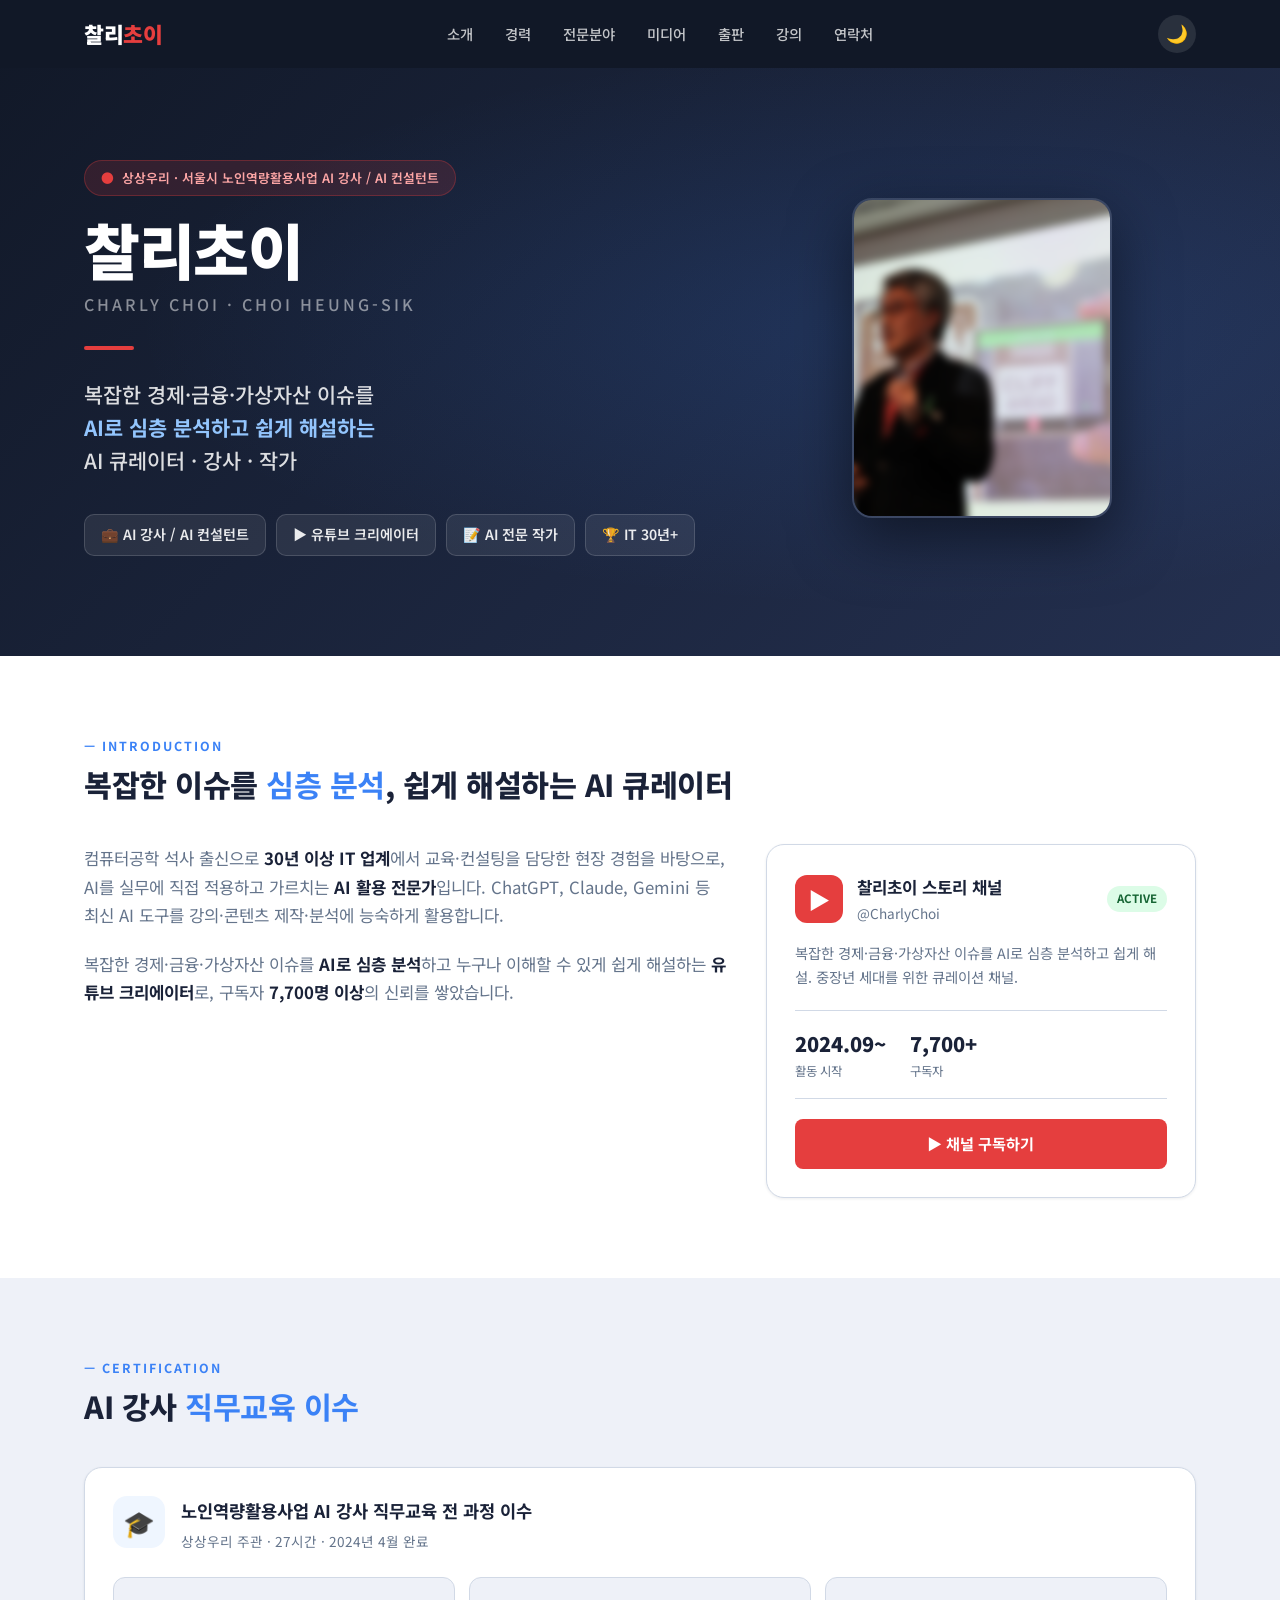
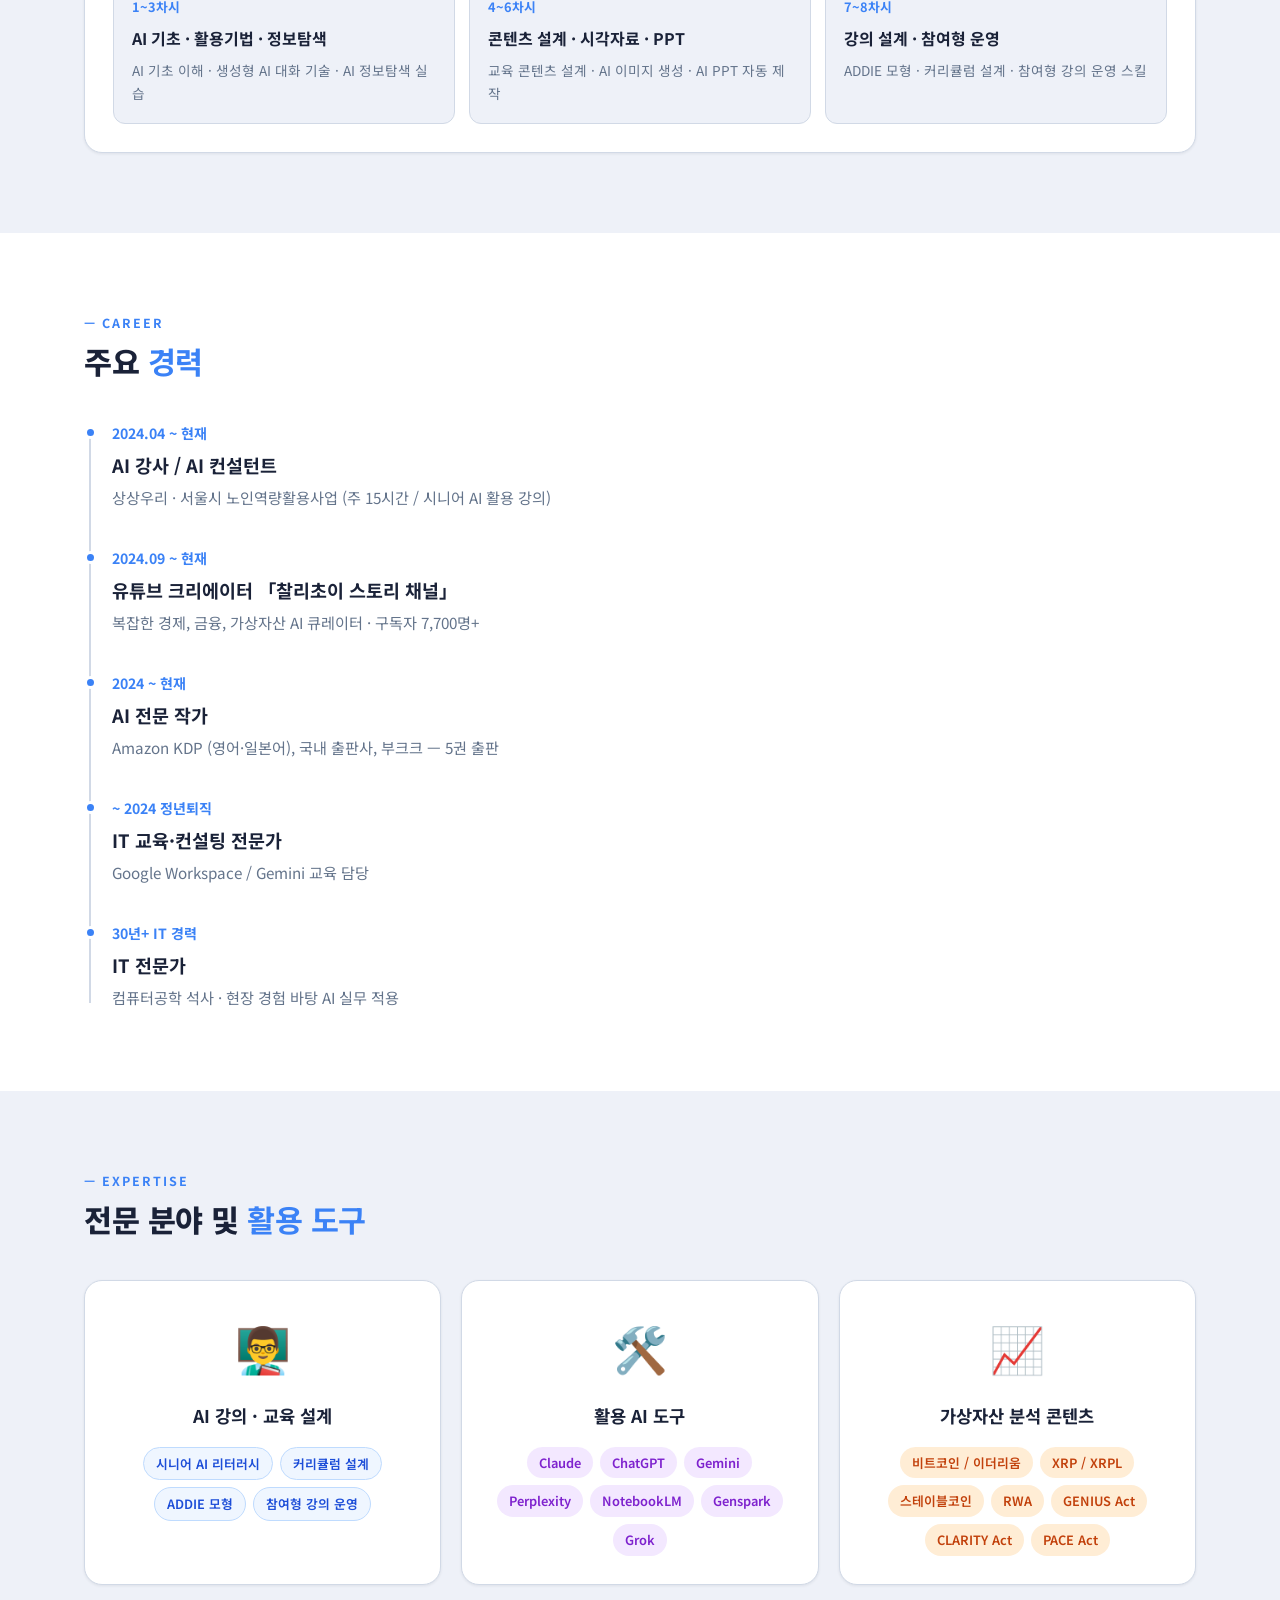
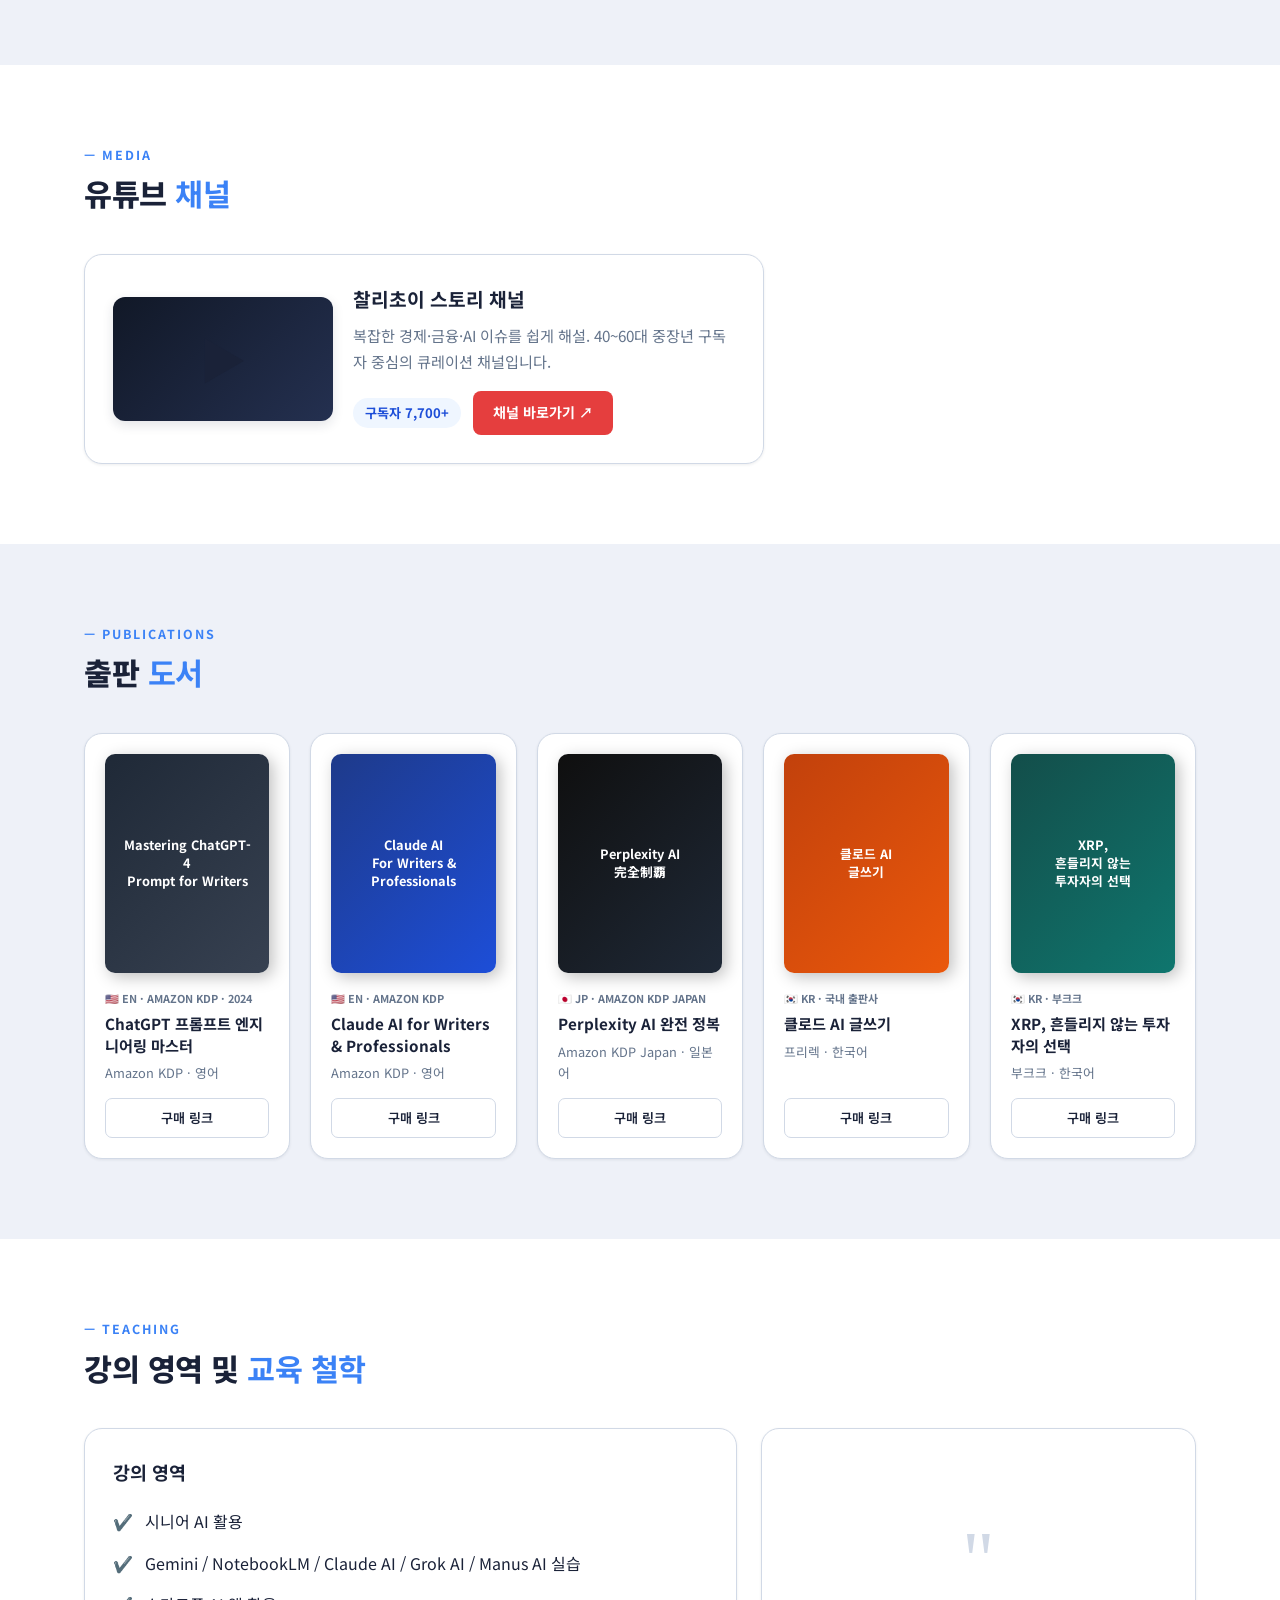
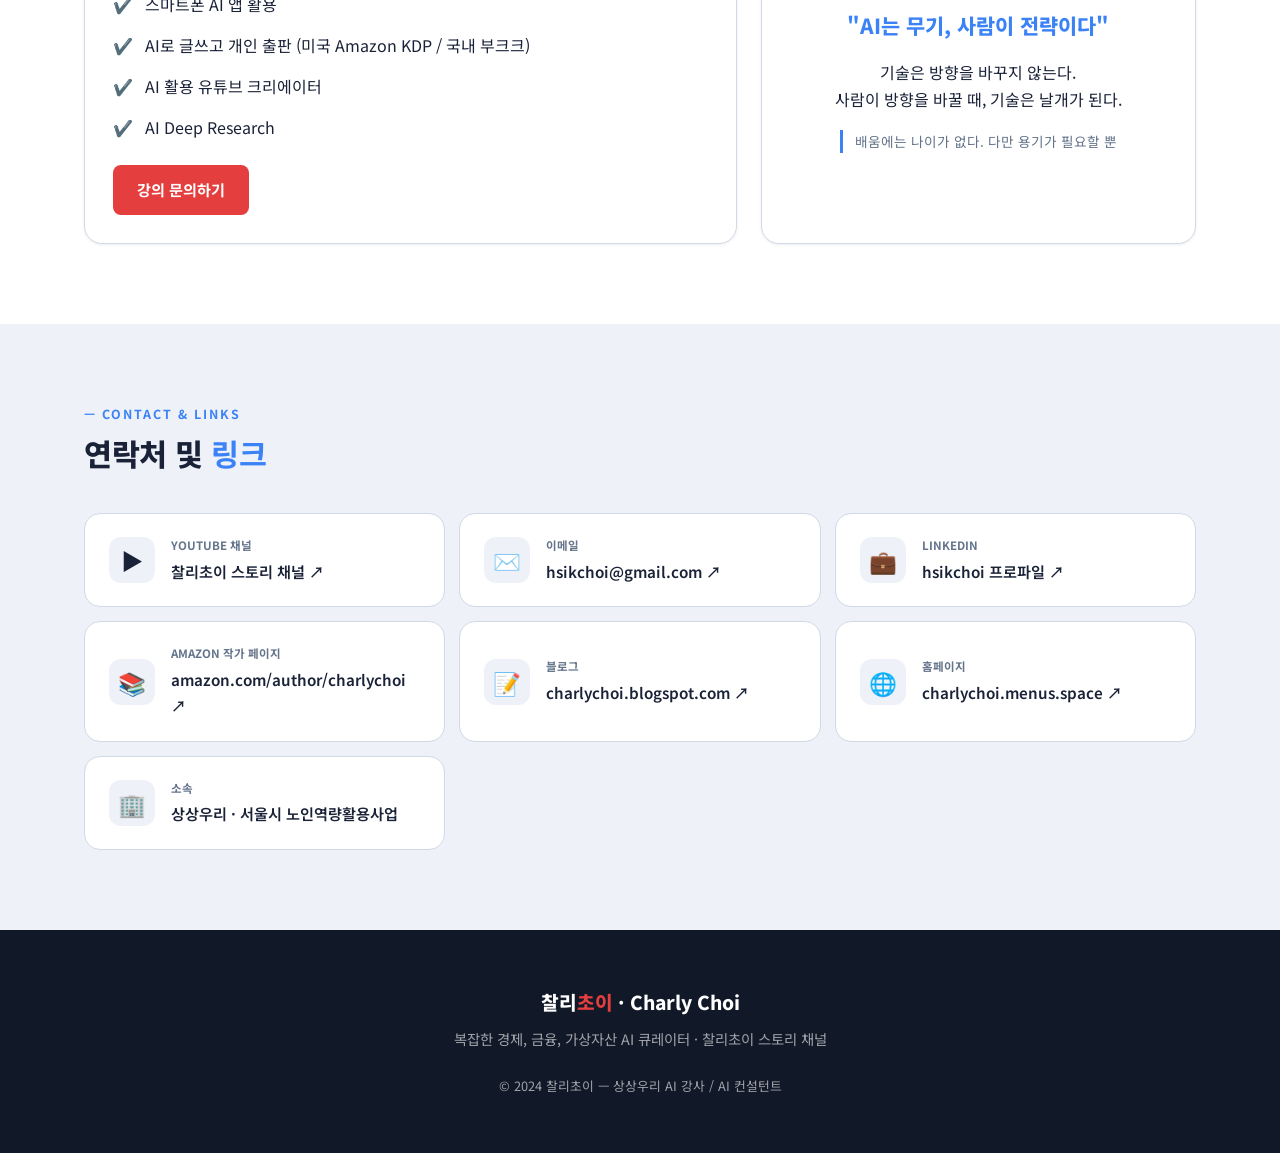
==== index.html @ f856aef1 "Apply blur effect to hero photo" ====
<!DOCTYPE html>
<html lang="ko" data-theme="light">
<head>
    <meta charset="UTF-8">
    <meta name="viewport" content="width=device-width, initial-scale=1.0">
    <title>찰리초이 - AI 큐레이터 · 강사 · 작가</title>
    <meta name="description" content="복잡한 경제·금융·가상자산 이슈를 AI로 심층 분석하고 쉽게 해설하는 AI 큐레이터 찰리초이의 홈페이지입니다.">
    <link rel="preconnect" href="https://fonts.googleapis.com">
    <link rel="preconnect" href="https://fonts.gstatic.com" crossorigin>
    <link href="https://fonts.googleapis.com/css2?family=Noto+Sans+KR:wght@400;500;700;900&display=swap" rel="stylesheet">

<style>
/* ─── CSS 변수 ─── */
:root {
    --navy:       #1a2238;
    --navy-dark:  #111827;
    --navy-mid:   #243050;
    --red:        #e53e3e;
    --red-hover:  #c53030;
    --blue:       #3b82f6;
    --blue-light: #eff6ff;
    --lavender:   #eef1f8;
    --white:      #ffffff;
    --text-main:  #1a2238;
    --text-muted: #64748b;
    --border:     #d1d9e6;
    --shadow-sm:  0 1px 3px rgba(26,34,56,.08);
    --shadow-md:  0 4px 12px rgba(26,34,56,.12);
    --shadow-lg:  0 10px 30px rgba(26,34,56,.15);
}

[data-theme="dark"] {
    --navy:       #0f172a;
    --navy-dark:  #020617;
    --navy-mid:   #1e293b;
    --lavender:   #1e293b;
    --white:      #1e293b;
    --text-main:  #f1f5f9;
    --text-muted: #94a3b8;
    --border:     #334155;
    --blue-light: rgba(59,130,246,.15);
    --shadow-sm:  0 1px 3px rgba(0,0,0,.4);
    --shadow-md:  0 4px 12px rgba(0,0,0,.4);
    --shadow-lg:  0 10px 30px rgba(0,0,0,.5);
}

/* ─── 리셋 & 기본 ─── */
*, *::before, *::after { box-sizing: border-box; margin: 0; padding: 0; }

html { scroll-behavior: smooth; }

body {
    font-family: 'Noto Sans KR', -apple-system, BlinkMacSystemFont, sans-serif;
    background-color: var(--lavender);
    color: var(--text-main);
    line-height: 1.7;
    -webkit-font-smoothing: antialiased;
    transition: background-color .3s, color .3s;
}

a { text-decoration: none; color: inherit; }
ul { list-style: none; }
img { max-width: 100%; display: block; }

.container {
    max-width: 1160px;
    margin: 0 auto;
    padding: 0 24px;
}

/* ─── 유틸 ─── */
.hl { color: var(--blue); font-weight: 700; }
.hl-red { color: var(--red); font-weight: 700; }

/* ─── 헤더 ─── */
.header {
    position: fixed;
    top: 0; left: 0;
    width: 100%;
    z-index: 200;
    background-color: var(--navy-dark);
    transition: box-shadow .3s;
}

.header.scrolled { box-shadow: 0 2px 20px rgba(0,0,0,.5); }

.header-inner {
    display: flex;
    align-items: center;
    justify-content: space-between;
    height: 68px;
}

.logo {
    font-size: 1.35rem;
    font-weight: 900;
    color: #fff;
    letter-spacing: -0.5px;
}
.logo span { color: var(--red); }

.nav { display: none; }

@media (min-width: 768px) {
    .nav { display: flex; gap: 2rem; }
    .nav a {
        font-size: .9rem;
        font-weight: 500;
        color: rgba(255,255,255,.75);
        transition: color .2s;
    }
    .nav a:hover { color: #fff; }
}

.header-right {
    display: flex;
    align-items: center;
    gap: 12px;
}

.theme-btn {
    background: rgba(255,255,255,.1);
    border: none;
    border-radius: 50%;
    width: 38px; height: 38px;
    cursor: pointer;
    display: flex;
    align-items: center;
    justify-content: center;
    font-size: 1.1rem;
    color: #fff;
    transition: background .2s;
}
.theme-btn:hover { background: rgba(255,255,255,.2); }
[data-theme="dark"]  .icon-moon { display: none; }
[data-theme="light"] .icon-sun  { display: none; }

.mobile-btn {
    display: flex;
    flex-direction: column;
    gap: 5px;
    background: none;
    border: none;
    cursor: pointer;
    padding: 4px;
}
.mobile-btn span {
    display: block;
    width: 24px; height: 2px;
    background: #fff;
    border-radius: 2px;
    transition: all .3s;
}
@media (min-width: 768px) { .mobile-btn { display: none; } }

/* 모바일 메뉴 오픈 */
body.nav-open .nav {
    display: flex;
    flex-direction: column;
    align-items: center;
    gap: 1.5rem;
    position: fixed;
    top: 68px; left: 0;
    width: 100%;
    height: calc(100vh - 68px);
    background-color: var(--navy-dark);
    padding: 48px 24px;
    z-index: 199;
    overflow: auto;
}
body.nav-open .nav a { font-size: 1.2rem; color: #fff; }
body.nav-open { overflow: hidden; }

/* ─── 히어로 ─── */
.hero {
    background: linear-gradient(135deg, var(--navy-dark) 0%, var(--navy-mid) 100%);
    padding: 160px 0 100px;
    position: relative;
    overflow: hidden;
}

.hero::after {
    content: '';
    position: absolute;
    inset: 0;
    background: radial-gradient(ellipse at 70% 50%, rgba(59,130,246,.15) 0%, transparent 60%);
    pointer-events: none;
}

.hero-inner {
    display: grid;
    grid-template-columns: 1fr;
    gap: 40px;
    align-items: center;
    position: relative;
    z-index: 1;
}

@media (min-width: 768px) {
    .hero-inner { grid-template-columns: 3fr 2fr; }
}

.hero-badge {
    display: inline-flex;
    align-items: center;
    gap: 8px;
    padding: 6px 16px;
    background: rgba(229,62,62,.15);
    border: 1px solid rgba(229,62,62,.3);
    border-radius: 30px;
    font-size: .8rem;
    font-weight: 600;
    color: #fca5a5;
    margin-bottom: 20px;
}
.hero-badge::before { content: "●"; color: var(--red); }

.hero-name {
    font-size: 3.8rem;
    font-weight: 900;
    color: #fff;
    letter-spacing: -1.5px;
    line-height: 1.1;
    margin-bottom: 8px;
}

.hero-en {
    font-size: 1rem;
    font-weight: 500;
    color: rgba(255,255,255,.5);
    letter-spacing: 3px;
    margin-bottom: 28px;
}

.hero-divider {
    width: 50px; height: 4px;
    background: var(--red);
    border-radius: 2px;
    margin-bottom: 28px;
}

.hero-desc {
    font-size: 1.3rem;
    font-weight: 500;
    color: rgba(255,255,255,.85);
    line-height: 1.6;
    margin-bottom: 36px;
}
.hero-desc .hl { color: #93c5fd; }

.hero-tags {
    display: flex;
    flex-wrap: wrap;
    gap: 10px;
}

.hero-tag {
    display: inline-flex;
    align-items: center;
    gap: 6px;
    padding: 8px 16px;
    background: rgba(255,255,255,.08);
    border: 1px solid rgba(255,255,255,.15);
    border-radius: 10px;
    font-size: .88rem;
    font-weight: 600;
    color: rgba(255,255,255,.9);
}

.hero-photo-wrap {
    display: flex;
    justify-content: center;
}

.hero-photo {
    width: 260px; height: 320px;
    background: linear-gradient(145deg, #243050 0%, #1a2238 100%);
    border-radius: 20px;
    border: 2px solid rgba(255,255,255,.12);
    display: flex;
    align-items: center;
    justify-content: center;
    flex-direction: column;
    gap: 12px;
    color: rgba(255,255,255,.35);
    font-size: .85rem;
    text-align: center;
    box-shadow: 0 20px 60px rgba(0,0,0,.5);
}
.hero-photo .photo-icon { font-size: 3rem; }

@media (max-width: 767px) {
    .hero-name { font-size: 2.5rem; }
    .hero-desc { font-size: 1.1rem; }
    .hero-photo { width: 200px; height: 240px; }
}

/* ─── 공통 섹션 ─── */
.section { padding: 80px 0; background-color: var(--white); }
.section.bg-lav { background-color: var(--lavender); }

@media (max-width: 767px) { .section { padding: 60px 0; } }

.sec-label {
    display: block;
    font-size: .78rem;
    font-weight: 700;
    color: var(--blue);
    letter-spacing: 2px;
    text-transform: uppercase;
    margin-bottom: 8px;
}
.sec-label::before { content: "— "; }

.sec-title {
    font-size: 1.9rem;
    font-weight: 800;
    letter-spacing: -0.5px;
    line-height: 1.3;
    margin-bottom: 40px;
}

@media (max-width: 767px) { .sec-title { font-size: 1.5rem; } }

/* ─── 카드 기본 ─── */
.card {
    background: var(--white);
    border-radius: 18px;
    border: 1px solid var(--border);
    padding: 28px;
    box-shadow: var(--shadow-sm);
    transition: transform .25s, box-shadow .25s;
}
.card:hover { transform: translateY(-3px); box-shadow: var(--shadow-md); }

/* ─── 버튼 ─── */
.btn {
    display: inline-block;
    padding: 12px 24px;
    border-radius: 8px;
    font-weight: 700;
    font-size: .95rem;
    text-align: center;
    cursor: pointer;
    border: none;
    transition: all .2s;
}
.btn-red { background: var(--red); color: #fff; }
.btn-red:hover { background: var(--red-hover); }
.btn-outline {
    padding: 8px 18px;
    font-size: .82rem;
    border: 1.5px solid var(--border);
    background: transparent;
    color: var(--text-main);
    border-radius: 7px;
    font-weight: 600;
}
.btn-outline:hover { border-color: var(--text-main); }

/* ─── 소개 섹션 ─── */
.intro-grid {
    display: grid;
    grid-template-columns: 1fr;
    gap: 36px;
}
@media (min-width: 900px) {
    .intro-grid { grid-template-columns: 3fr 2fr; }
}

.intro-text p {
    font-size: 1.05rem;
    color: var(--text-muted);
    margin-bottom: 20px;
}
.intro-text strong { color: var(--text-main); }

.channel-card { display: flex; flex-direction: column; gap: 0; }

.channel-top {
    display: flex;
    align-items: center;
    gap: 14px;
    margin-bottom: 16px;
}
.ch-icon {
    width: 48px; height: 48px;
    background: var(--red);
    border-radius: 12px;
    display: flex; align-items: center; justify-content: center;
    font-size: 1.4rem;
    color: #fff;
    flex-shrink: 0;
}
.ch-name { font-size: 1.05rem; font-weight: 700; }
.ch-handle { font-size: .85rem; color: var(--text-muted); }
.active-badge {
    margin-left: auto;
    padding: 3px 10px;
    background: #dcfce7;
    color: #166534;
    font-size: .72rem;
    font-weight: 700;
    border-radius: 20px;
}
[data-theme="dark"] .active-badge { background: rgba(22,101,52,.3); color: #4ade80; }

.ch-desc { font-size: .9rem; color: var(--text-muted); margin-bottom: 20px; }

.ch-stats {
    display: flex;
    gap: 24px;
    padding: 16px 0;
    border-top: 1px solid var(--border);
    border-bottom: 1px solid var(--border);
    margin-bottom: 20px;
}
.stat-v { display: block; font-size: 1.25rem; font-weight: 900; }
.stat-l { display: block; font-size: .78rem; color: var(--text-muted); }

/* ─── 자격 섹션 ─── */
.cert-card { }

.cert-top {
    display: flex;
    align-items: flex-start;
    gap: 16px;
    margin-bottom: 24px;
}
.cert-ico {
    width: 52px; height: 52px;
    background: var(--blue-light);
    border-radius: 14px;
    display: flex; align-items: center; justify-content: center;
    font-size: 1.6rem;
    flex-shrink: 0;
}
.cert-name { font-size: 1.1rem; font-weight: 700; margin-bottom: 4px; }
.cert-org-txt { font-size: .85rem; color: var(--text-muted); }

.cert-3col {
    display: grid;
    grid-template-columns: 1fr;
    gap: 14px;
}
@media (min-width: 640px) { .cert-3col { grid-template-columns: repeat(3, 1fr); } }

.cert-item {
    background: var(--lavender);
    border: 1px solid var(--border);
    border-radius: 12px;
    padding: 18px;
}
[data-theme="dark"] .cert-item { background: rgba(255,255,255,.04); }

.cert-time { display: block; font-size: .8rem; font-weight: 700; color: var(--blue); margin-bottom: 8px; }
.cert-item h4 { font-size: 1rem; margin-bottom: 6px; }
.cert-item p { font-size: .85rem; color: var(--text-muted); }

/* ─── 경력 타임라인 ─── */
.timeline { position: relative; padding-left: 28px; }
.timeline::before {
    content: '';
    position: absolute;
    left: 5px; top: 8px; bottom: 8px;
    width: 2px;
    background: var(--border);
}
.tl-item { position: relative; margin-bottom: 36px; }
.tl-item:last-child { margin-bottom: 0; }
.tl-dot {
    position: absolute;
    left: -28px; top: 4px;
    width: 13px; height: 13px;
    background: var(--blue);
    border-radius: 50%;
    border: 3px solid var(--white);
}
[data-theme="dark"] .tl-dot { border-color: var(--lavender); }
.tl-date { font-size: .88rem; font-weight: 700; color: var(--blue); margin-bottom: 4px; }
.tl-title { font-size: 1.15rem; font-weight: 700; margin-bottom: 4px; }
.tl-desc { font-size: .95rem; color: var(--text-muted); }

/* ─── 전문분야 ─── */
.exp-grid {
    display: grid;
    grid-template-columns: 1fr;
    gap: 20px;
}
@media (min-width: 640px) { .exp-grid { grid-template-columns: repeat(3, 1fr); } }

.exp-card {
    display: flex;
    flex-direction: column;
    align-items: center;
    text-align: center;
}
.exp-icon { font-size: 2.8rem; margin-bottom: 16px; }
.exp-card h3 { font-size: 1.1rem; font-weight: 700; margin-bottom: 16px; }

.pills { display: flex; flex-wrap: wrap; justify-content: center; gap: 7px; }
.pill {
    padding: 5px 12px;
    border-radius: 20px;
    font-size: .8rem;
    font-weight: 600;
}
.pill-blue { background: var(--blue-light); color: #1d4ed8; border: 1px solid #bfdbfe; }
[data-theme="dark"] .pill-blue { background: rgba(59,130,246,.15); color: #93c5fd; border-color: rgba(59,130,246,.3); }
.pill-purple { background: #f3e8ff; color: #7e22ce; }
[data-theme="dark"] .pill-purple { background: rgba(126,34,206,.2); color: #d8b4fe; }
.pill-orange { background: #ffedd5; color: #c2410c; }
[data-theme="dark"] .pill-orange { background: rgba(194,65,12,.2); color: #fdba74; }

/* ─── 출판 도서 ─── */
.books-grid {
    display: grid;
    grid-template-columns: repeat(2, 1fr);
    gap: 20px;
}
@media (min-width: 640px)  { .books-grid { grid-template-columns: repeat(3, 1fr); } }
@media (min-width: 1024px) { .books-grid { grid-template-columns: repeat(5, 1fr); } }

.book-card {
    display: flex;
    flex-direction: column;
    padding: 20px;
}
.book-cover {
    width: 100%;
    aspect-ratio: 3/4;
    border-radius: 10px;
    margin-bottom: 16px;
    display: flex;
    align-items: center;
    justify-content: center;
    text-align: center;
    padding: 16px;
    font-size: .8rem;
    font-weight: 700;
    color: #fff;
    line-height: 1.4;
    box-shadow: 4px 4px 16px rgba(0,0,0,.25);
}
.cov-1 { background: linear-gradient(135deg, #1f2937 0%, #374151 100%); }
.cov-2 { background: linear-gradient(135deg, #1e3a8a 0%, #1d4ed8 100%); }
.cov-3 { background: linear-gradient(135deg, #0f0f0f 0%, #1f2937 100%); }
.cov-4 { background: linear-gradient(135deg, #c2410c 0%, #ea580c 100%); }
.cov-5 { background: linear-gradient(135deg, #134e4a 0%, #0f766e 100%); }

.book-badge {
    font-size: .68rem;
    font-weight: 700;
    color: var(--text-muted);
    margin-bottom: 6px;
    display: block;
}
.book-title { font-size: .95rem; font-weight: 700; line-height: 1.4; margin-bottom: 6px; }
.book-pub { font-size: .8rem; color: var(--text-muted); margin-bottom: 14px; flex-grow: 1; }
.book-card .btn { width: 100%; }

/* ─── 강의 섹션 ─── */
.teach-grid {
    display: grid;
    grid-template-columns: 1fr;
    gap: 24px;
}
@media (min-width: 900px) { .teach-grid { grid-template-columns: 3fr 2fr; } }

.check-list li {
    display: flex;
    align-items: flex-start;
    gap: 12px;
    margin-bottom: 14px;
    font-size: 1rem;
}
.check-list .chk { color: #10b981; flex-shrink: 0; }

.quote-card {
    display: flex;
    flex-direction: column;
    align-items: center;
    justify-content: center;
    text-align: center;
    padding: 40px 28px;
}
.quote-mark {
    font-family: serif;
    font-size: 5rem;
    line-height: 1;
    color: var(--border);
    margin-bottom: 8px;
}
.quote-text {
    font-size: 1.3rem;
    font-weight: 800;
    color: var(--blue);
    margin-bottom: 16px;
}
.quote-sub { font-size: 1rem; color: var(--text-main); margin-bottom: 16px; }
.quote-caption {
    font-size: .85rem;
    color: var(--text-muted);
    border-left: 3px solid var(--blue);
    padding-left: 12px;
    text-align: left;
}

/* ─── 미디어 섹션 ─── */
.media-card {
    max-width: 680px;
    display: flex;
    flex-direction: column;
    gap: 20px;
}
@media (min-width: 640px) { .media-card { flex-direction: row; align-items: center; } }

.media-thumb {
    width: 100%;
    max-width: 220px;
    aspect-ratio: 16/9;
    background: linear-gradient(135deg, var(--navy-dark) 0%, var(--navy-mid) 100%);
    border-radius: 12px;
    display: flex;
    align-items: center;
    justify-content: center;
    font-size: 3rem;
    flex-shrink: 0;
    box-shadow: var(--shadow-md);
}

/* ─── 연락처 ─── */
.links-grid {
    display: grid;
    grid-template-columns: 1fr;
    gap: 14px;
}
@media (min-width: 640px)  { .links-grid { grid-template-columns: repeat(2, 1fr); } }
@media (min-width: 1024px) { .links-grid { grid-template-columns: repeat(3, 1fr); } }

.link-card {
    display: flex;
    align-items: center;
    gap: 16px;
    padding: 22px 24px;
    border-radius: 16px;
    border: 1px solid var(--border);
    background: var(--white);
    transition: all .2s;
}
.link-card.clickable:hover {
    border-color: var(--blue);
    transform: translateY(-2px);
    box-shadow: var(--shadow-md);
}
.link-card.clickable:hover .link-title { color: var(--blue); }

.link-ico {
    width: 46px; height: 46px;
    background: var(--lavender);
    border-radius: 12px;
    display: flex; align-items: center; justify-content: center;
    font-size: 1.4rem;
    flex-shrink: 0;
}
.link-label { display: block; font-size: .72rem; font-weight: 700; color: var(--text-muted); margin-bottom: 3px; }
.link-title { font-size: .95rem; font-weight: 600; }

/* ─── 푸터 ─── */
.footer {
    background-color: var(--navy-dark);
    color: rgba(255,255,255,.6);
    text-align: center;
    padding: 56px 24px;
}
.footer-name { font-size: 1.2rem; font-weight: 800; color: #fff; margin-bottom: 8px; }
.footer-name span { color: var(--red); }
.footer-desc { font-size: .9rem; margin-bottom: 24px; }
.footer-copy { font-size: .8rem; }

/* ─── 스크롤 부드럽게 ─── */
@media (prefers-reduced-motion: no-preference) {
    html { scroll-behavior: smooth; }
}
</style>
</head>
<body>

<!-- ════════ 헤더 ════════ -->
<header class="header" id="site-header">
    <div class="container header-inner">
        <a href="#" class="logo">찰리<span>초이</span></a>
        <nav class="nav" id="main-nav">
            <a href="#intro">소개</a>
            <a href="#career">경력</a>
            <a href="#expertise">전문분야</a>
            <a href="#media">미디어</a>
            <a href="#publications">출판</a>
            <a href="#teaching">강의</a>
            <a href="#contact">연락처</a>
        </nav>
        <div class="header-right">
            <button class="theme-btn" id="theme-toggle" aria-label="다크모드 전환">
                <span class="icon-sun">☀️</span>
                <span class="icon-moon">🌙</span>
            </button>
            <button class="mobile-btn" id="mobile-menu-btn" aria-label="메뉴">
                <span></span><span></span><span></span>
            </button>
        </div>
    </div>
</header>

<!-- ════════ 히어로 ════════ -->
<section class="hero">
    <div class="container">
        <div class="hero-inner">
            <div class="hero-text">
                <div class="hero-badge">상상우리 · 서울시 노인역량활용사업 AI 강사 / AI 컨설턴트</div>
                <h1 class="hero-name">찰리초이</h1>
                <p class="hero-en">CHARLY CHOI · CHOI HEUNG-SIK</p>
                <div class="hero-divider"></div>
                <p class="hero-desc">
                    복잡한 경제·금융·가상자산 이슈를<br>
                    <span class="hl" style="color:#93c5fd;">AI로 심층 분석하고 쉽게 해설하는</span><br>
                    AI 큐레이터 · 강사 · 작가
                </p>
                <div class="hero-tags">
                    <span class="hero-tag">💼 AI 강사 / AI 컨설턴트</span>
                    <span class="hero-tag">▶️ 유튜브 크리에이터</span>
                    <span class="hero-tag">📝 AI 전문 작가</span>
                    <span class="hero-tag">🏆 IT 30년+</span>
                </div>
            </div>
            <div class="hero-photo-wrap">
                <div class="hero-photo" style="position: relative; overflow: hidden; background: none;">
                    <div style="position: absolute; top: -10px; left: -10px; right: -10px; bottom: -10px; background: url('photo.jpg') center/cover no-repeat; filter: blur(4px); z-index: 0;"></div>
                </div>
            </div>
        </div>
    </div>
</section>

<!-- ════════ 소개 ════════ -->
<section class="section" id="intro">
    <div class="container">
        <span class="sec-label">INTRODUCTION</span>
        <h2 class="sec-title">복잡한 이슈를 <span class="hl">심층 분석</span>, 쉽게 해설하는 AI 큐레이터</h2>
        <div class="intro-grid">
            <div class="intro-text">
                <p>컴퓨터공학 석사 출신으로 <strong>30년 이상 IT 업계</strong>에서 교육·컨설팅을 담당한 현장 경험을 바탕으로, AI를 실무에 직접 적용하고 가르치는 <strong>AI 활용 전문가</strong>입니다. ChatGPT, Claude, Gemini 등 최신 AI 도구를 강의·콘텐츠 제작·분석에 능숙하게 활용합니다.</p>
                <p>복잡한 경제·금융·가상자산 이슈를 <strong>AI로 심층 분석</strong>하고 누구나 이해할 수 있게 쉽게 해설하는 <strong>유튜브 크리에이터</strong>로, 구독자 <strong>7,700명 이상</strong>의 신뢰를 쌓았습니다.</p>
            </div>
            <div class="card channel-card">
                <div class="channel-top">
                    <div class="ch-icon">▶️</div>
                    <div>
                        <div class="ch-name">찰리초이 스토리 채널</div>
                        <div class="ch-handle">@CharlyChoi</div>
                    </div>
                    <span class="active-badge">ACTIVE</span>
                </div>
                <p class="ch-desc">복잡한 경제·금융·가상자산 이슈를 AI로 심층 분석하고 쉽게 해설. 중장년 세대를 위한 큐레이션 채널.</p>
                <div class="ch-stats">
                    <div>
                        <span class="stat-v">2024.09~</span>
                        <span class="stat-l">활동 시작</span>
                    </div>
                    <div>
                        <span class="stat-v">7,700+</span>
                        <span class="stat-l">구독자</span>
                    </div>
                </div>
                <a href="https://youtube.com/@CharlyChoi" target="_blank" class="btn btn-red">▶️ 채널 구독하기</a>
            </div>
        </div>
    </div>
</section>

<!-- ════════ AI 강사 직무교육 ════════ -->
<section class="section bg-lav" id="certification">
    <div class="container">
        <span class="sec-label">CERTIFICATION</span>
        <h2 class="sec-title">AI 강사 <span class="hl">직무교육 이수</span></h2>
        <div class="card cert-card">
            <div class="cert-top">
                <div class="cert-ico">🎓</div>
                <div>
                    <div class="cert-name">노인역량활용사업 AI 강사 직무교육 전 과정 이수</div>
                    <div class="cert-org-txt">상상우리 주관 · 27시간 · 2024년 4월 완료</div>
                </div>
            </div>
            <div class="cert-3col">
                <div class="cert-item">
                    <span class="cert-time">1~3차시</span>
                    <h4>AI 기초 · 활용기법 · 정보탐색</h4>
                    <p>AI 기초 이해 · 생성형 AI 대화 기술 · AI 정보탐색 실습</p>
                </div>
                <div class="cert-item">
                    <span class="cert-time">4~6차시</span>
                    <h4>콘텐츠 설계 · 시각자료 · PPT</h4>
                    <p>교육 콘텐츠 설계 · AI 이미지 생성 · AI PPT 자동 제작</p>
                </div>
                <div class="cert-item">
                    <span class="cert-time">7~8차시</span>
                    <h4>강의 설계 · 참여형 운영</h4>
                    <p>ADDIE 모형 · 커리큘럼 설계 · 참여형 강의 운영 스킬</p>
                </div>
            </div>
        </div>
    </div>
</section>

<!-- ════════ 경력 ════════ -->
<section class="section" id="career">
    <div class="container">
        <span class="sec-label">CAREER</span>
        <h2 class="sec-title">주요 <span class="hl">경력</span></h2>
        <div class="timeline">
            <div class="tl-item">
                <div class="tl-dot"></div>
                <div class="tl-date">2024.04 ~ 현재</div>
                <h3 class="tl-title">AI 강사 / AI 컨설턴트</h3>
                <p class="tl-desc">상상우리 · 서울시 노인역량활용사업 (주 15시간 / 시니어 AI 활용 강의)</p>
            </div>
            <div class="tl-item">
                <div class="tl-dot"></div>
                <div class="tl-date">2024.09 ~ 현재</div>
                <h3 class="tl-title">유튜브 크리에이터 「찰리초이 스토리 채널」</h3>
                <p class="tl-desc">복잡한 경제, 금융, 가상자산 AI 큐레이터 · 구독자 7,700명+</p>
            </div>
            <div class="tl-item">
                <div class="tl-dot"></div>
                <div class="tl-date">2024 ~ 현재</div>
                <h3 class="tl-title">AI 전문 작가</h3>
                <p class="tl-desc">Amazon KDP (영어·일본어), 국내 출판사, 부크크 — 5권 출판</p>
            </div>
            <div class="tl-item">
                <div class="tl-dot"></div>
                <div class="tl-date">~ 2024 정년퇴직</div>
                <h3 class="tl-title">IT 교육·컨설팅 전문가</h3>
                <p class="tl-desc">Google Workspace / Gemini 교육 담당</p>
            </div>
            <div class="tl-item">
                <div class="tl-dot"></div>
                <div class="tl-date">30년+ IT 경력</div>
                <h3 class="tl-title">IT 전문가</h3>
                <p class="tl-desc">컴퓨터공학 석사 · 현장 경험 바탕 AI 실무 적용</p>
            </div>
        </div>
    </div>
</section>

<!-- ════════ 전문분야 ════════ -->
<section class="section bg-lav" id="expertise">
    <div class="container">
        <span class="sec-label">EXPERTISE</span>
        <h2 class="sec-title">전문 분야 및 <span class="hl">활용 도구</span></h2>
        <div class="exp-grid">
            <div class="card exp-card">
                <div class="exp-icon">👨‍🏫</div>
                <h3>AI 강의 · 교육 설계</h3>
                <div class="pills">
                    <span class="pill pill-blue">시니어 AI 리터러시</span>
                    <span class="pill pill-blue">커리큘럼 설계</span>
                    <span class="pill pill-blue">ADDIE 모형</span>
                    <span class="pill pill-blue">참여형 강의 운영</span>
                </div>
            </div>
            <div class="card exp-card">
                <div class="exp-icon">🛠️</div>
                <h3>활용 AI 도구</h3>
                <div class="pills">
                    <span class="pill pill-purple">Claude</span>
                    <span class="pill pill-purple">ChatGPT</span>
                    <span class="pill pill-purple">Gemini</span>
                    <span class="pill pill-purple">Perplexity</span>
                    <span class="pill pill-purple">NotebookLM</span>
                    <span class="pill pill-purple">Genspark</span>
                    <span class="pill pill-purple">Grok</span>
                </div>
            </div>
            <div class="card exp-card">
                <div class="exp-icon">📈</div>
                <h3>가상자산 분석 콘텐츠</h3>
                <div class="pills">
                    <span class="pill pill-orange">비트코인 / 이더리움</span>
                    <span class="pill pill-orange">XRP / XRPL</span>
                    <span class="pill pill-orange">스테이블코인</span>
                    <span class="pill pill-orange">RWA</span>
                    <span class="pill pill-orange">GENIUS Act</span>
                    <span class="pill pill-orange">CLARITY Act</span>
                    <span class="pill pill-orange">PACE Act</span>
                </div>
            </div>
        </div>
    </div>
</section>

<!-- ════════ 미디어 ════════ -->
<section class="section" id="media">
    <div class="container">
        <span class="sec-label">MEDIA</span>
        <h2 class="sec-title">유튜브 <span class="hl">채널</span></h2>
        <div class="card media-card">
            <div class="media-thumb">▶️</div>
            <div>
                <div class="ch-name" style="font-size:1.2rem; margin-bottom:8px;">찰리초이 스토리 채널</div>
                <p style="font-size:.95rem; color:var(--text-muted); margin-bottom:16px;">복잡한 경제·금융·AI 이슈를 쉽게 해설. 40~60대 중장년 구독자 중심의 큐레이션 채널입니다.</p>
                <div style="display:flex; align-items:center; gap:12px; flex-wrap:wrap;">
                    <span style="background:var(--blue-light); color:#1d4ed8; font-size:.82rem; font-weight:700; padding:4px 12px; border-radius:20px;">구독자 7,700+</span>
                    <a href="https://youtube.com/@CharlyChoi" target="_blank" class="btn btn-red" style="padding:10px 20px; font-size:.88rem;">채널 바로가기 ↗</a>
                </div>
            </div>
        </div>
    </div>
</section>

<!-- ════════ 출판 ════════ -->
<section class="section bg-lav" id="publications">
    <div class="container">
        <span class="sec-label">PUBLICATIONS</span>
        <h2 class="sec-title">출판 <span class="hl">도서</span></h2>
        <div class="books-grid">
            <div class="card book-card">
                <div class="book-cover cov-1">Mastering ChatGPT-4<br>Prompt for Writers</div>
                <span class="book-badge">🇺🇸 EN · AMAZON KDP · 2024</span>
                <h4 class="book-title">ChatGPT 프롬프트 엔지니어링 마스터</h4>
                <p class="book-pub">Amazon KDP · 영어</p>
                <a href="#" class="btn btn-outline">구매 링크</a>
            </div>
            <div class="card book-card">
                <div class="book-cover cov-2">Claude AI<br>For Writers &amp; Professionals</div>
                <span class="book-badge">🇺🇸 EN · AMAZON KDP</span>
                <h4 class="book-title">Claude AI for Writers &amp; Professionals</h4>
                <p class="book-pub">Amazon KDP · 영어</p>
                <a href="#" class="btn btn-outline">구매 링크</a>
            </div>
            <div class="card book-card">
                <div class="book-cover cov-3">Perplexity AI<br>完全制覇</div>
                <span class="book-badge">🇯🇵 JP · AMAZON KDP JAPAN</span>
                <h4 class="book-title">Perplexity AI 완전 정복</h4>
                <p class="book-pub">Amazon KDP Japan · 일본어</p>
                <a href="#" class="btn btn-outline">구매 링크</a>
            </div>
            <div class="card book-card">
                <div class="book-cover cov-4">클로드 AI<br>글쓰기</div>
                <span class="book-badge">🇰🇷 KR · 국내 출판사</span>
                <h4 class="book-title">클로드 AI 글쓰기</h4>
                <p class="book-pub">프리렉 · 한국어</p>
                <a href="#" class="btn btn-outline">구매 링크</a>
            </div>
            <div class="card book-card">
                <div class="book-cover cov-5">XRP,<br>흔들리지 않는<br>투자자의 선택</div>
                <span class="book-badge">🇰🇷 KR · 부크크</span>
                <h4 class="book-title">XRP, 흔들리지 않는 투자자의 선택</h4>
                <p class="book-pub">부크크 · 한국어</p>
                <a href="#" class="btn btn-outline">구매 링크</a>
            </div>
        </div>
    </div>
</section>

<!-- ════════ 강의 ════════ -->
<section class="section" id="teaching">
    <div class="container">
        <span class="sec-label">TEACHING</span>
        <h2 class="sec-title">강의 영역 및 <span class="hl">교육 철학</span></h2>
        <div class="teach-grid">
            <div class="card">
                <h3 style="font-size:1.15rem; font-weight:700; margin-bottom:20px;">강의 영역</h3>
                <ul class="check-list">
                    <li><span class="chk">✔️</span> 시니어 AI 활용</li>
                    <li><span class="chk">✔️</span> Gemini / NotebookLM / Claude AI / Grok AI / Manus AI 실습</li>
                    <li><span class="chk">✔️</span> 스마트폰 AI 앱 활용</li>
                    <li><span class="chk">✔️</span> AI로 글쓰고 개인 출판 (미국 Amazon KDP / 국내 부크크)</li>
                    <li><span class="chk">✔️</span> AI 활용 유튜브 크리에이터</li>
                    <li><span class="chk">✔️</span> AI Deep Research</li>
                </ul>
                <div style="margin-top:24px;">
                    <a href="#contact" class="btn btn-red">강의 문의하기</a>
                </div>
            </div>
            <div class="card quote-card">
                <div class="quote-mark">"</div>
                <p class="quote-text">"AI는 무기, 사람이 전략이다"</p>
                <p class="quote-sub">기술은 방향을 바꾸지 않는다.<br>사람이 방향을 바꿀 때, 기술은 날개가 된다.</p>
                <p class="quote-caption">배움에는 나이가 없다. 다만 용기가 필요할 뿐</p>
            </div>
        </div>
    </div>
</section>

<!-- ════════ 연락처 ════════ -->
<section class="section bg-lav" id="contact">
    <div class="container">
        <span class="sec-label">CONTACT &amp; LINKS</span>
        <h2 class="sec-title">연락처 및 <span class="hl">링크</span></h2>
        <div class="links-grid">
            <a href="https://youtube.com/@CharlyChoi" target="_blank" class="link-card clickable">
                <div class="link-ico">▶️</div>
                <div>
                    <span class="link-label">YOUTUBE 채널</span>
                    <div class="link-title">찰리초이 스토리 채널 ↗</div>
                </div>
            </a>
            <a href="mailto:hsikchoi@gmail.com" class="link-card clickable">
                <div class="link-ico">✉️</div>
                <div>
                    <span class="link-label">이메일</span>
                    <div class="link-title">hsikchoi@gmail.com ↗</div>
                </div>
            </a>
            <a href="https://linkedin.com/in/hsikchoi" target="_blank" class="link-card clickable">
                <div class="link-ico">💼</div>
                <div>
                    <span class="link-label">LINKEDIN</span>
                    <div class="link-title">hsikchoi 프로파일 ↗</div>
                </div>
            </a>
            <a href="https://amazon.com/author/charlychoi" target="_blank" class="link-card clickable">
                <div class="link-ico">📚</div>
                <div>
                    <span class="link-label">AMAZON 작가 페이지</span>
                    <div class="link-title">amazon.com/author/charlychoi ↗</div>
                </div>
            </a>
            <a href="http://charlychoi.blogspot.com" target="_blank" class="link-card clickable">
                <div class="link-ico">📝</div>
                <div>
                    <span class="link-label">블로그</span>
                    <div class="link-title">charlychoi.blogspot.com ↗</div>
                </div>
            </a>
            <a href="http://charlychoi.menus.space" target="_blank" class="link-card clickable">
                <div class="link-ico">🌐</div>
                <div>
                    <span class="link-label">홈페이지</span>
                    <div class="link-title">charlychoi.menus.space ↗</div>
                </div>
            </a>
            <div class="link-card">
                <div class="link-ico">🏢</div>
                <div>
                    <span class="link-label">소속</span>
                    <div class="link-title">상상우리 · 서울시 노인역량활용사업</div>
                </div>
            </div>
        </div>
    </div>
</section>

<!-- ════════ 푸터 ════════ -->
<footer class="footer">
    <div class="footer-name">찰리<span>초이</span> · Charly Choi</div>
    <p class="footer-desc">복잡한 경제, 금융, 가상자산 AI 큐레이터 · 찰리초이 스토리 채널</p>
    <p class="footer-copy">© 2024 찰리초이 — 상상우리 AI 강사 / AI 컨설턴트</p>
</footer>

<script>
(function () {
    /* 다크모드 */
    const root   = document.documentElement;
    const btn    = document.getElementById('theme-toggle');
    const saved  = localStorage.getItem('charlychoi-theme');
    const prefer = window.matchMedia('(prefers-color-scheme: dark)').matches;

    root.setAttribute('data-theme', saved || (prefer ? 'dark' : 'light'));

    btn.addEventListener('click', () => {
        const next = root.getAttribute('data-theme') === 'dark' ? 'light' : 'dark';
        root.setAttribute('data-theme', next);
        localStorage.setItem('charlychoi-theme', next);
    });

    /* 헤더 그림자 */
    const header = document.getElementById('site-header');
    window.addEventListener('scroll', () => {
        header.classList.toggle('scrolled', window.scrollY > 10);
    }, { passive: true });

    /* 모바일 메뉴 */
    const menuBtn = document.getElementById('mobile-menu-btn');
    menuBtn.addEventListener('click', () => {
        document.body.classList.toggle('nav-open');
    });

    /* 모바일 메뉴 링크 클릭 시 닫기 */
    document.querySelectorAll('#main-nav a').forEach(a => {
        a.addEventListener('click', () => document.body.classList.remove('nav-open'));
    });

    /* 부드러운 스크롤 */
    document.querySelectorAll('a[href^="#"]').forEach(anchor => {
        anchor.addEventListener('click', e => {
            const id = anchor.getAttribute('href');
            if (id === '#') return;
            const el = document.querySelector(id);
            if (!el) return;
            e.preventDefault();
            const offset = el.getBoundingClientRect().top + window.scrollY - header.offsetHeight;
            window.scrollTo({ top: offset, behavior: 'smooth' });
        });
    });
})();
</script>
</body>
</html>
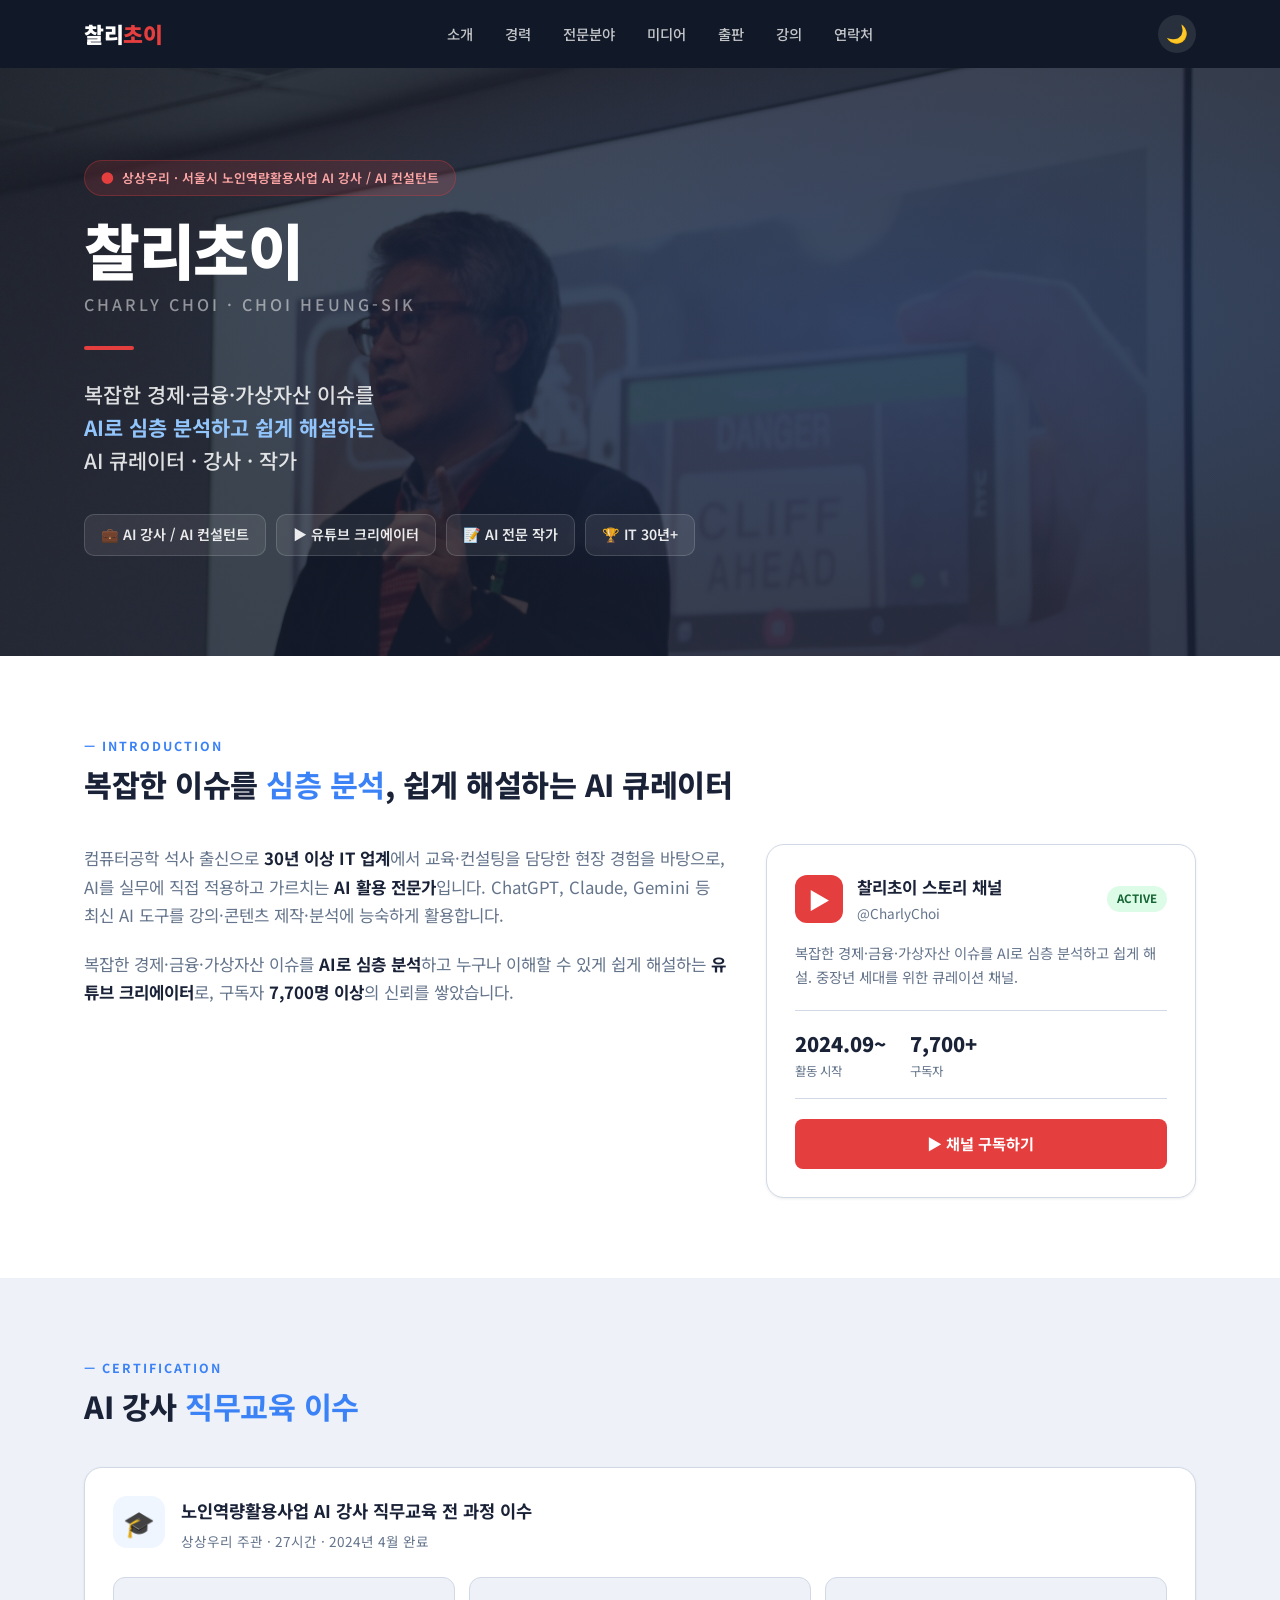
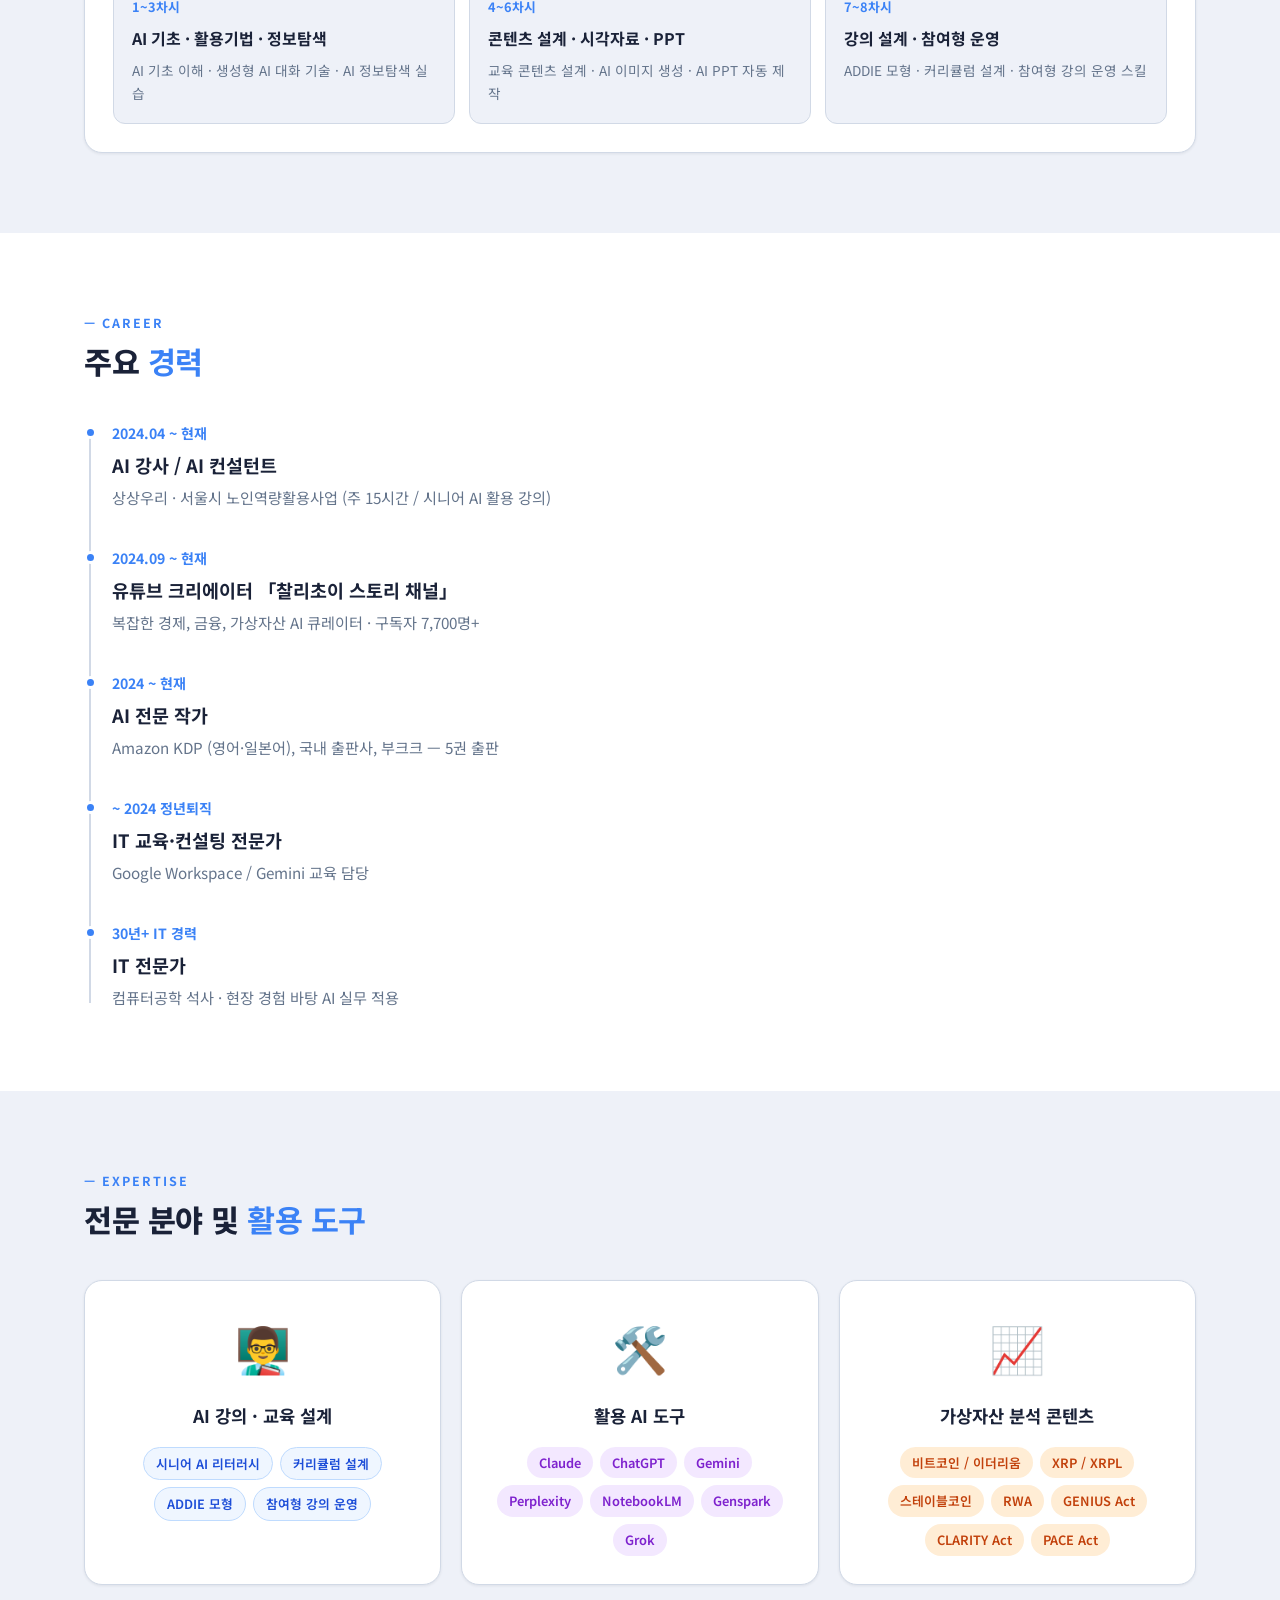
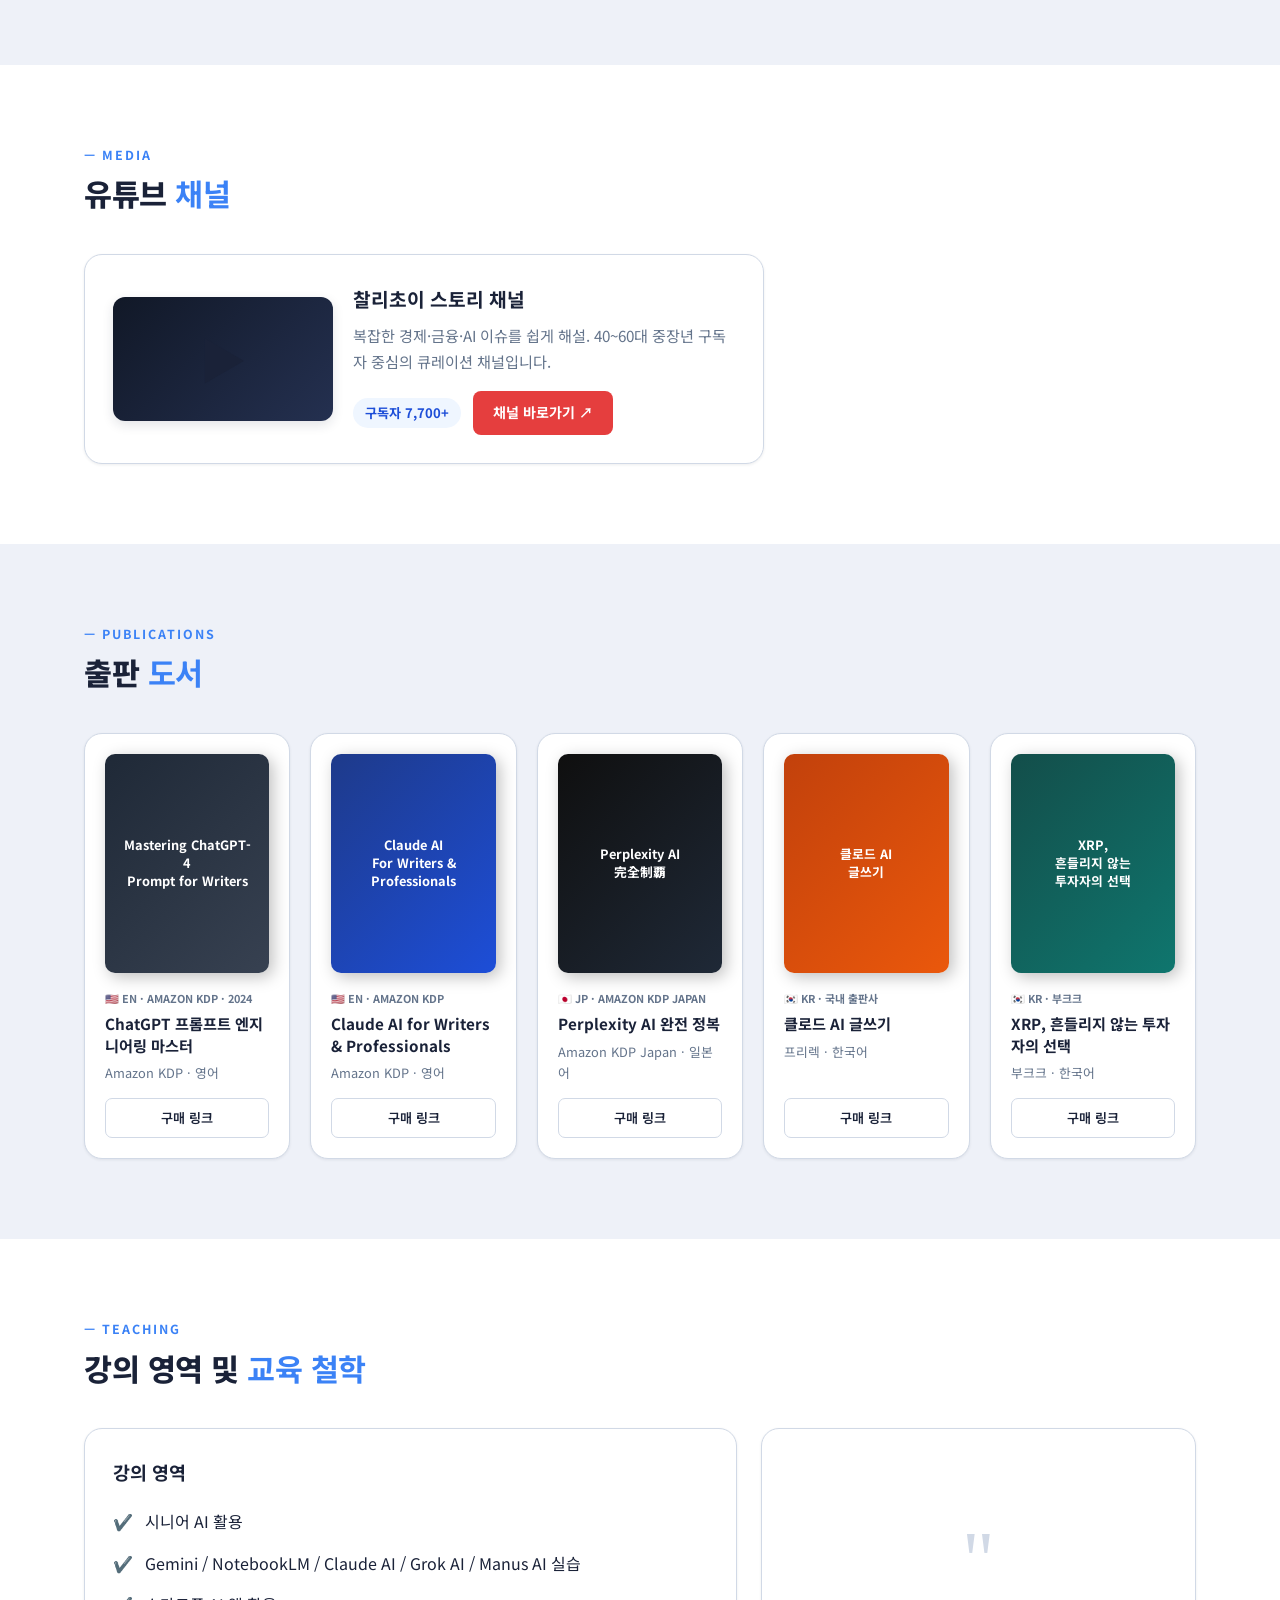
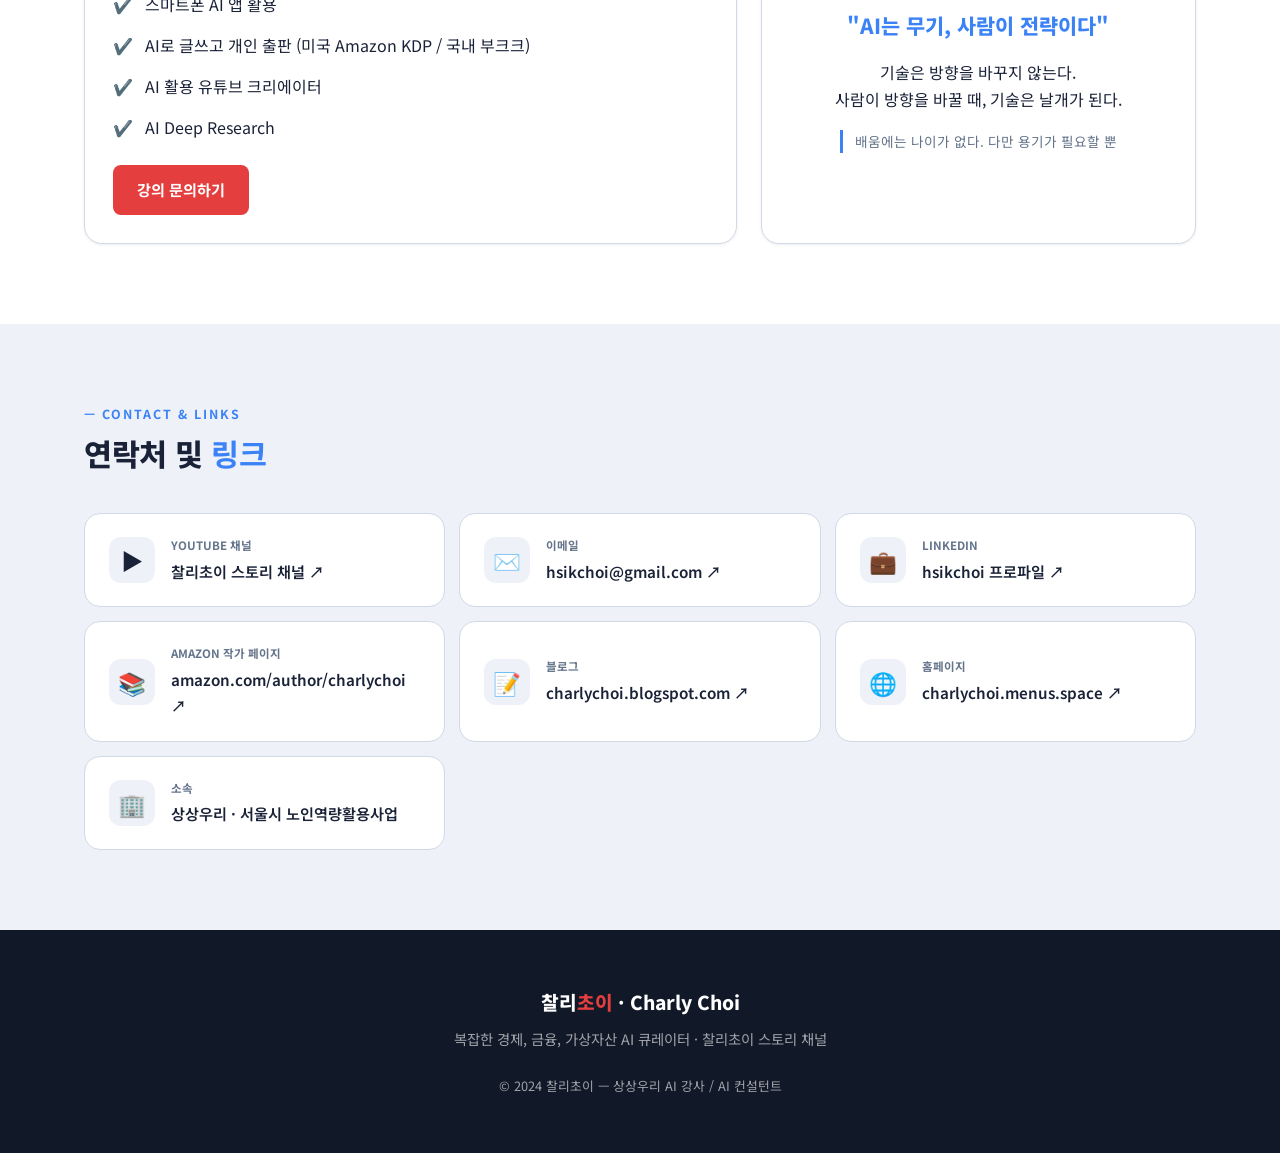
==== commit 26c3c800: "Change hero photo to subtle full background" ====
--- a/index.html
+++ b/index.html
@@ -173,7 +173,8 @@
 
 /* ─── 히어로 ─── */
 .hero {
-    background: linear-gradient(135deg, var(--navy-dark) 0%, var(--navy-mid) 100%);
+    background: linear-gradient(135deg, rgba(17,24,39,0.75) 0%, rgba(26,34,56,0.9) 100%), url('photo.jpg') center/cover no-repeat;
+    background-attachment: fixed;
     padding: 160px 0 100px;
     position: relative;
     overflow: hidden;
@@ -731,12 +732,6 @@
                     <span class="hero-tag">📝 AI 전문 작가</span>
                     <span class="hero-tag">🏆 IT 30년+</span>
                 </div>
-            </div>
-            <div class="hero-photo-wrap">
-                <div class="hero-photo" style="position: relative; overflow: hidden; background: none;">
-                    <div style="position: absolute; top: -10px; left: -10px; right: -10px; bottom: -10px; background: url('photo.jpg') center/cover no-repeat; filter: blur(4px); z-index: 0;"></div>
-                </div>
-            </div>
         </div>
     </div>
 </section>
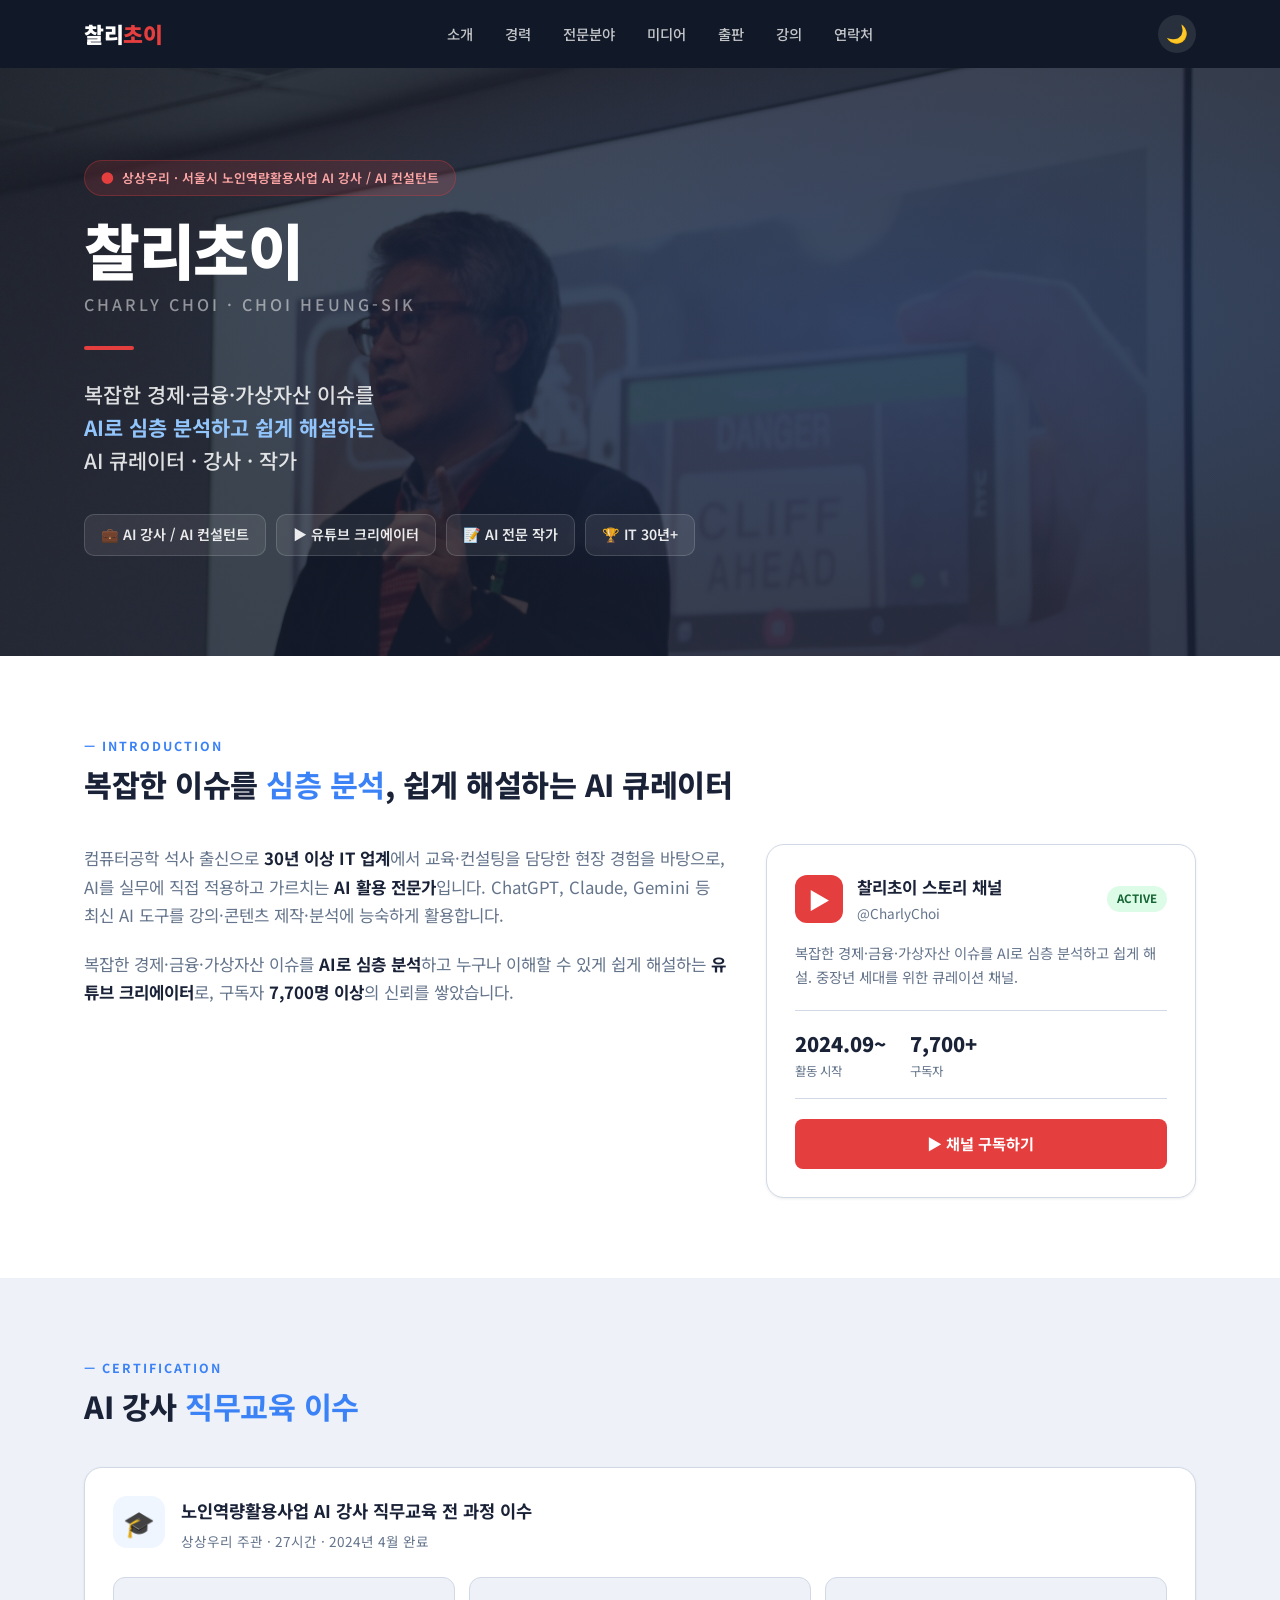
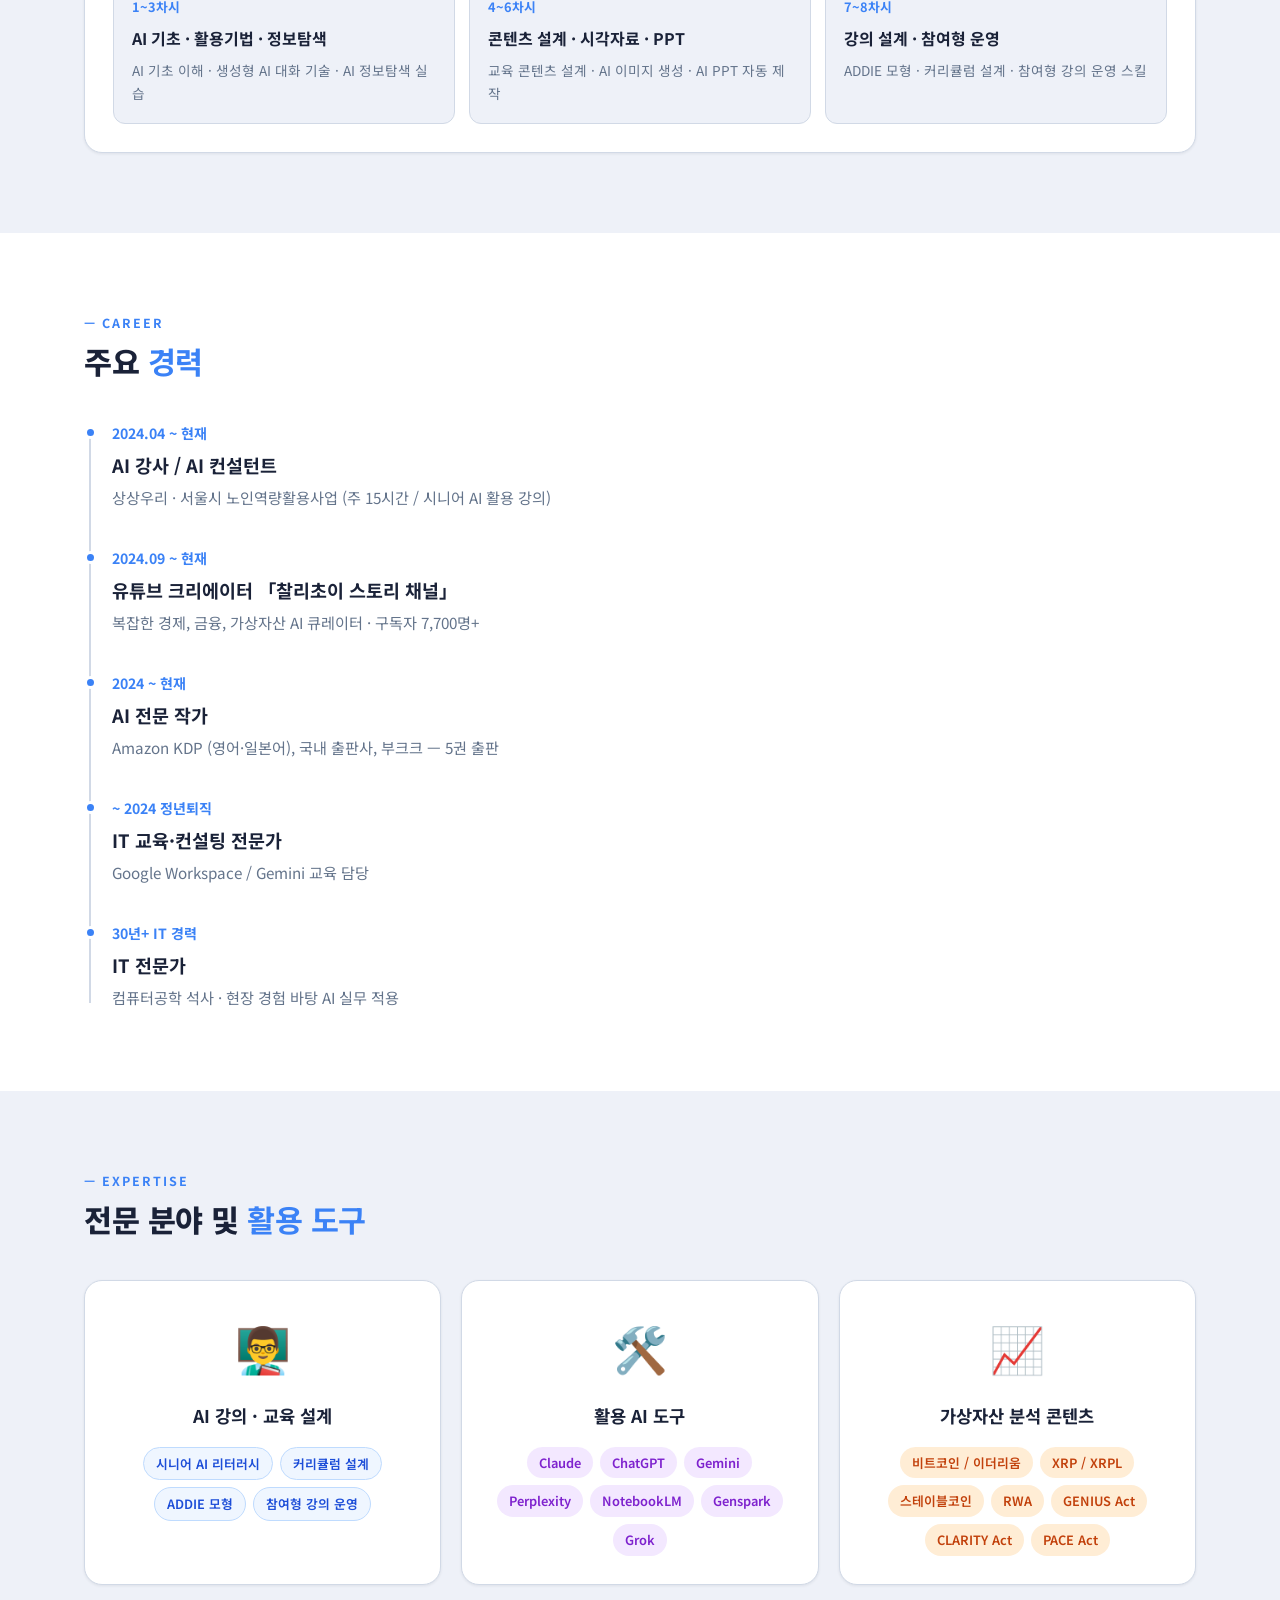
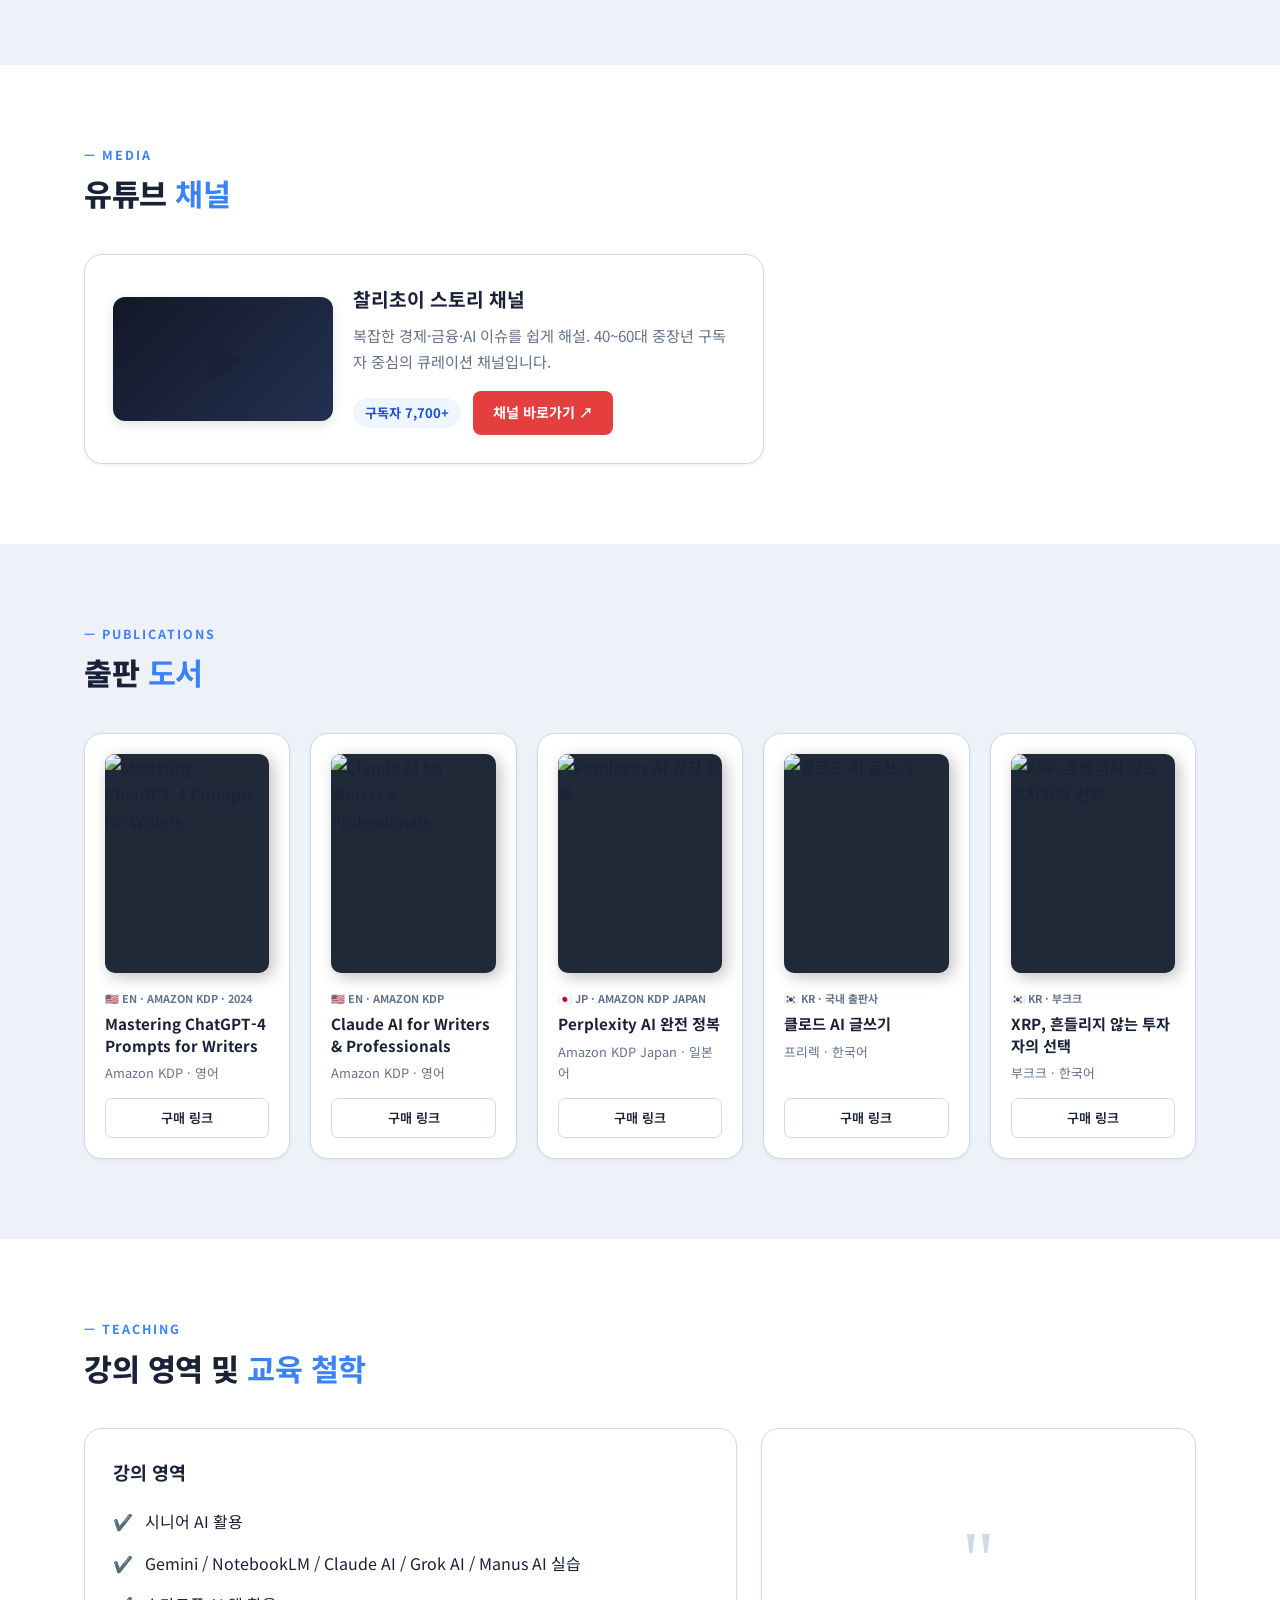
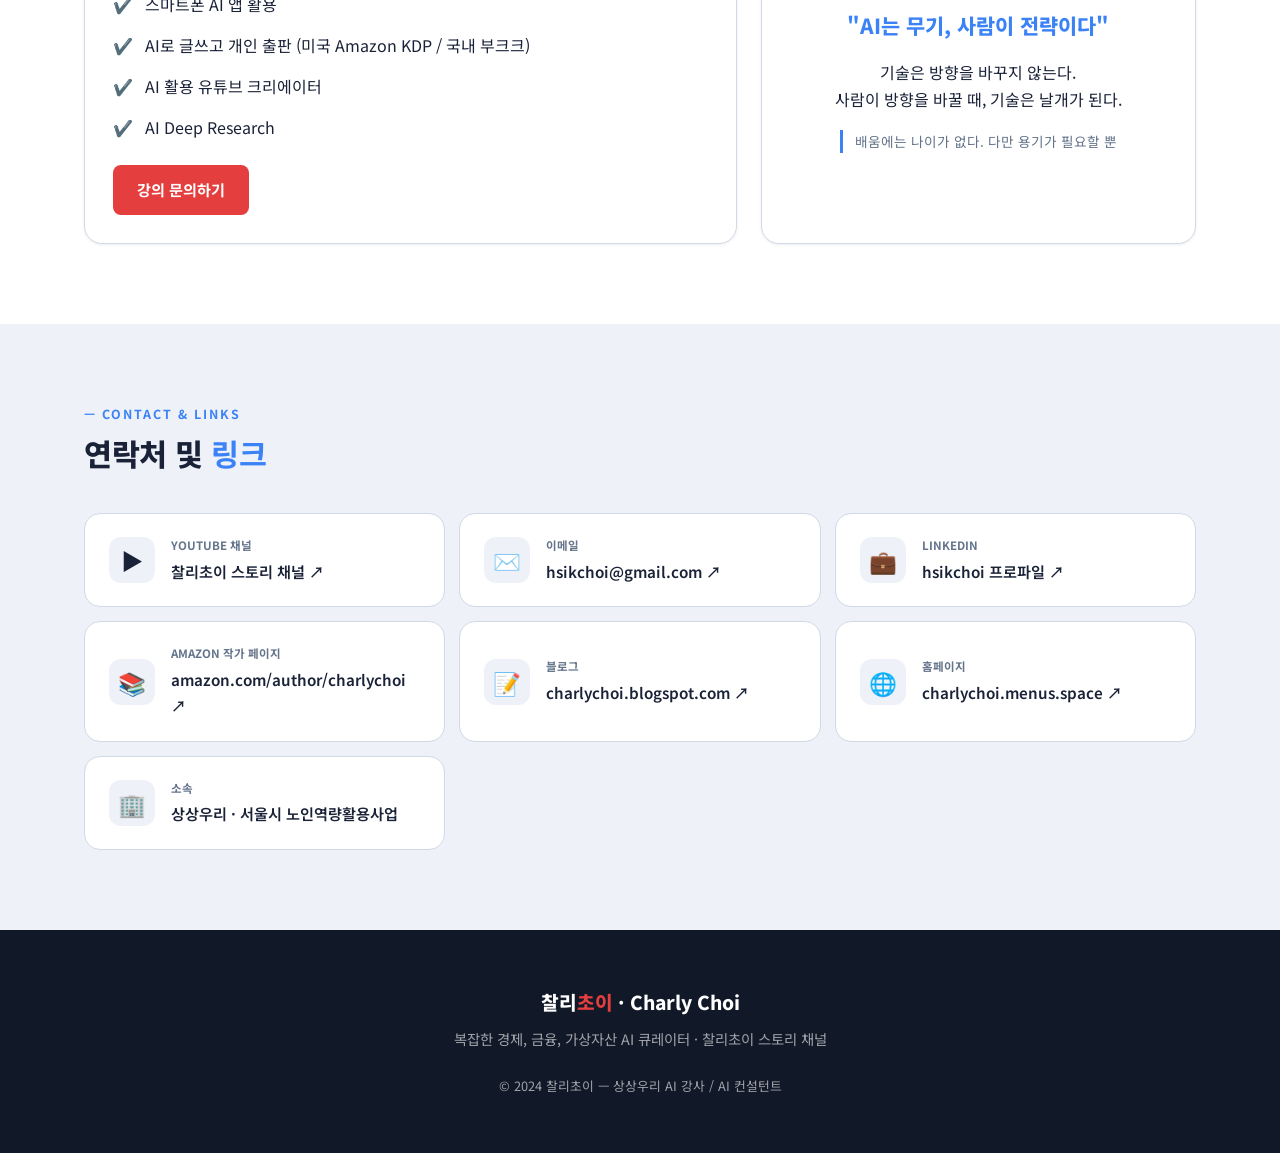
==== commit d194bfe7: "Update book covers to use local image files 1.png~5.png" ====
--- a/index.html
+++ b/index.html
@@ -532,22 +532,20 @@
     aspect-ratio: 3/4;
     border-radius: 10px;
     margin-bottom: 16px;
-    display: flex;
-    align-items: center;
-    justify-content: center;
-    text-align: center;
-    padding: 16px;
-    font-size: .8rem;
-    font-weight: 700;
-    color: #fff;
-    line-height: 1.4;
+    overflow: hidden;
     box-shadow: 4px 4px 16px rgba(0,0,0,.25);
-}
-.cov-1 { background: linear-gradient(135deg, #1f2937 0%, #374151 100%); }
-.cov-2 { background: linear-gradient(135deg, #1e3a8a 0%, #1d4ed8 100%); }
-.cov-3 { background: linear-gradient(135deg, #0f0f0f 0%, #1f2937 100%); }
-.cov-4 { background: linear-gradient(135deg, #c2410c 0%, #ea580c 100%); }
-.cov-5 { background: linear-gradient(135deg, #134e4a 0%, #0f766e 100%); }
+    background: #1f2937;
+}
+.book-cover img {
+    width: 100%;
+    height: 100%;
+    object-fit: cover;
+    display: block;
+    transition: transform .3s ease;
+}
+.book-card:hover .book-cover img {
+    transform: scale(1.05);
+}
 
 .book-badge {
     font-size: .68rem;
@@ -918,35 +916,45 @@
         <h2 class="sec-title">출판 <span class="hl">도서</span></h2>
         <div class="books-grid">
             <div class="card book-card">
-                <div class="book-cover cov-1">Mastering ChatGPT-4<br>Prompt for Writers</div>
+                <div class="book-cover">
+                    <img src="1.png" alt="Mastering ChatGPT-4 Prompts for Writers">
+                </div>
                 <span class="book-badge">🇺🇸 EN · AMAZON KDP · 2024</span>
-                <h4 class="book-title">ChatGPT 프롬프트 엔지니어링 마스터</h4>
+                <h4 class="book-title">Mastering ChatGPT-4 Prompts for Writers</h4>
                 <p class="book-pub">Amazon KDP · 영어</p>
                 <a href="#" class="btn btn-outline">구매 링크</a>
             </div>
             <div class="card book-card">
-                <div class="book-cover cov-2">Claude AI<br>For Writers &amp; Professionals</div>
+                <div class="book-cover">
+                    <img src="2.png" alt="Claude AI for Writers & Professionals">
+                </div>
                 <span class="book-badge">🇺🇸 EN · AMAZON KDP</span>
                 <h4 class="book-title">Claude AI for Writers &amp; Professionals</h4>
                 <p class="book-pub">Amazon KDP · 영어</p>
                 <a href="#" class="btn btn-outline">구매 링크</a>
             </div>
             <div class="card book-card">
-                <div class="book-cover cov-3">Perplexity AI<br>完全制覇</div>
+                <div class="book-cover">
+                    <img src="3.png" alt="Perplexity AI 완전 정복">
+                </div>
                 <span class="book-badge">🇯🇵 JP · AMAZON KDP JAPAN</span>
                 <h4 class="book-title">Perplexity AI 완전 정복</h4>
                 <p class="book-pub">Amazon KDP Japan · 일본어</p>
                 <a href="#" class="btn btn-outline">구매 링크</a>
             </div>
             <div class="card book-card">
-                <div class="book-cover cov-4">클로드 AI<br>글쓰기</div>
+                <div class="book-cover">
+                    <img src="4.png" alt="클로드 AI 글쓰기">
+                </div>
                 <span class="book-badge">🇰🇷 KR · 국내 출판사</span>
                 <h4 class="book-title">클로드 AI 글쓰기</h4>
                 <p class="book-pub">프리렉 · 한국어</p>
                 <a href="#" class="btn btn-outline">구매 링크</a>
             </div>
             <div class="card book-card">
-                <div class="book-cover cov-5">XRP,<br>흔들리지 않는<br>투자자의 선택</div>
+                <div class="book-cover">
+                    <img src="5.png" alt="XRP, 흔들리지 않는 투자자의 선택">
+                </div>
                 <span class="book-badge">🇰🇷 KR · 부크크</span>
                 <h4 class="book-title">XRP, 흔들리지 않는 투자자의 선택</h4>
                 <p class="book-pub">부크크 · 한국어</p>
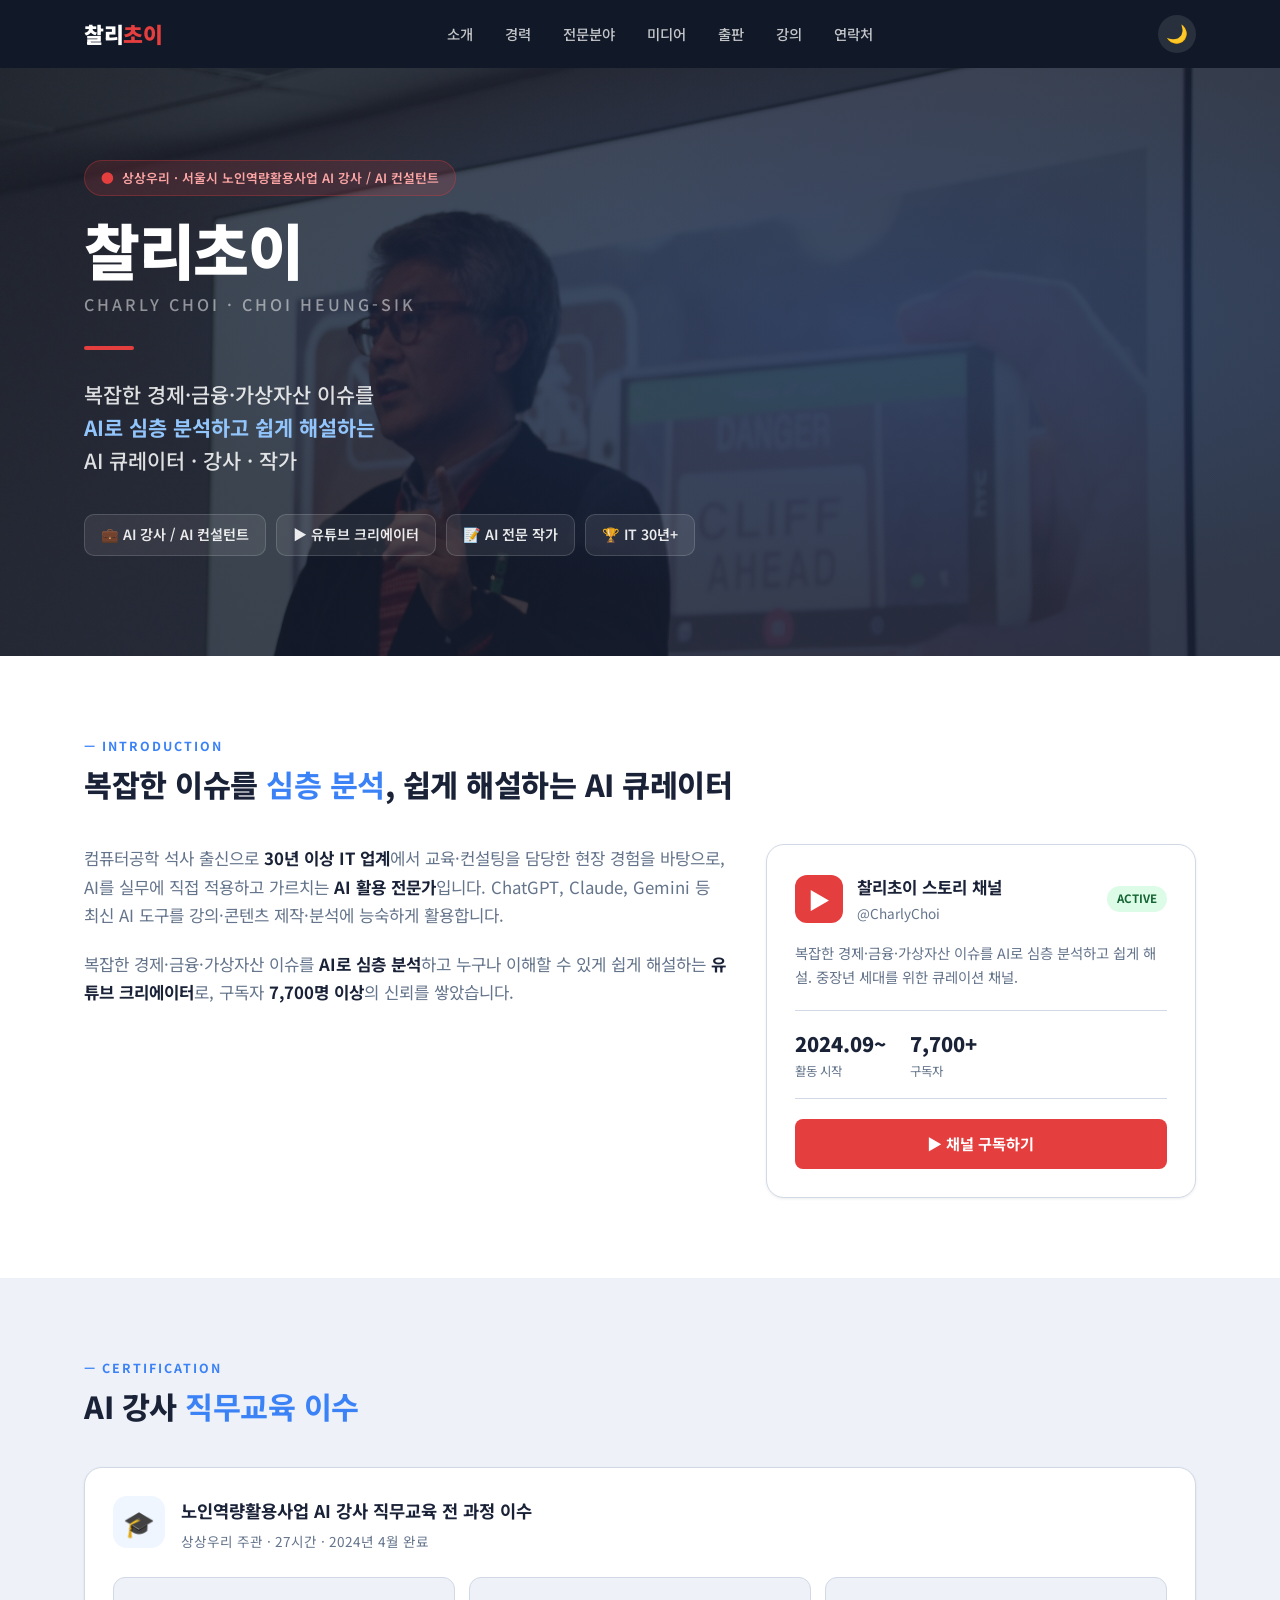
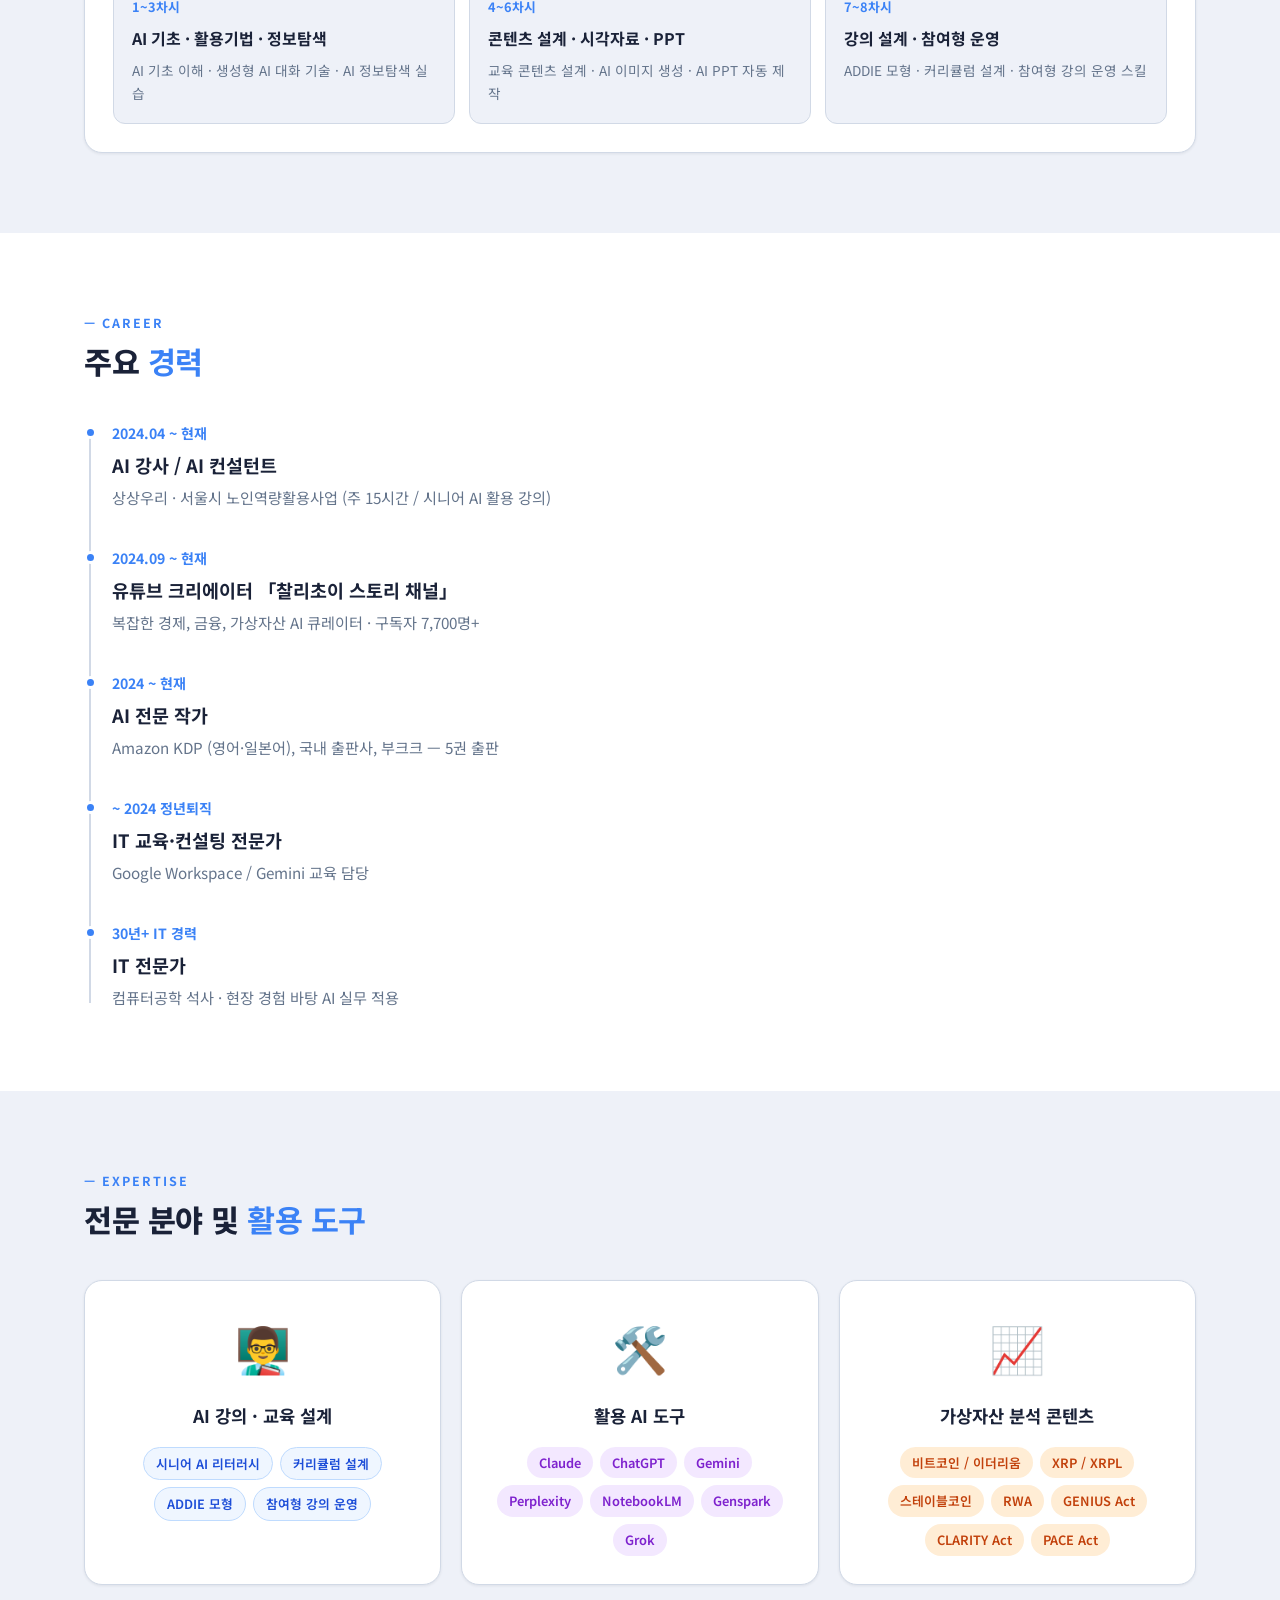
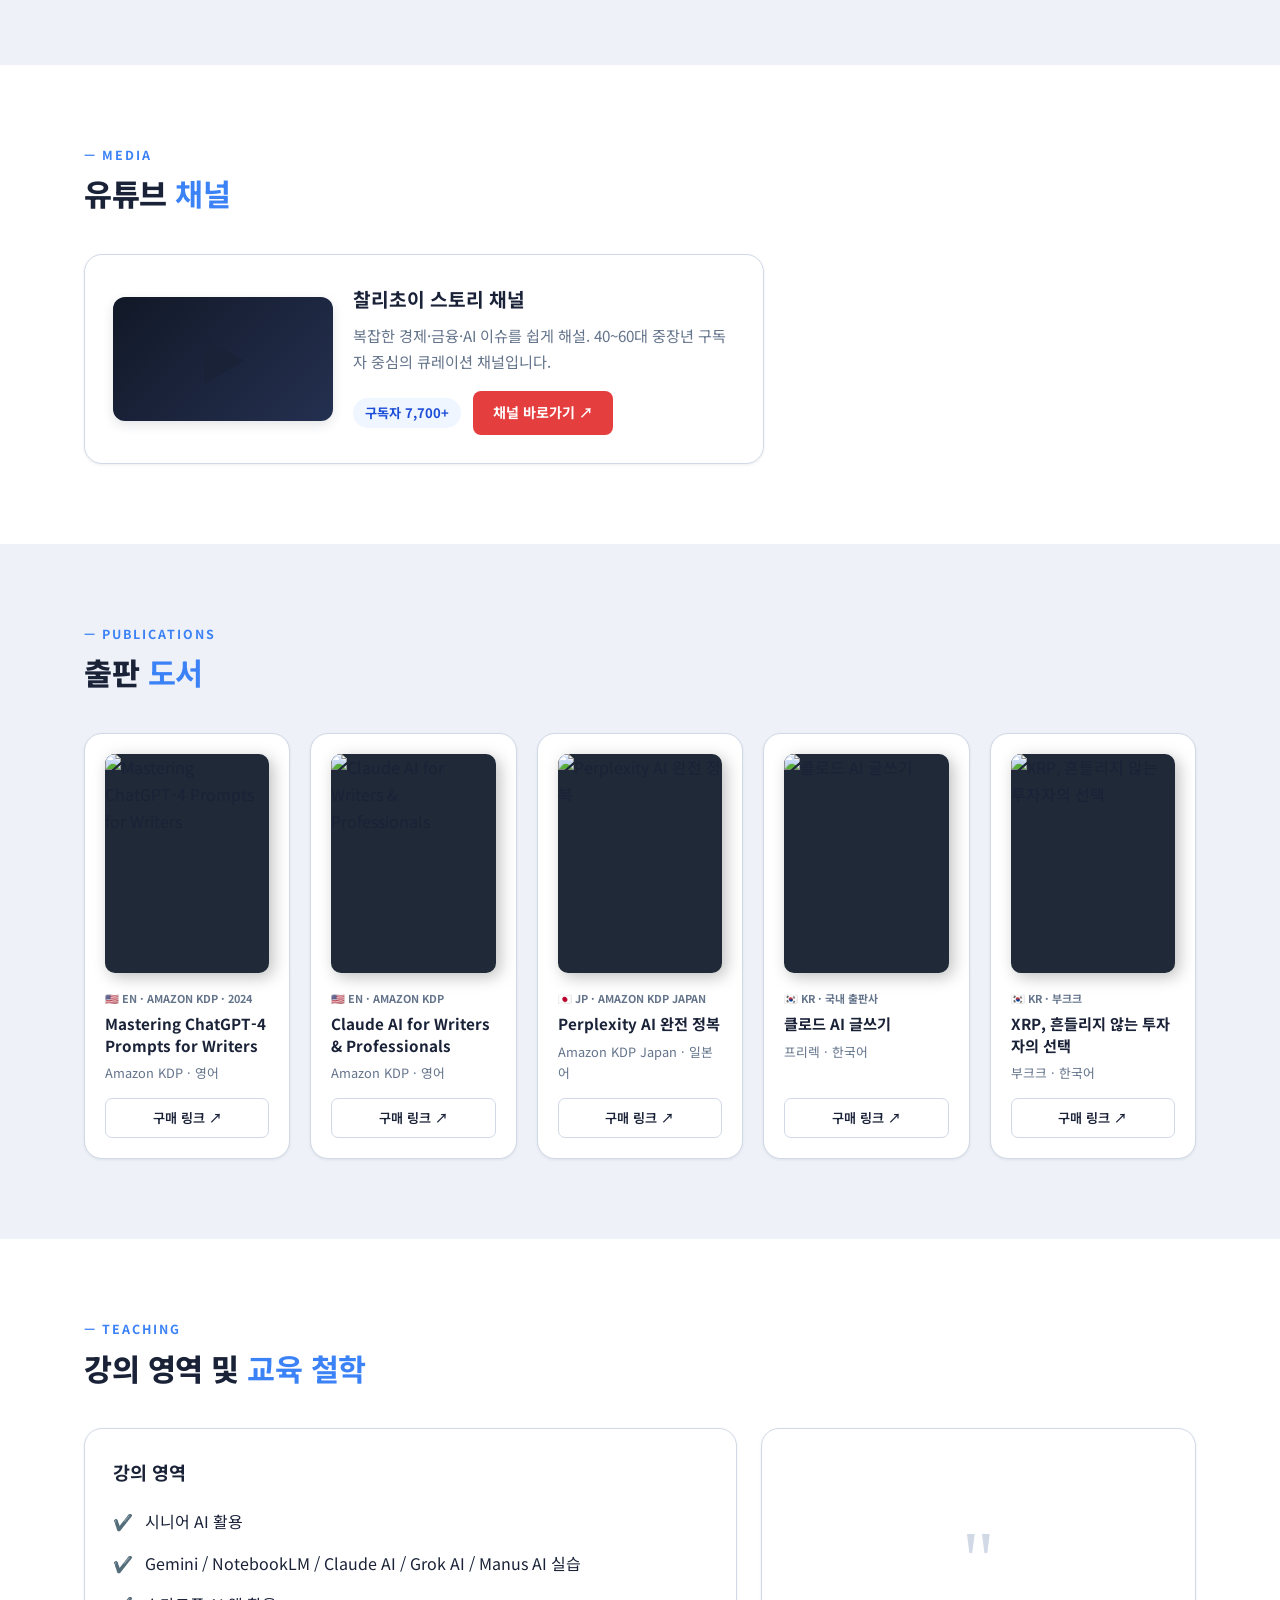
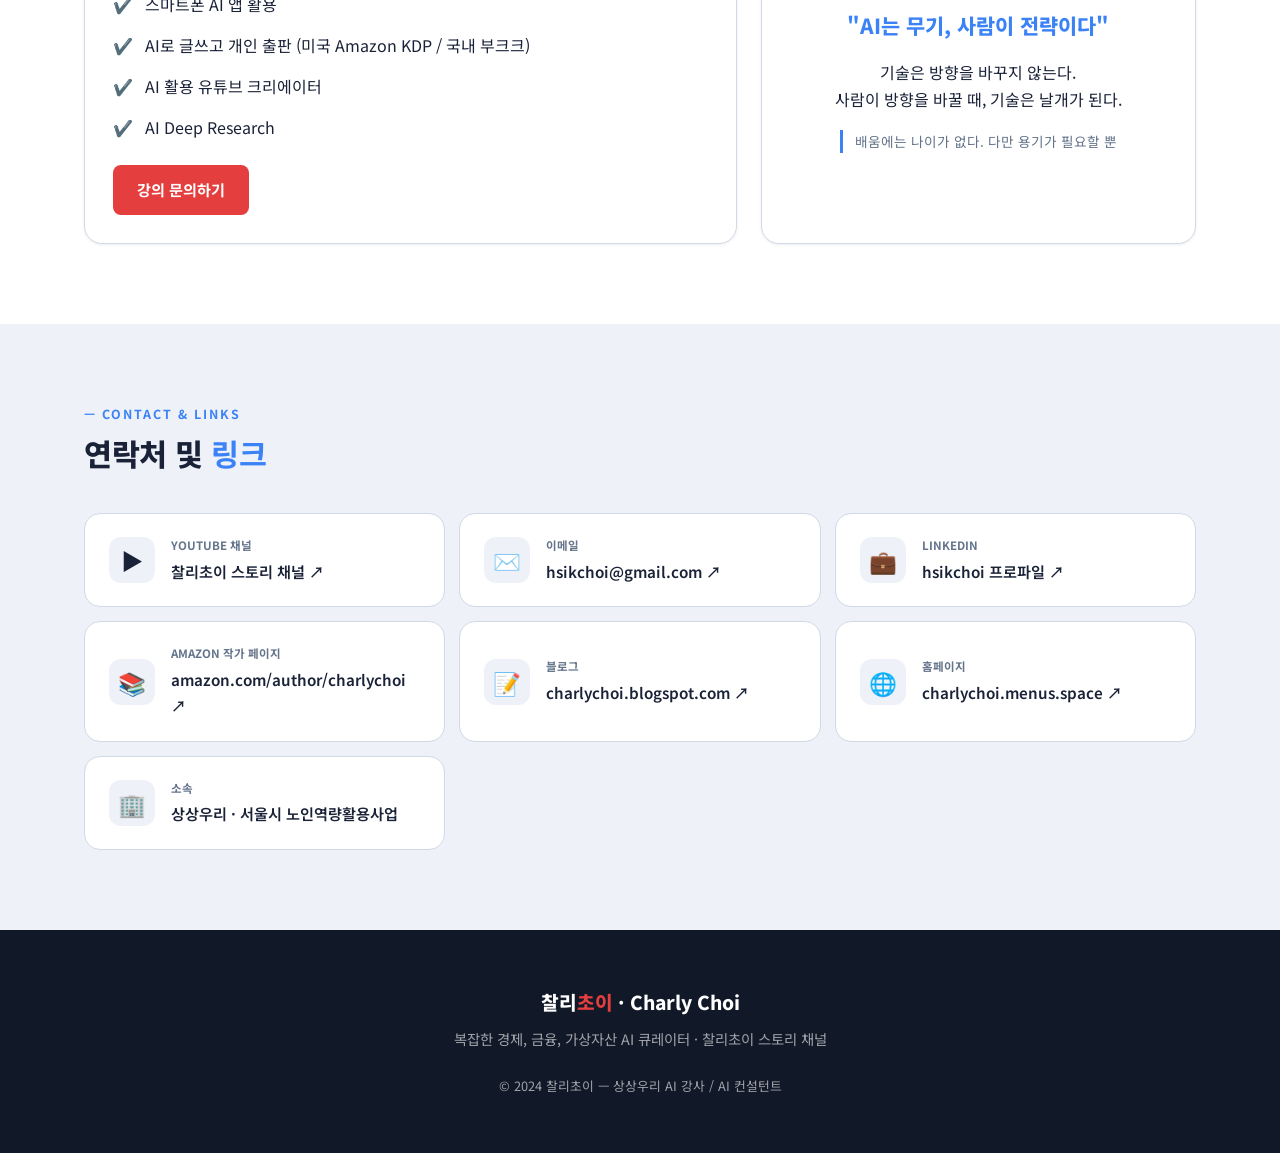
==== commit 3d133046: "Add real purchase links to all 5 book cards" ====
--- a/index.html
+++ b/index.html
@@ -922,7 +922,7 @@
                 <span class="book-badge">🇺🇸 EN · AMAZON KDP · 2024</span>
                 <h4 class="book-title">Mastering ChatGPT-4 Prompts for Writers</h4>
                 <p class="book-pub">Amazon KDP · 영어</p>
-                <a href="#" class="btn btn-outline">구매 링크</a>
+                <a href="https://www.amazon.com/Mastering-ChatGPT-4-Prompts-Writers-Creativity-ebook/dp/B0C3948QNT/" target="_blank" class="btn btn-outline">구매 링크 ↗</a>
             </div>
             <div class="card book-card">
                 <div class="book-cover">
@@ -931,7 +931,7 @@
                 <span class="book-badge">🇺🇸 EN · AMAZON KDP</span>
                 <h4 class="book-title">Claude AI for Writers &amp; Professionals</h4>
                 <p class="book-pub">Amazon KDP · 영어</p>
-                <a href="#" class="btn btn-outline">구매 링크</a>
+                <a href="https://www.amazon.com/Claude-Writers-Professionals-Creativity-Productivity-ebook/dp/B0GHZM8PM1/" target="_blank" class="btn btn-outline">구매 링크 ↗</a>
             </div>
             <div class="card book-card">
                 <div class="book-cover">
@@ -940,7 +940,7 @@
                 <span class="book-badge">🇯🇵 JP · AMAZON KDP JAPAN</span>
                 <h4 class="book-title">Perplexity AI 완전 정복</h4>
                 <p class="book-pub">Amazon KDP Japan · 일본어</p>
-                <a href="#" class="btn btn-outline">구매 링크</a>
+                <a href="https://www.amazon.co.jp/-/en/Charly-Choi-ebook/dp/B0DCVG3CV1/" target="_blank" class="btn btn-outline">구매 링크 ↗</a>
             </div>
             <div class="card book-card">
                 <div class="book-cover">
@@ -949,7 +949,7 @@
                 <span class="book-badge">🇰🇷 KR · 국내 출판사</span>
                 <h4 class="book-title">클로드 AI 글쓰기</h4>
                 <p class="book-pub">프리렉 · 한국어</p>
-                <a href="#" class="btn btn-outline">구매 링크</a>
+                <a href="https://www.yes24.com/product/goods/130768170" target="_blank" class="btn btn-outline">구매 링크 ↗</a>
             </div>
             <div class="card book-card">
                 <div class="book-cover">
@@ -958,7 +958,7 @@
                 <span class="book-badge">🇰🇷 KR · 부크크</span>
                 <h4 class="book-title">XRP, 흔들리지 않는 투자자의 선택</h4>
                 <p class="book-pub">부크크 · 한국어</p>
-                <a href="#" class="btn btn-outline">구매 링크</a>
+                <a href="https://www.yes24.com/product/goods/184345370" target="_blank" class="btn btn-outline">구매 링크 ↗</a>
             </div>
         </div>
     </div>
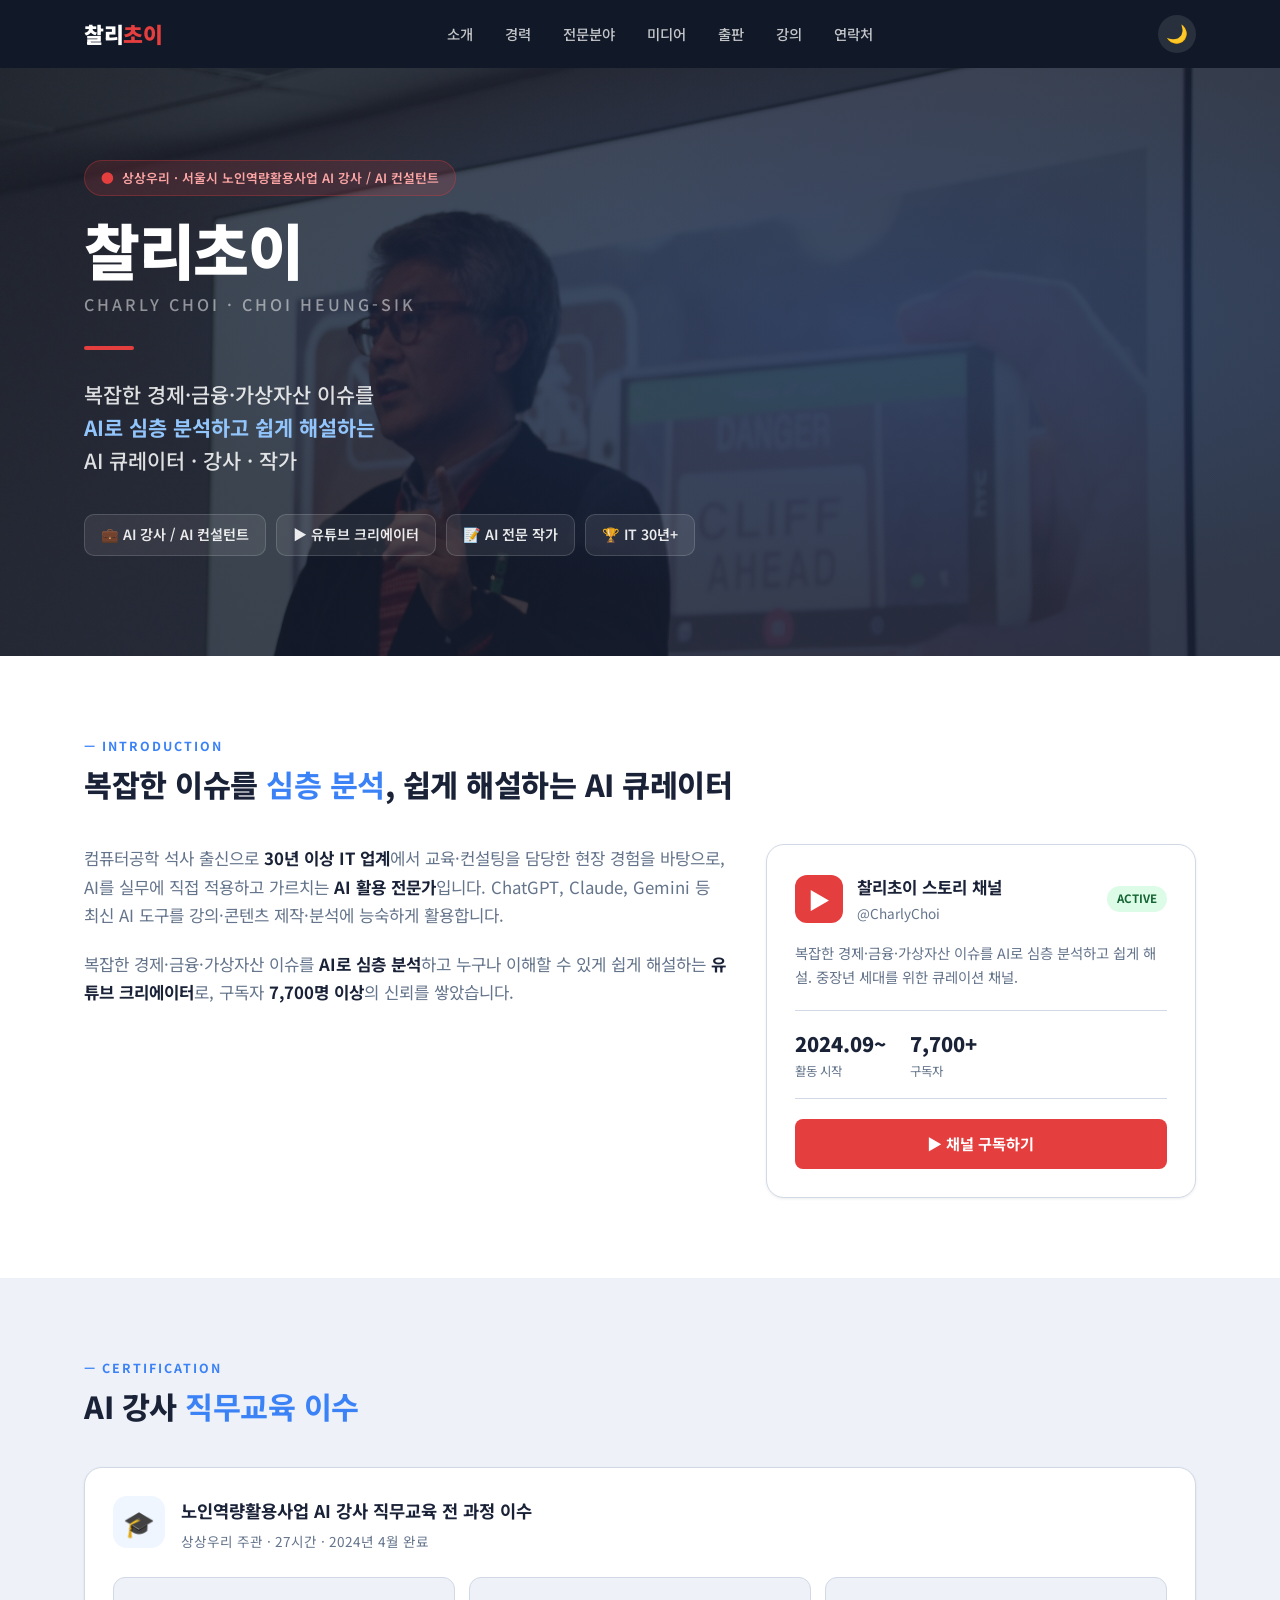
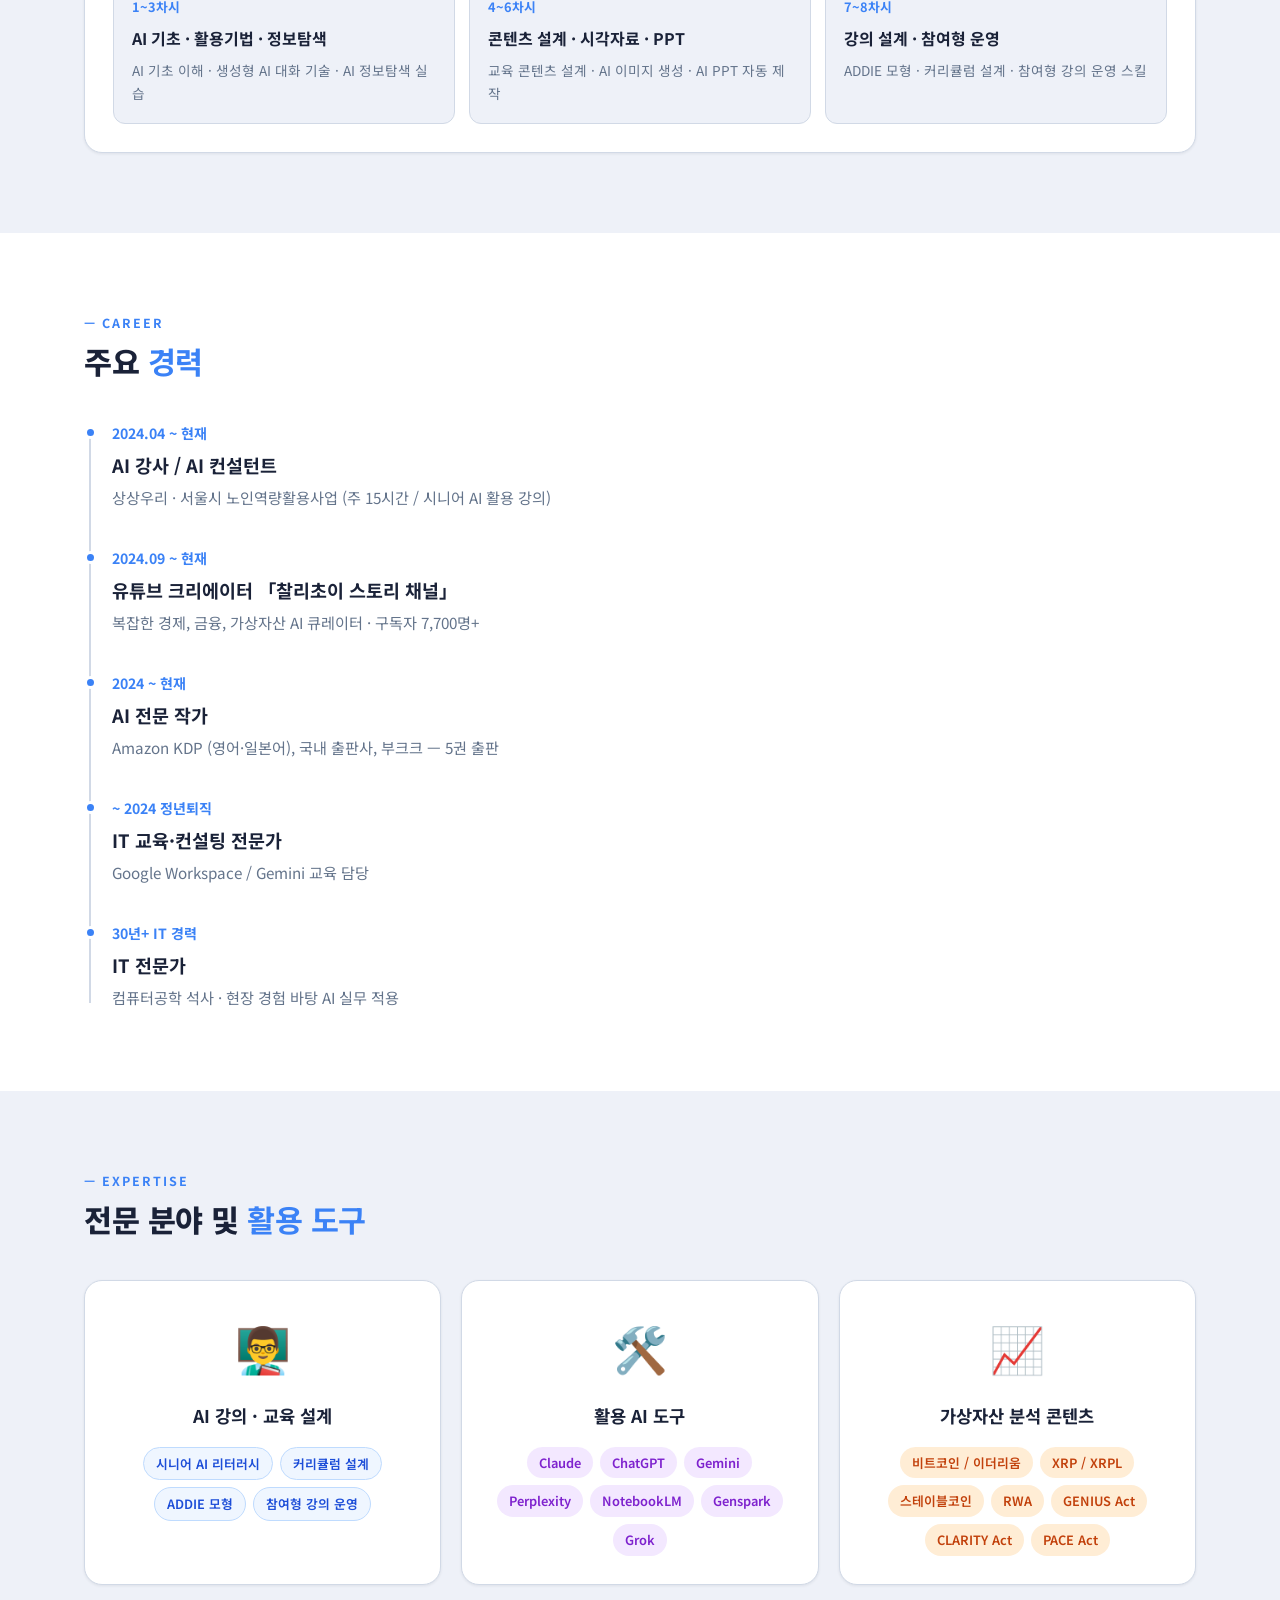
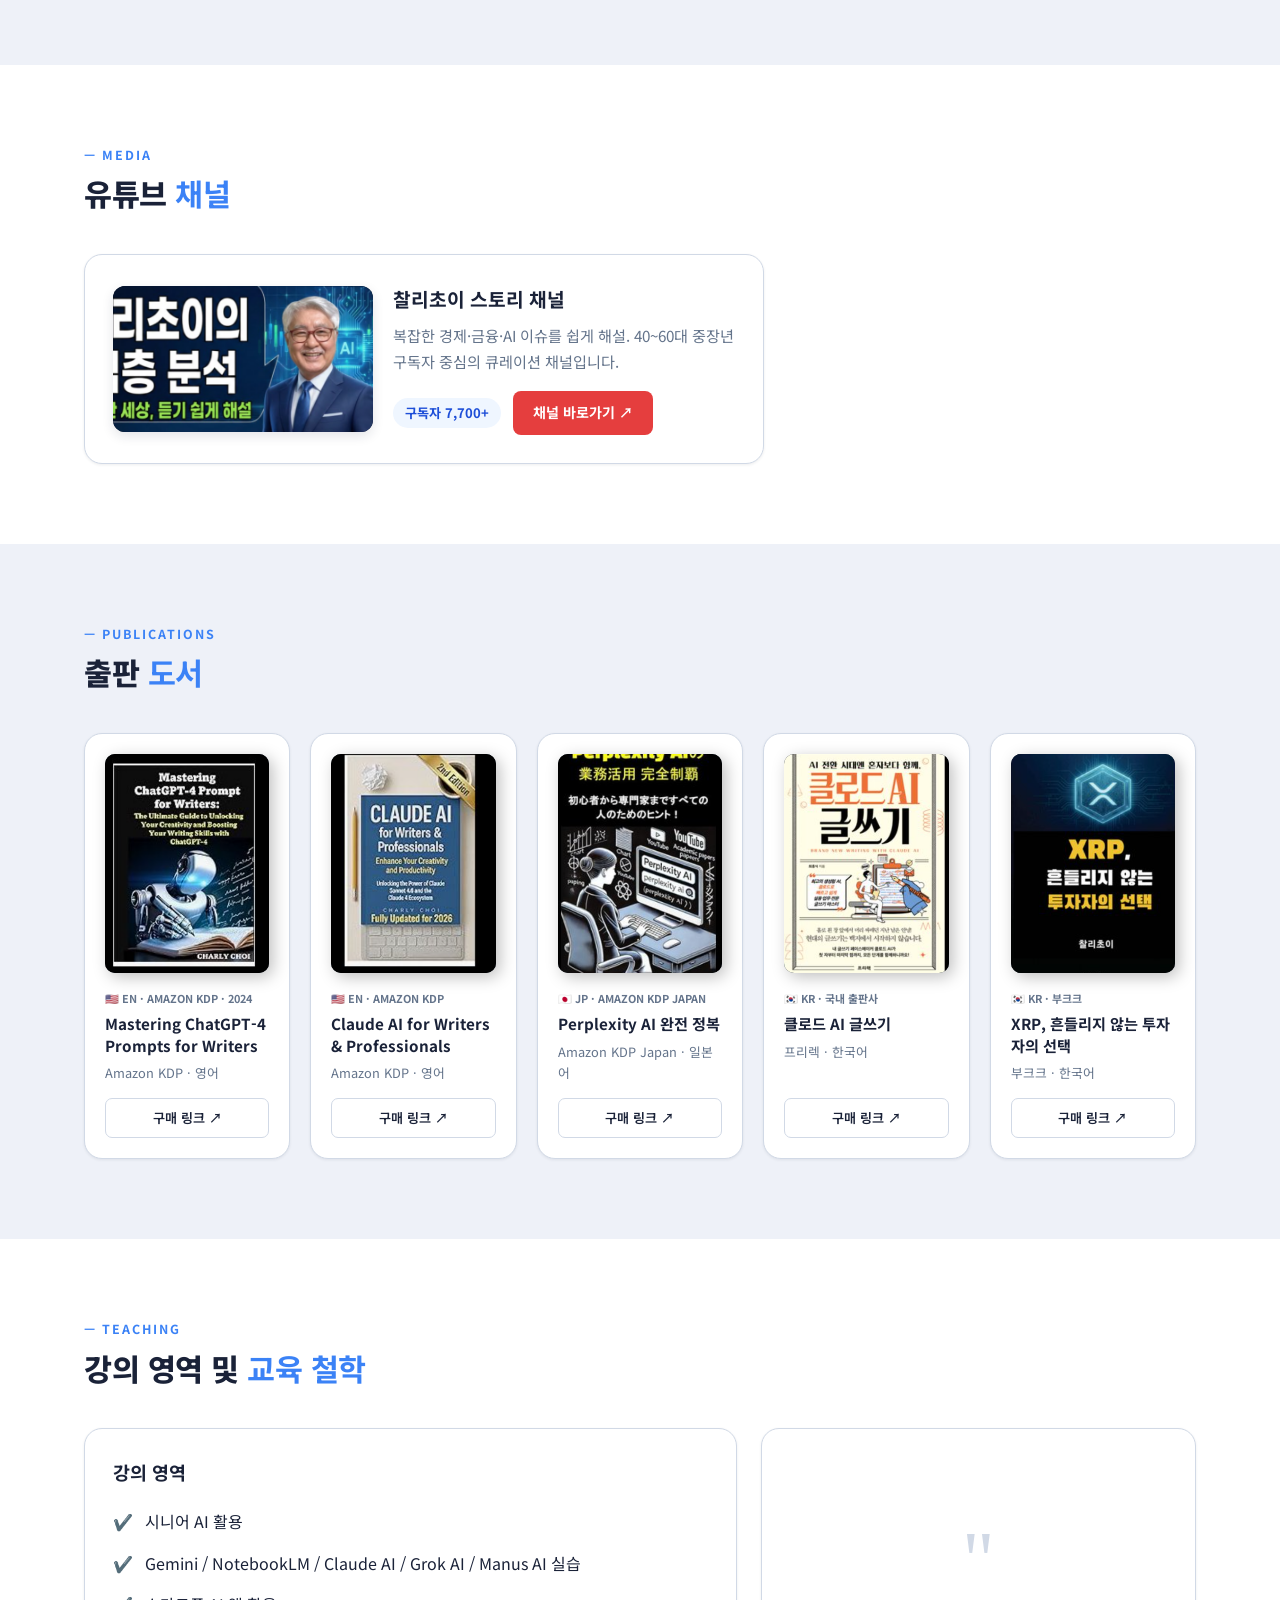
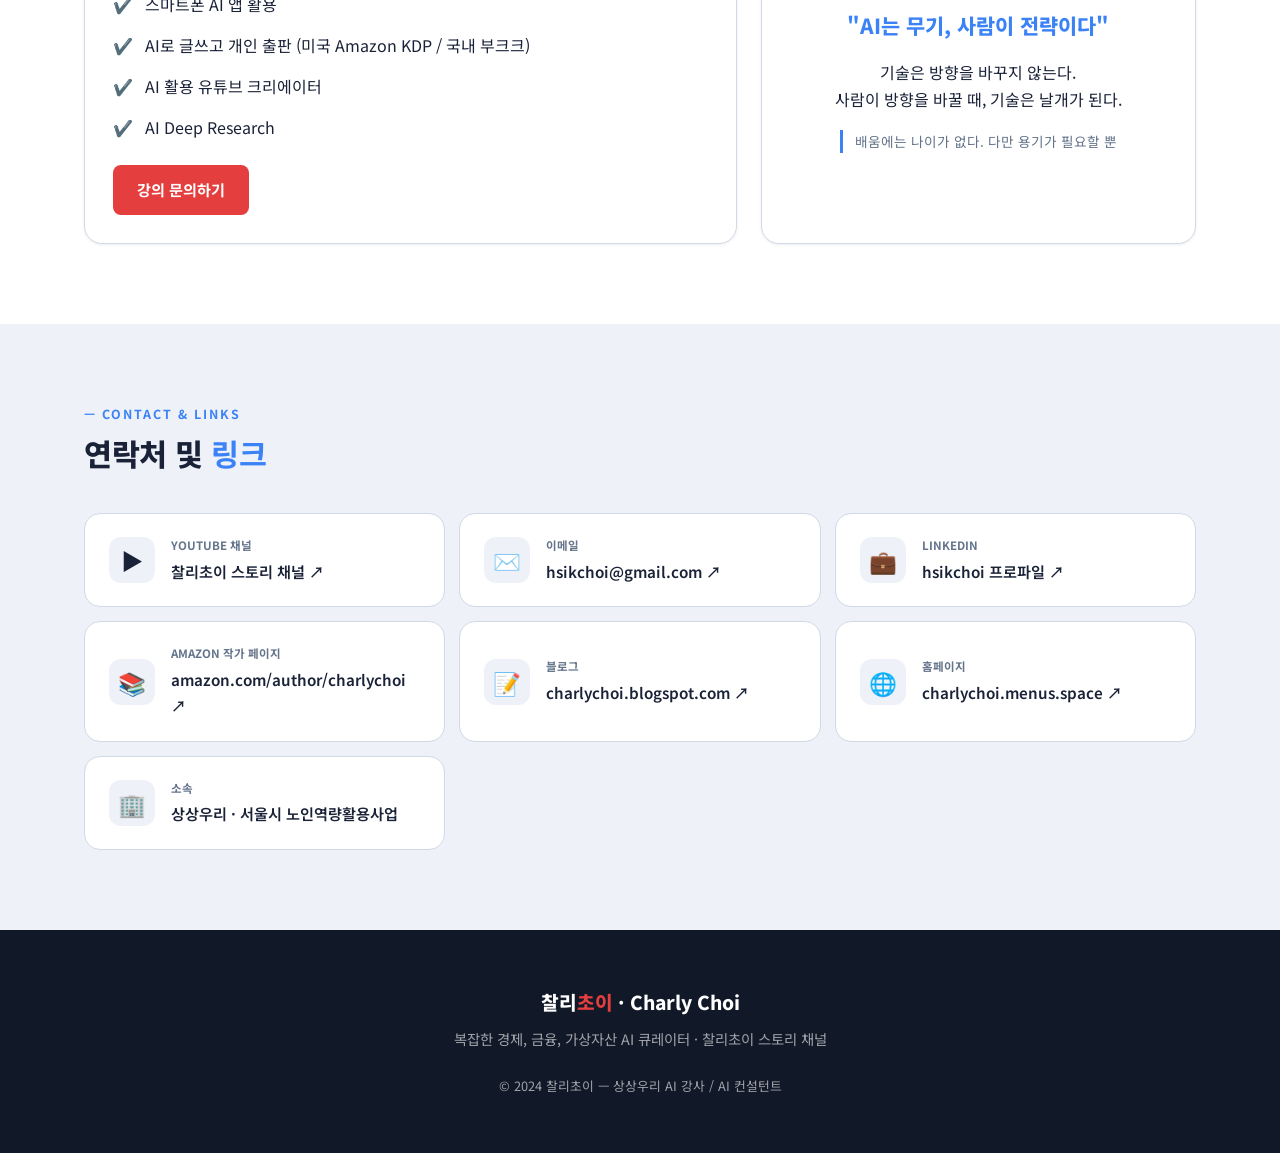
==== commit 2ee6aa31: "Add YouTube channel thumbnail image to media section" ====
--- a/index.html
+++ b/index.html
@@ -616,16 +616,23 @@
 
 .media-thumb {
     width: 100%;
-    max-width: 220px;
+    max-width: 260px;
     aspect-ratio: 16/9;
-    background: linear-gradient(135deg, var(--navy-dark) 0%, var(--navy-mid) 100%);
     border-radius: 12px;
-    display: flex;
-    align-items: center;
-    justify-content: center;
-    font-size: 3rem;
+    overflow: hidden;
     flex-shrink: 0;
     box-shadow: var(--shadow-md);
+    background: var(--navy-dark);
+}
+.media-thumb img {
+    width: 100%;
+    height: 100%;
+    object-fit: cover;
+    display: block;
+    transition: transform .3s ease;
+}
+.media-thumb img:hover {
+    transform: scale(1.04);
 }
 
 /* ─── 연락처 ─── */
@@ -896,7 +903,9 @@
         <span class="sec-label">MEDIA</span>
         <h2 class="sec-title">유튜브 <span class="hl">채널</span></h2>
         <div class="card media-card">
-            <div class="media-thumb">▶️</div>
+            <a href="https://youtube.com/@CharlyChoi" target="_blank" class="media-thumb">
+                <img src="youtube.png" alt="찰리초이 스토리 채널 - 찰리초이의 심층 분석">
+            </a>
             <div>
                 <div class="ch-name" style="font-size:1.2rem; margin-bottom:8px;">찰리초이 스토리 채널</div>
                 <p style="font-size:.95rem; color:var(--text-muted); margin-bottom:16px;">복잡한 경제·금융·AI 이슈를 쉽게 해설. 40~60대 중장년 구독자 중심의 큐레이션 채널입니다.</p>
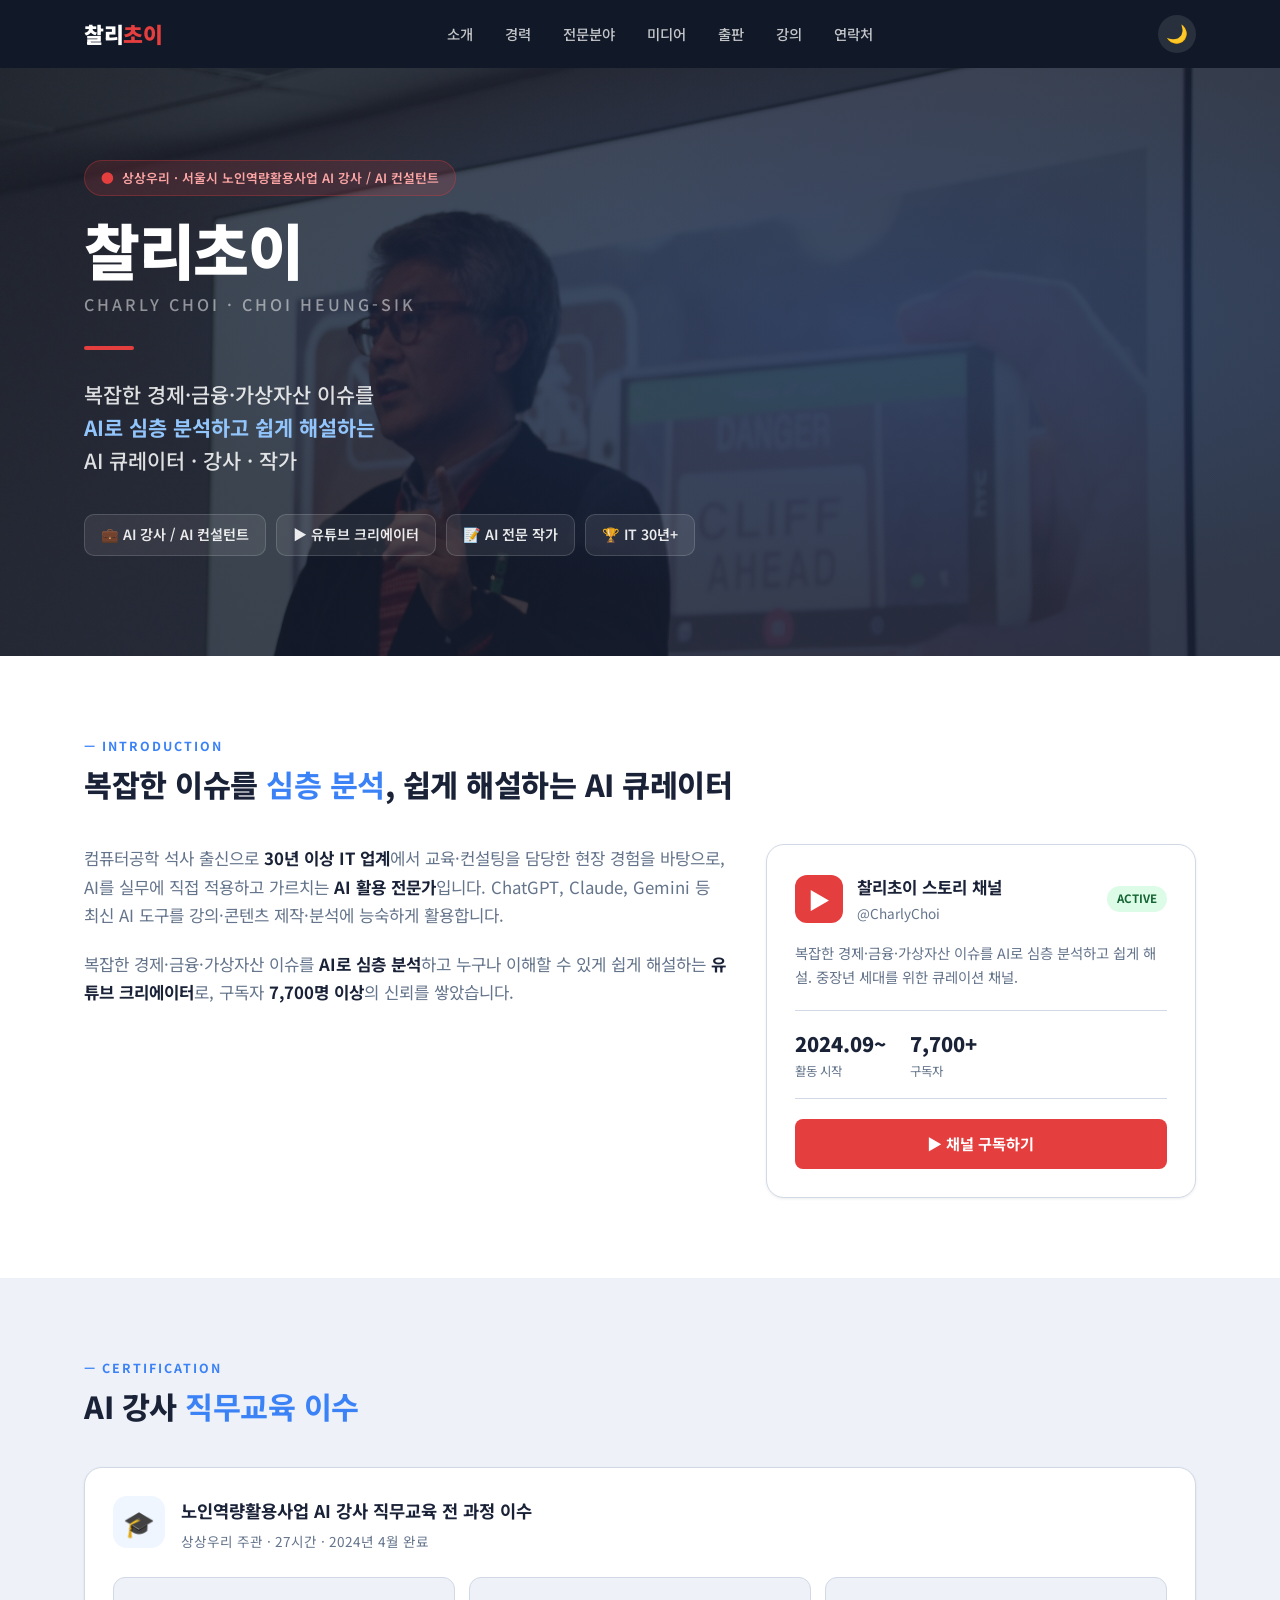
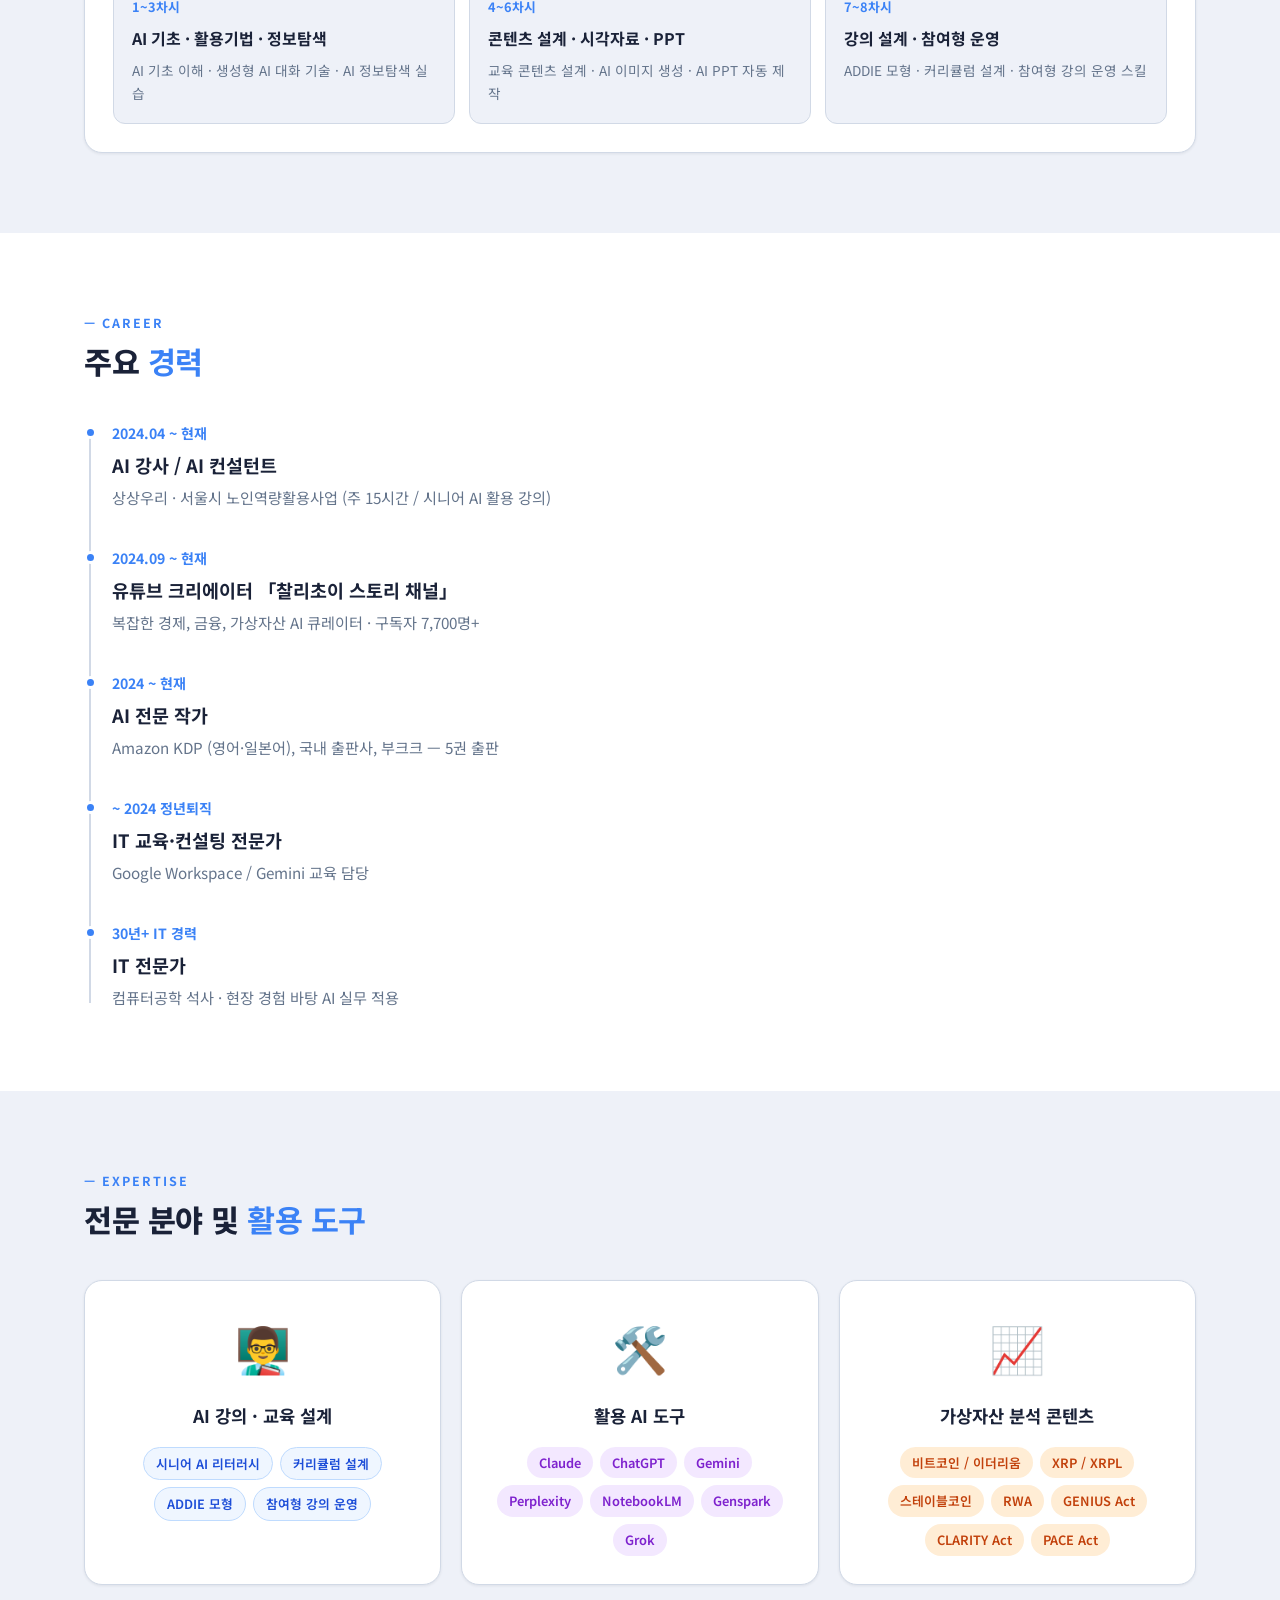
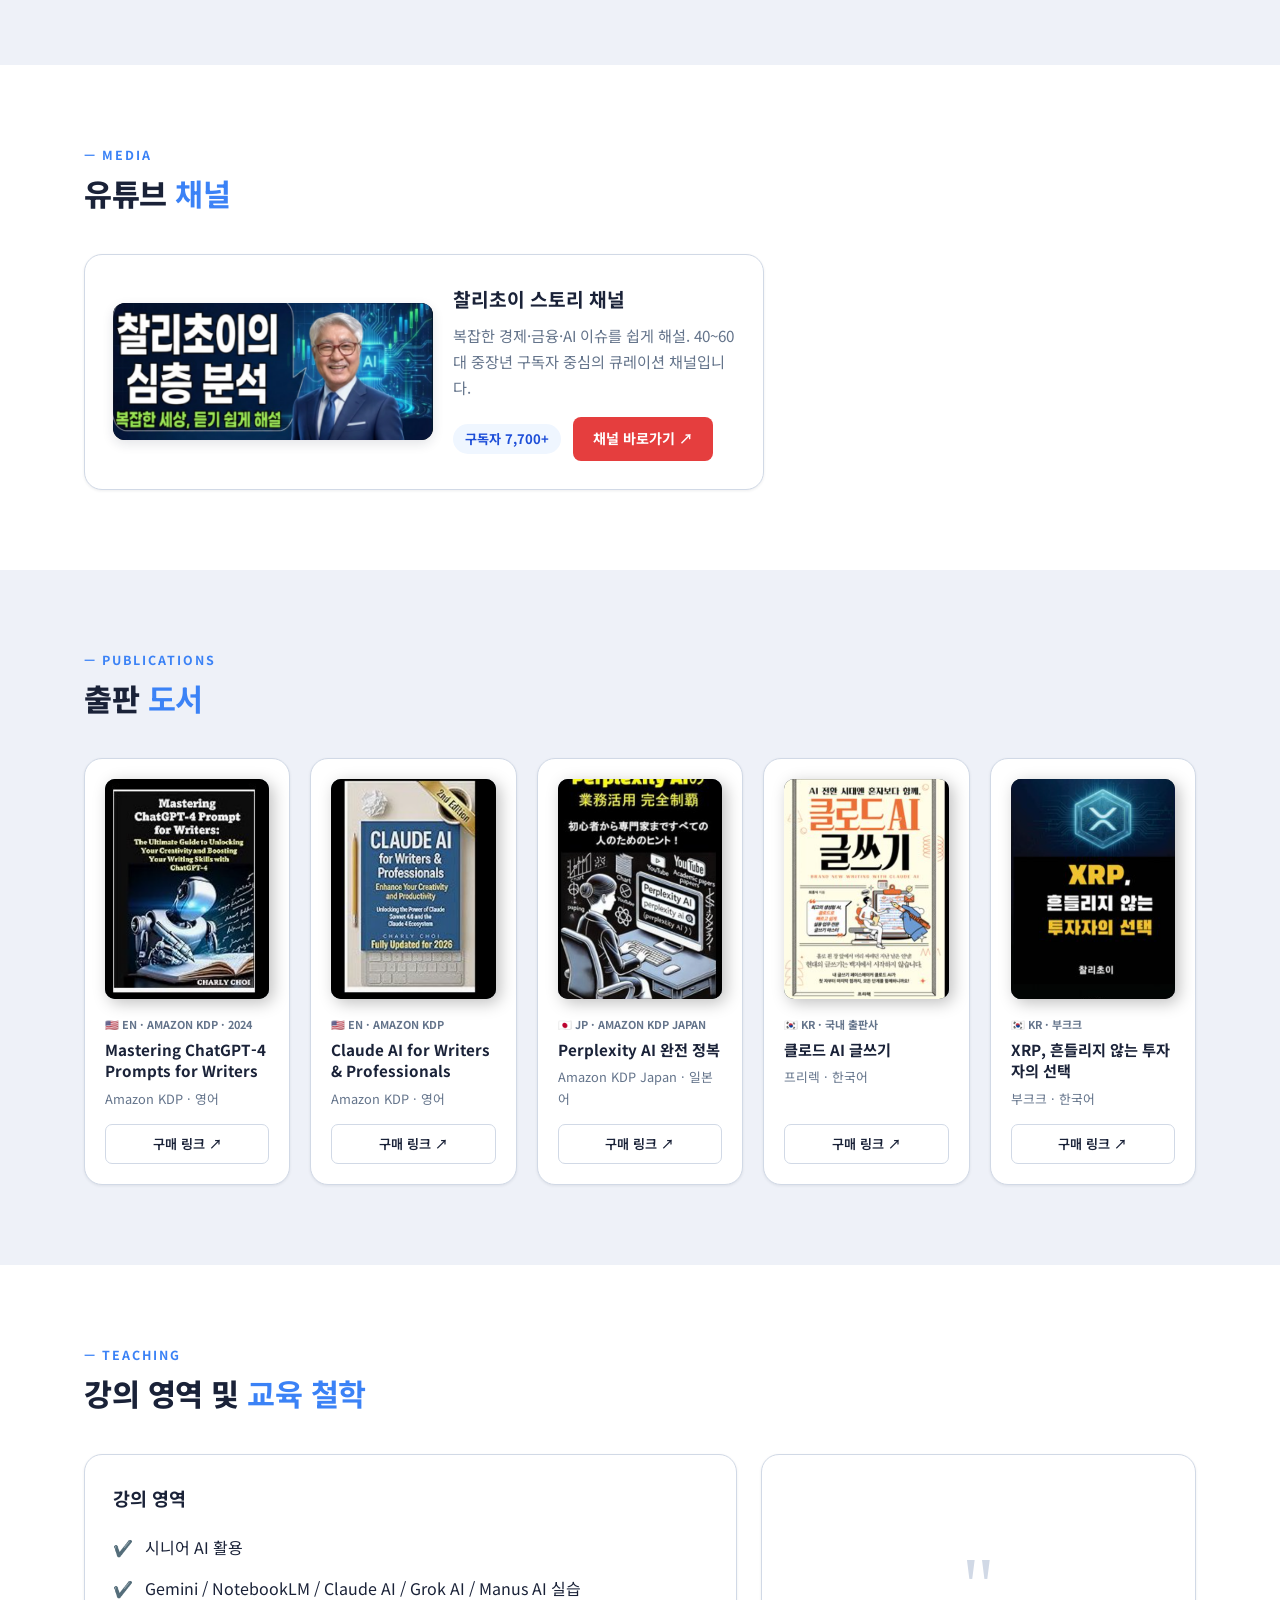
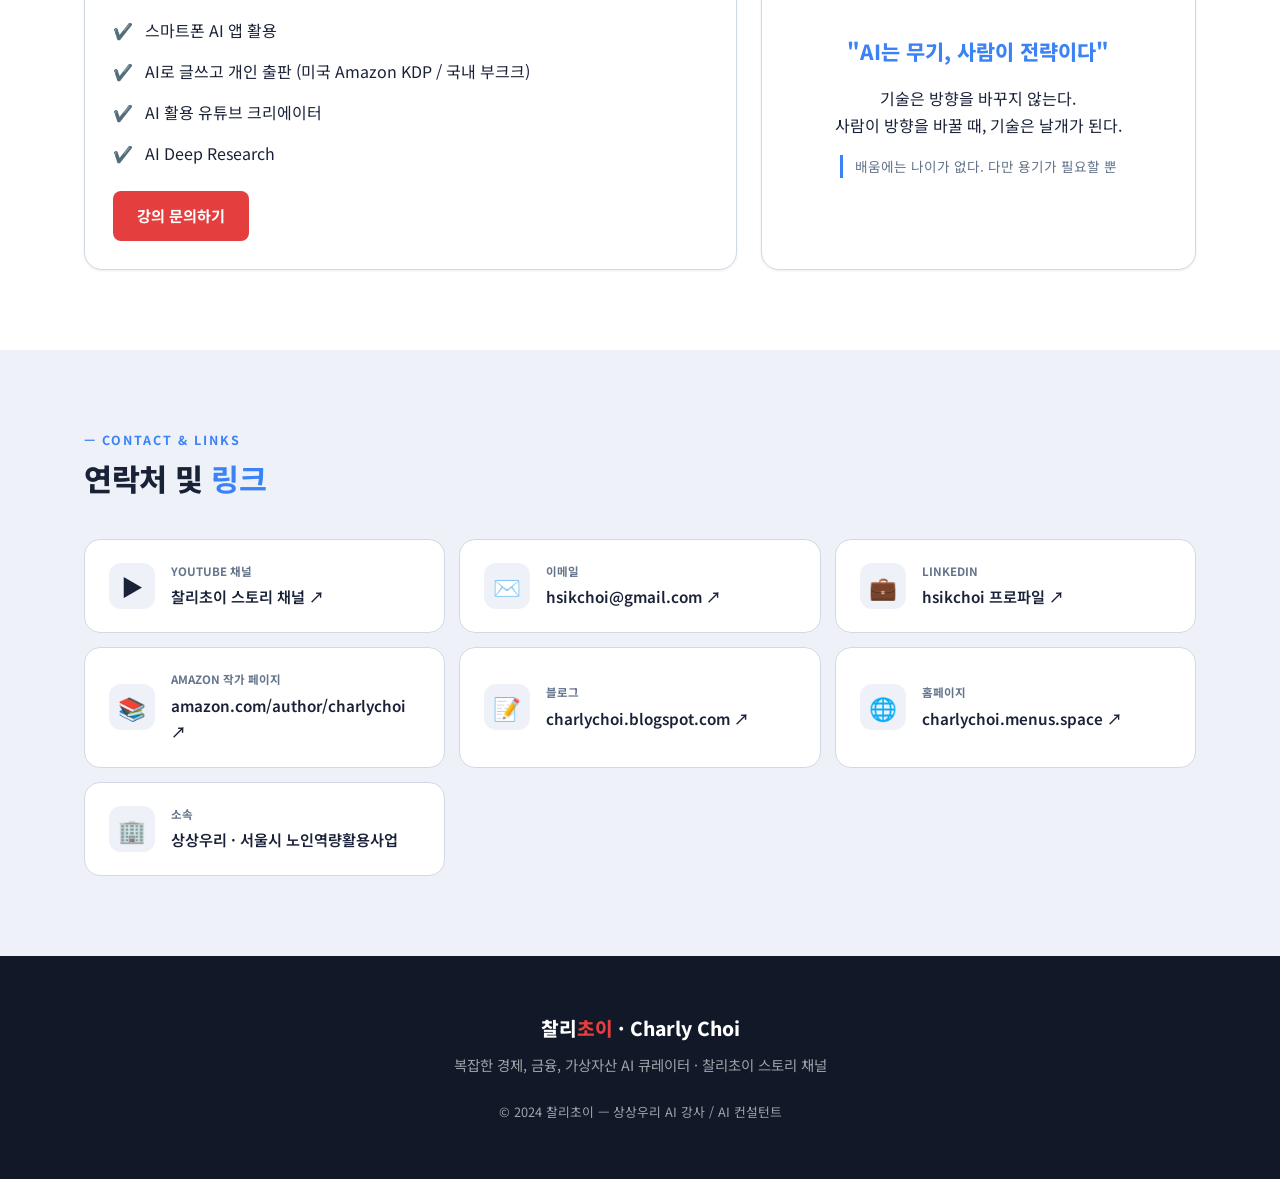
==== commit f9747427: "Fix YouTube thumbnail: show full image without cropping" ====
--- a/index.html
+++ b/index.html
@@ -616,23 +616,21 @@
 
 .media-thumb {
     width: 100%;
-    max-width: 260px;
-    aspect-ratio: 16/9;
+    max-width: 320px;
     border-radius: 12px;
     overflow: hidden;
     flex-shrink: 0;
     box-shadow: var(--shadow-md);
-    background: var(--navy-dark);
+    background: #000;
 }
 .media-thumb img {
     width: 100%;
-    height: 100%;
-    object-fit: cover;
+    height: auto;
     display: block;
     transition: transform .3s ease;
 }
 .media-thumb img:hover {
-    transform: scale(1.04);
+    transform: scale(1.03);
 }
 
 /* ─── 연락처 ─── */
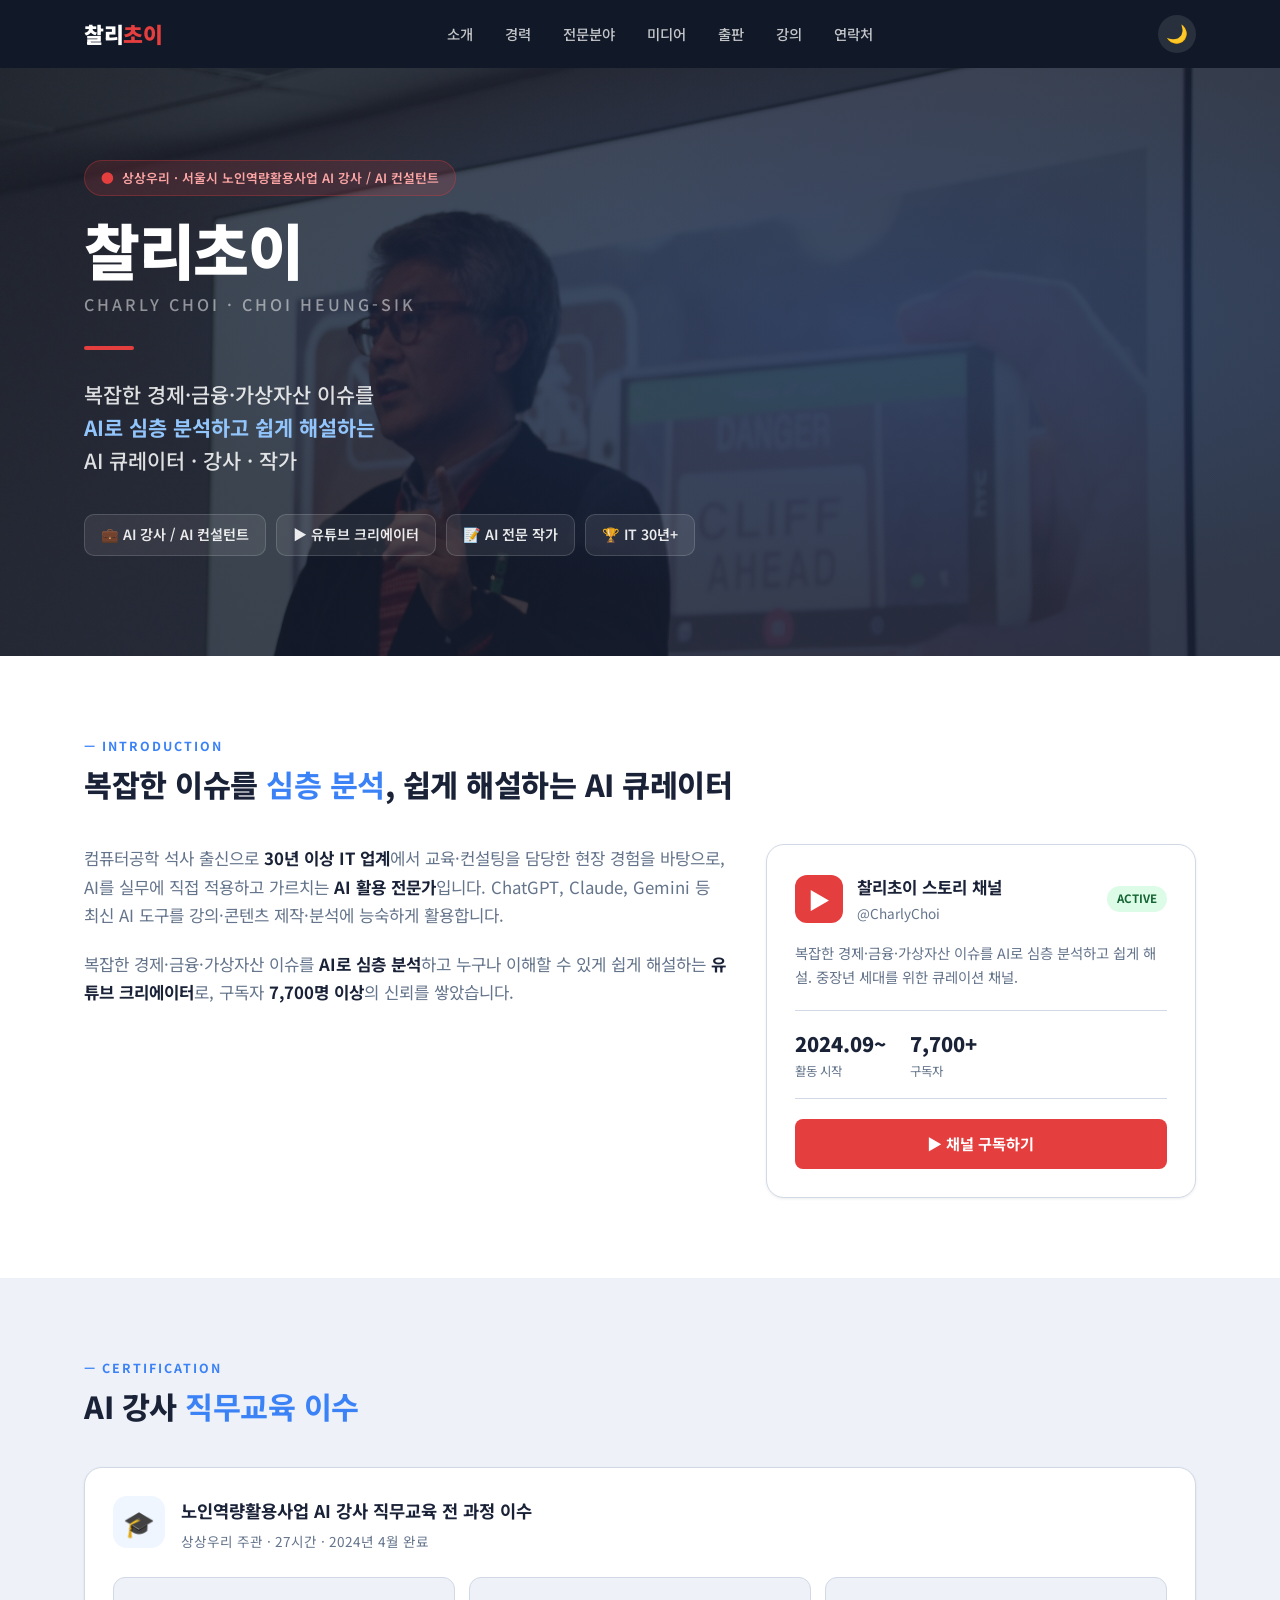
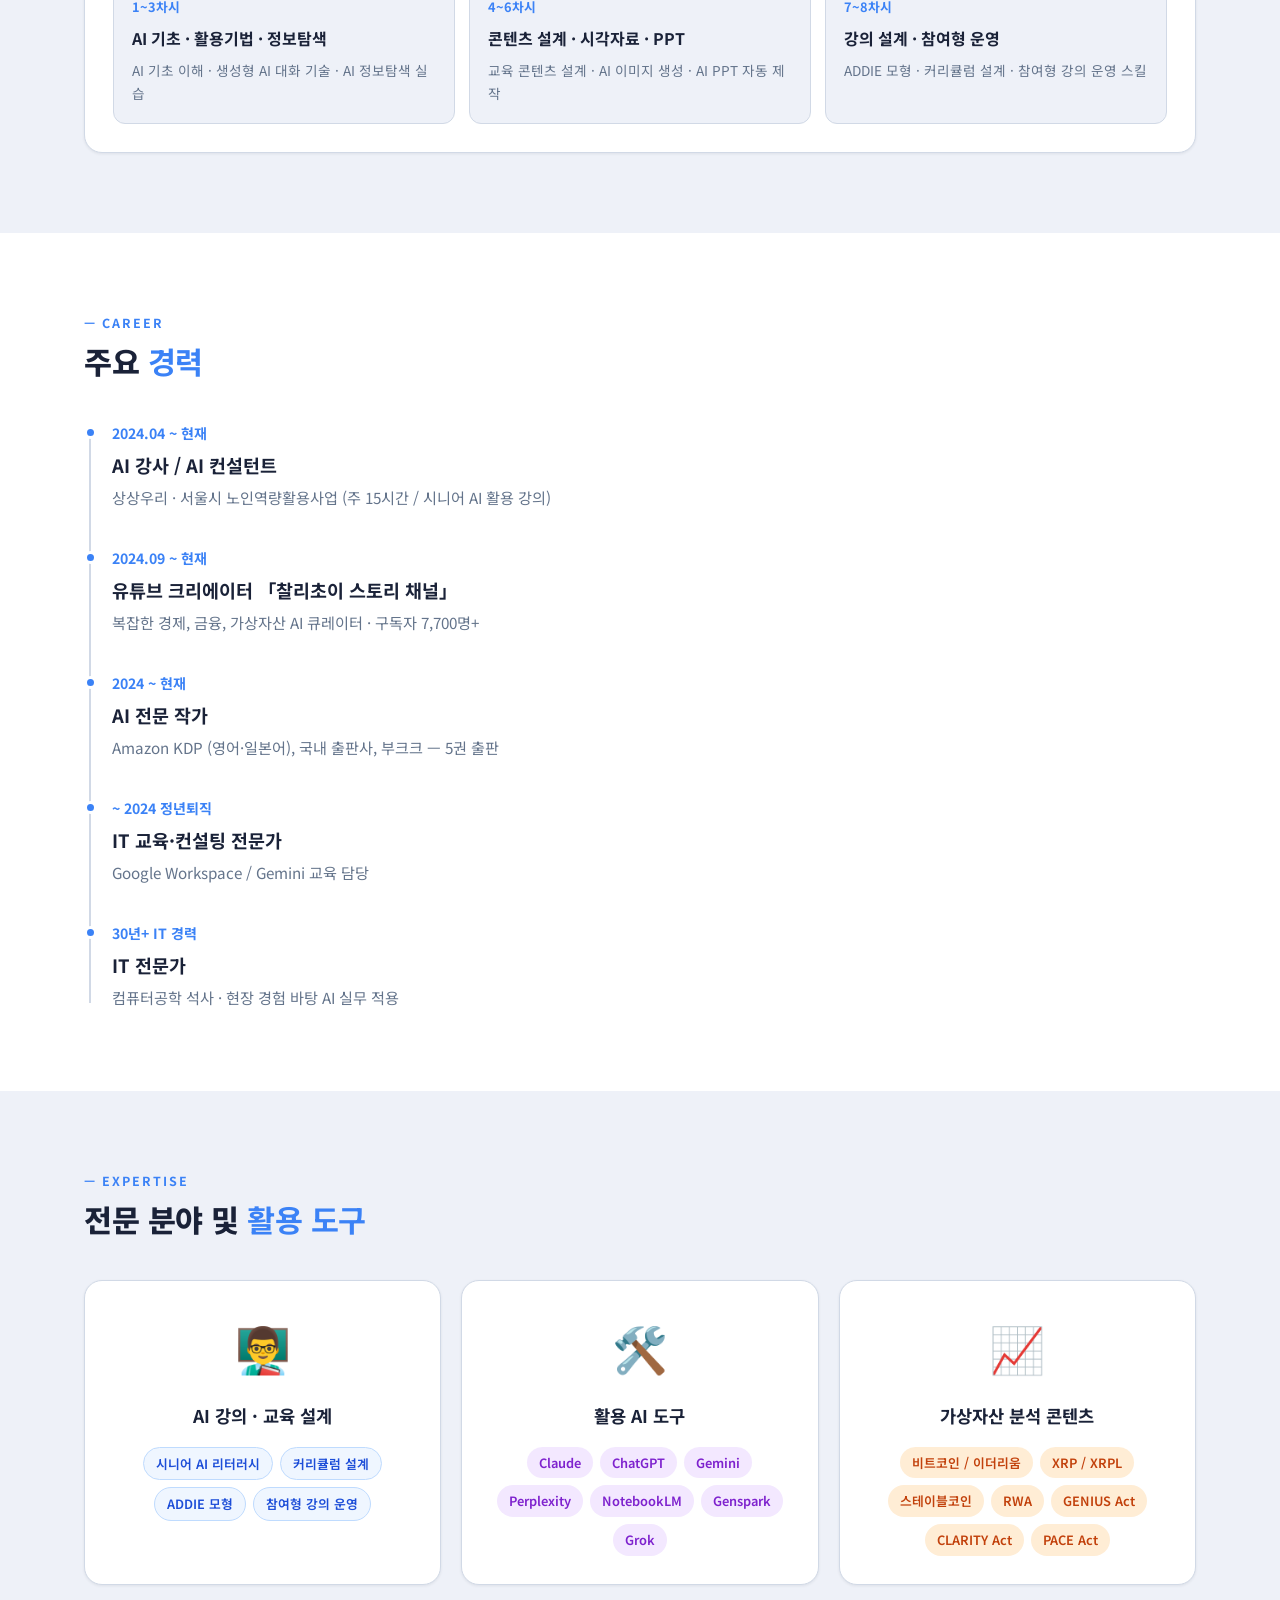
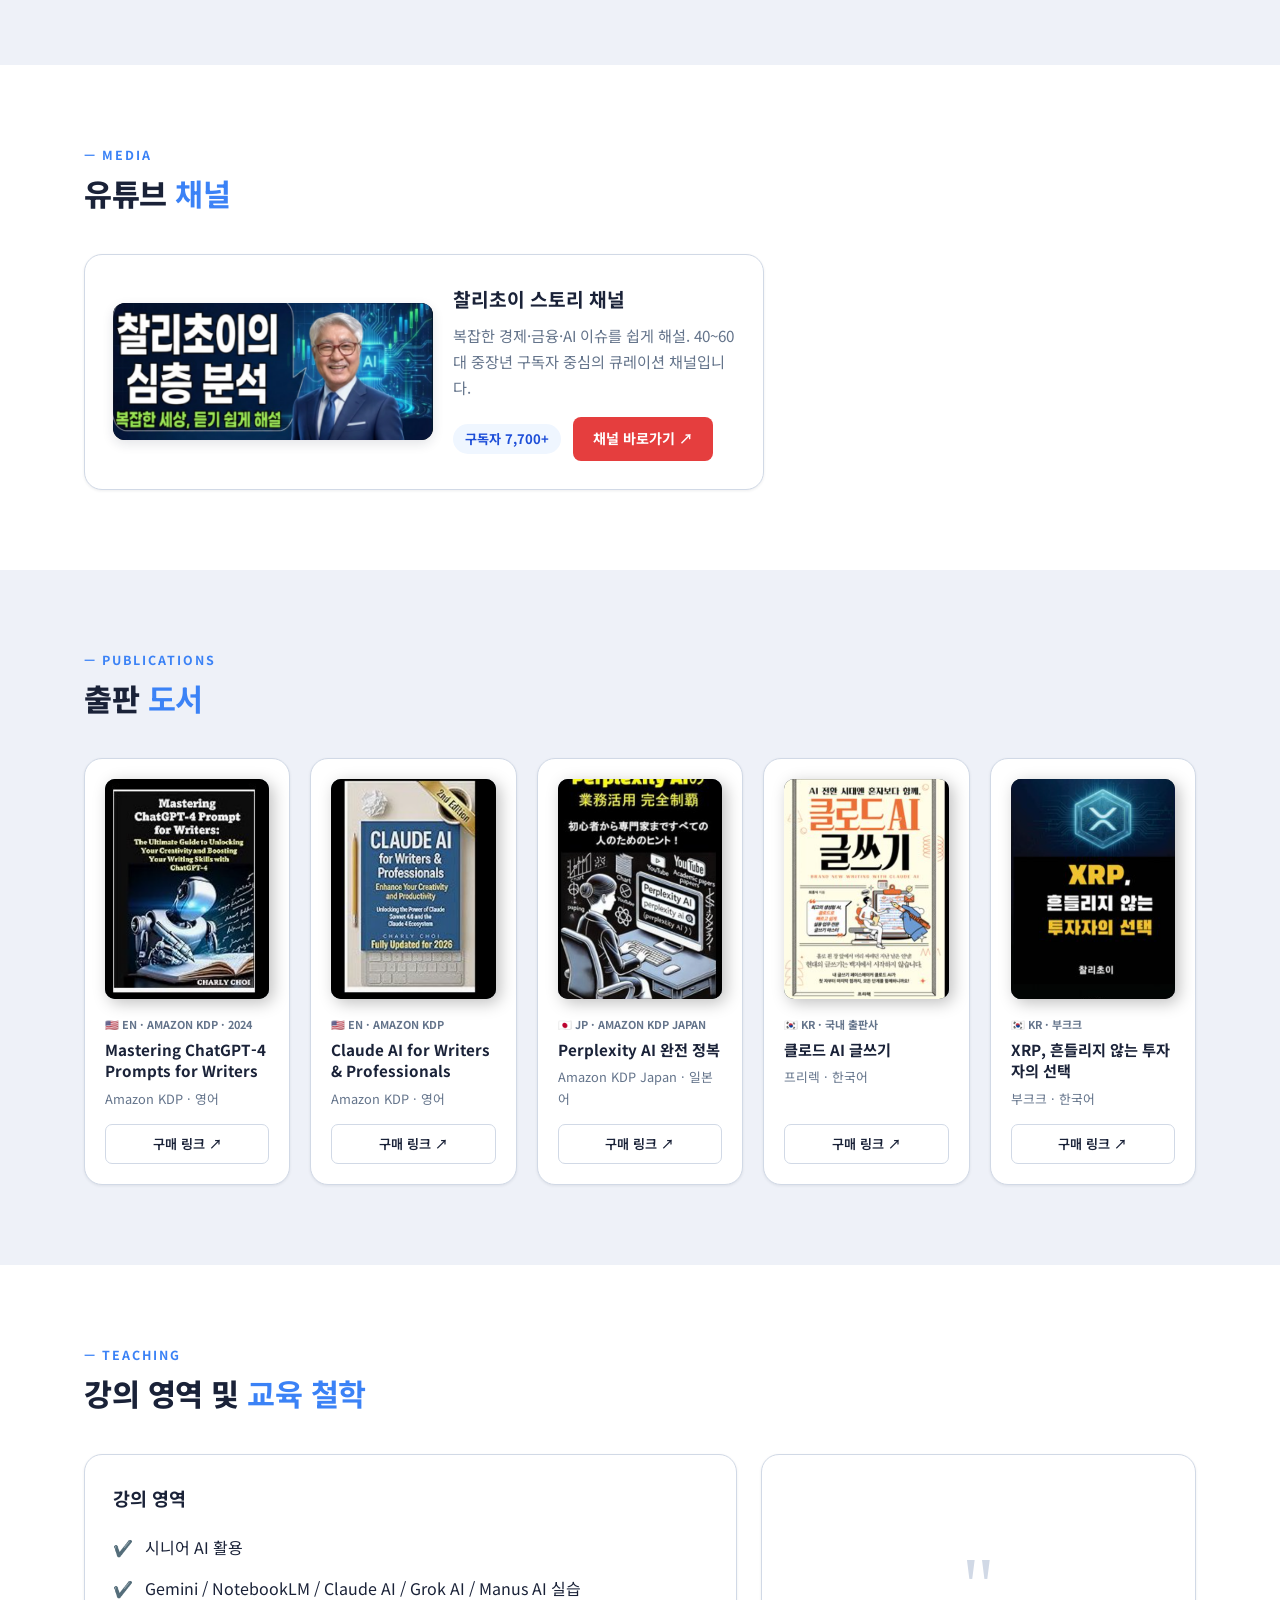
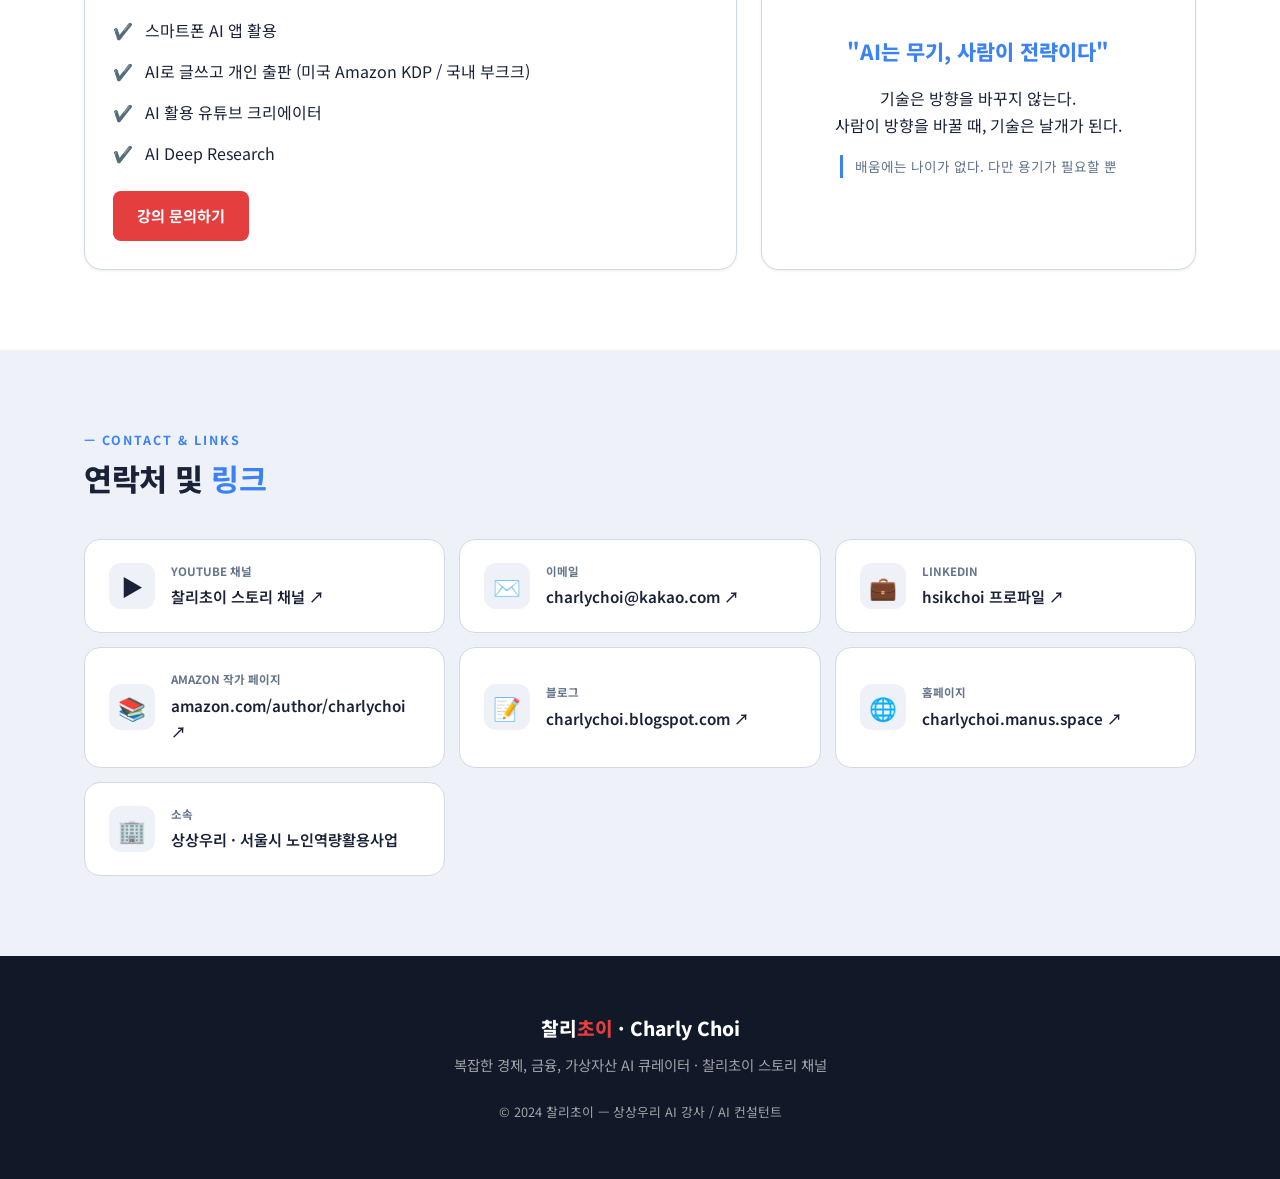
==== commit f7feb89d: "Update email to charlychoi@kakao.com and homepage link to charlychoi.manus.space" ====
--- a/index.html
+++ b/index.html
@@ -1014,11 +1014,11 @@
                     <div class="link-title">찰리초이 스토리 채널 ↗</div>
                 </div>
             </a>
-            <a href="mailto:hsikchoi@gmail.com" class="link-card clickable">
+            <a href="mailto:charlychoi@kakao.com" class="link-card clickable">
                 <div class="link-ico">✉️</div>
                 <div>
                     <span class="link-label">이메일</span>
-                    <div class="link-title">hsikchoi@gmail.com ↗</div>
+                    <div class="link-title">charlychoi@kakao.com ↗</div>
                 </div>
             </a>
             <a href="https://linkedin.com/in/hsikchoi" target="_blank" class="link-card clickable">
@@ -1042,11 +1042,11 @@
                     <div class="link-title">charlychoi.blogspot.com ↗</div>
                 </div>
             </a>
-            <a href="http://charlychoi.menus.space" target="_blank" class="link-card clickable">
+            <a href="https://charlychoi.manus.space" target="_blank" class="link-card clickable">
                 <div class="link-ico">🌐</div>
                 <div>
                     <span class="link-label">홈페이지</span>
-                    <div class="link-title">charlychoi.menus.space ↗</div>
+                    <div class="link-title">charlychoi.manus.space ↗</div>
                 </div>
             </a>
             <div class="link-card">
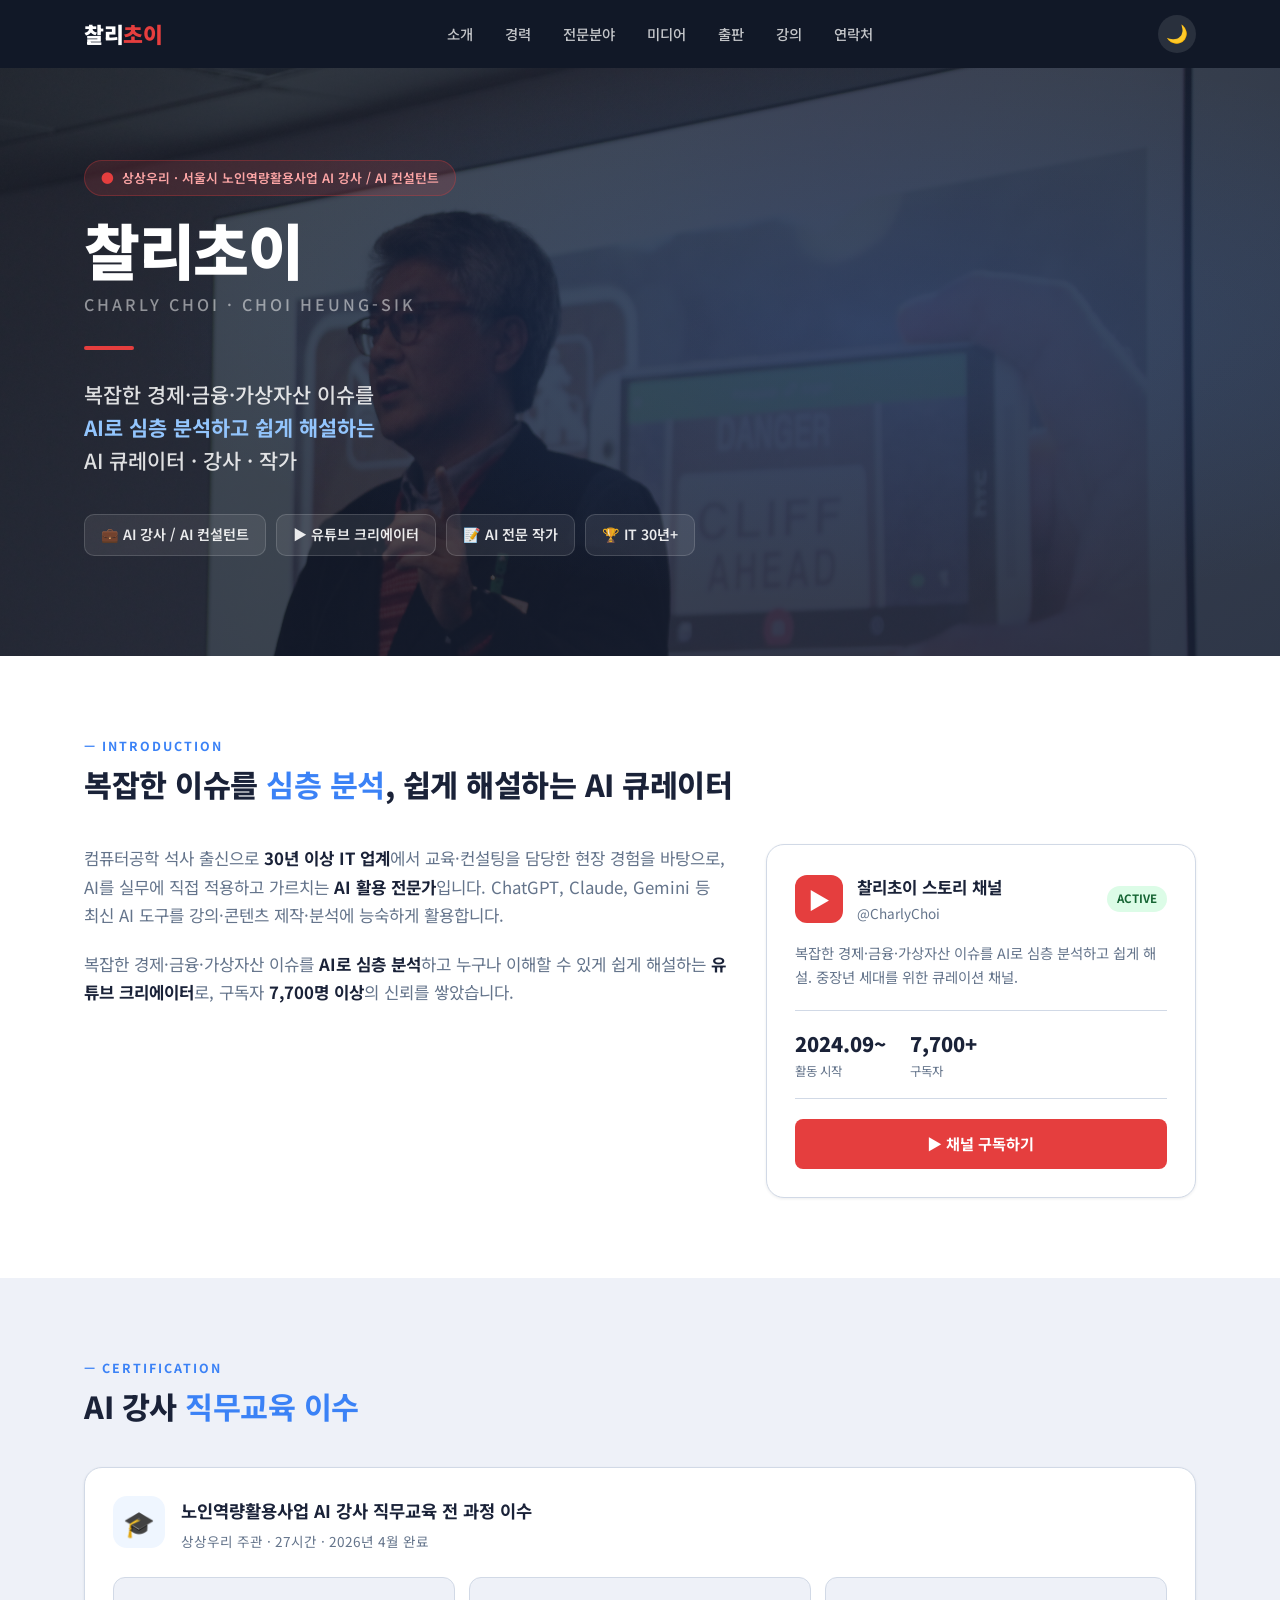
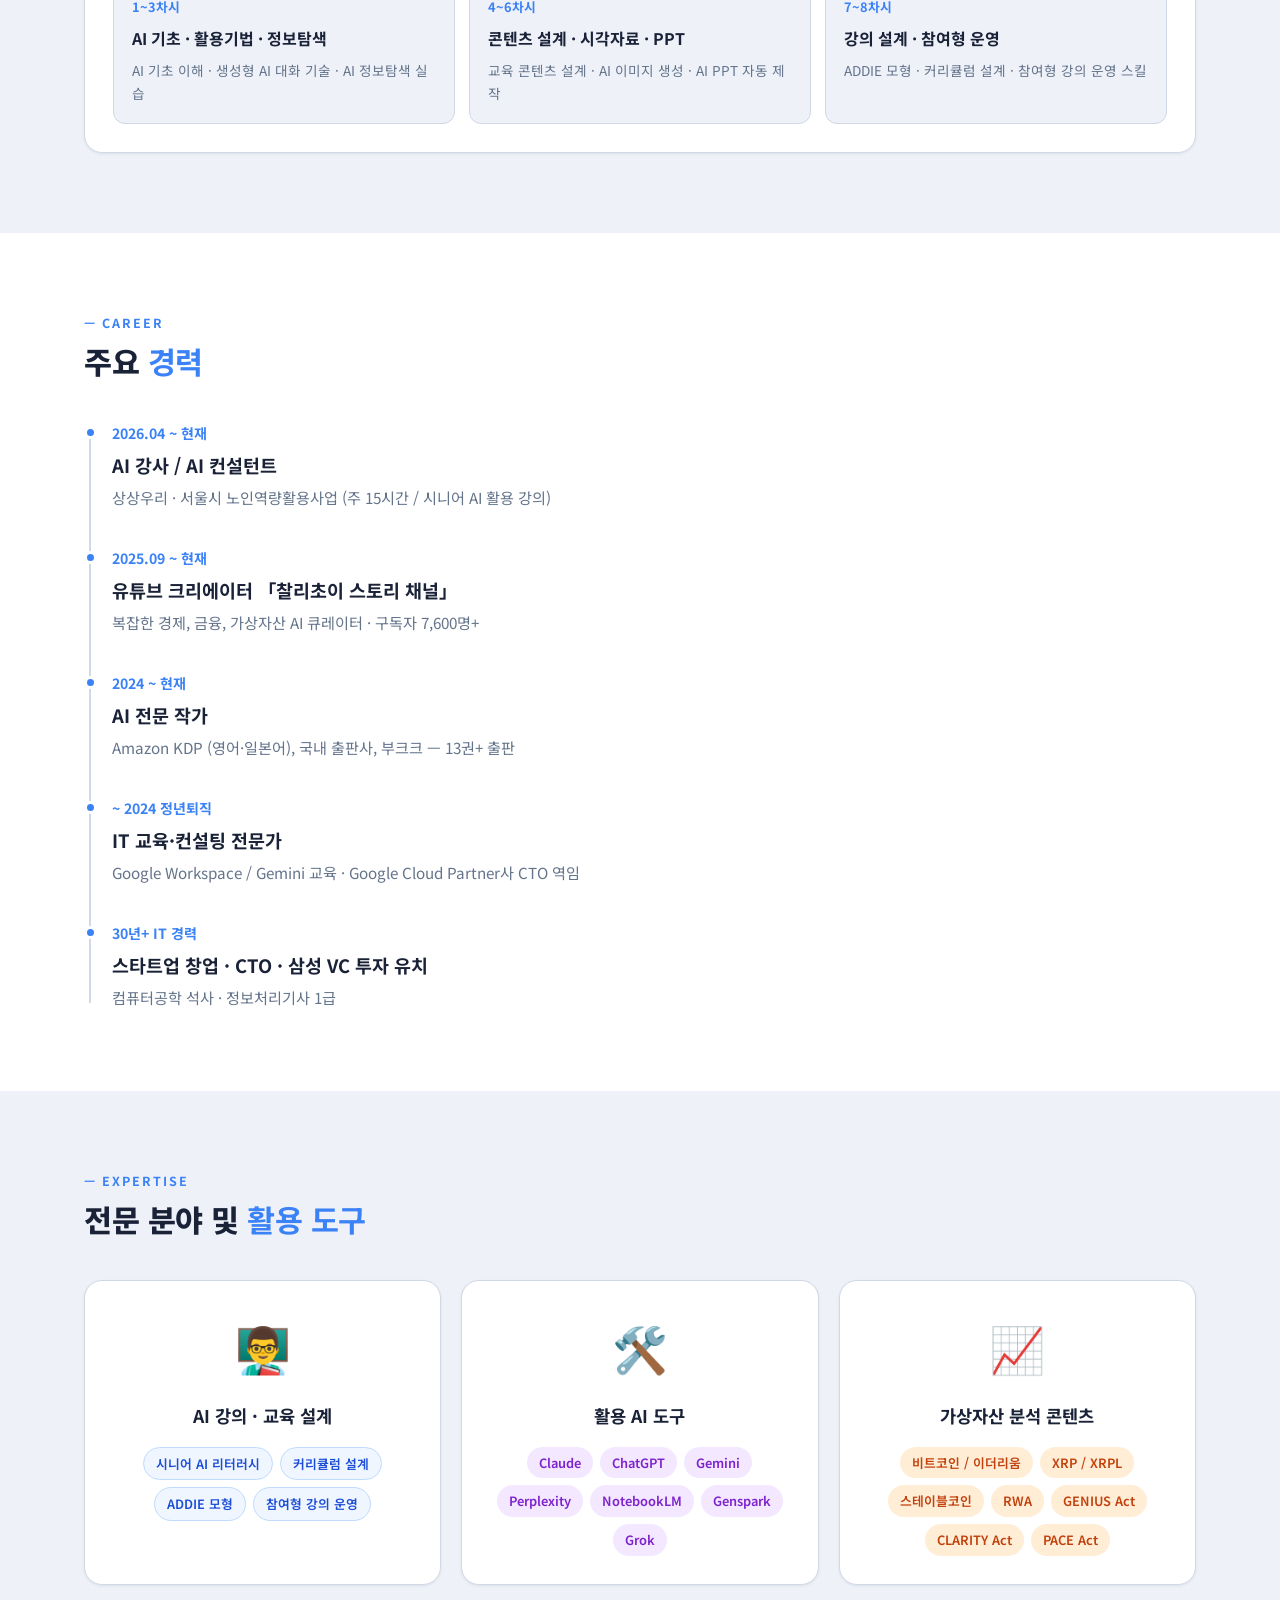
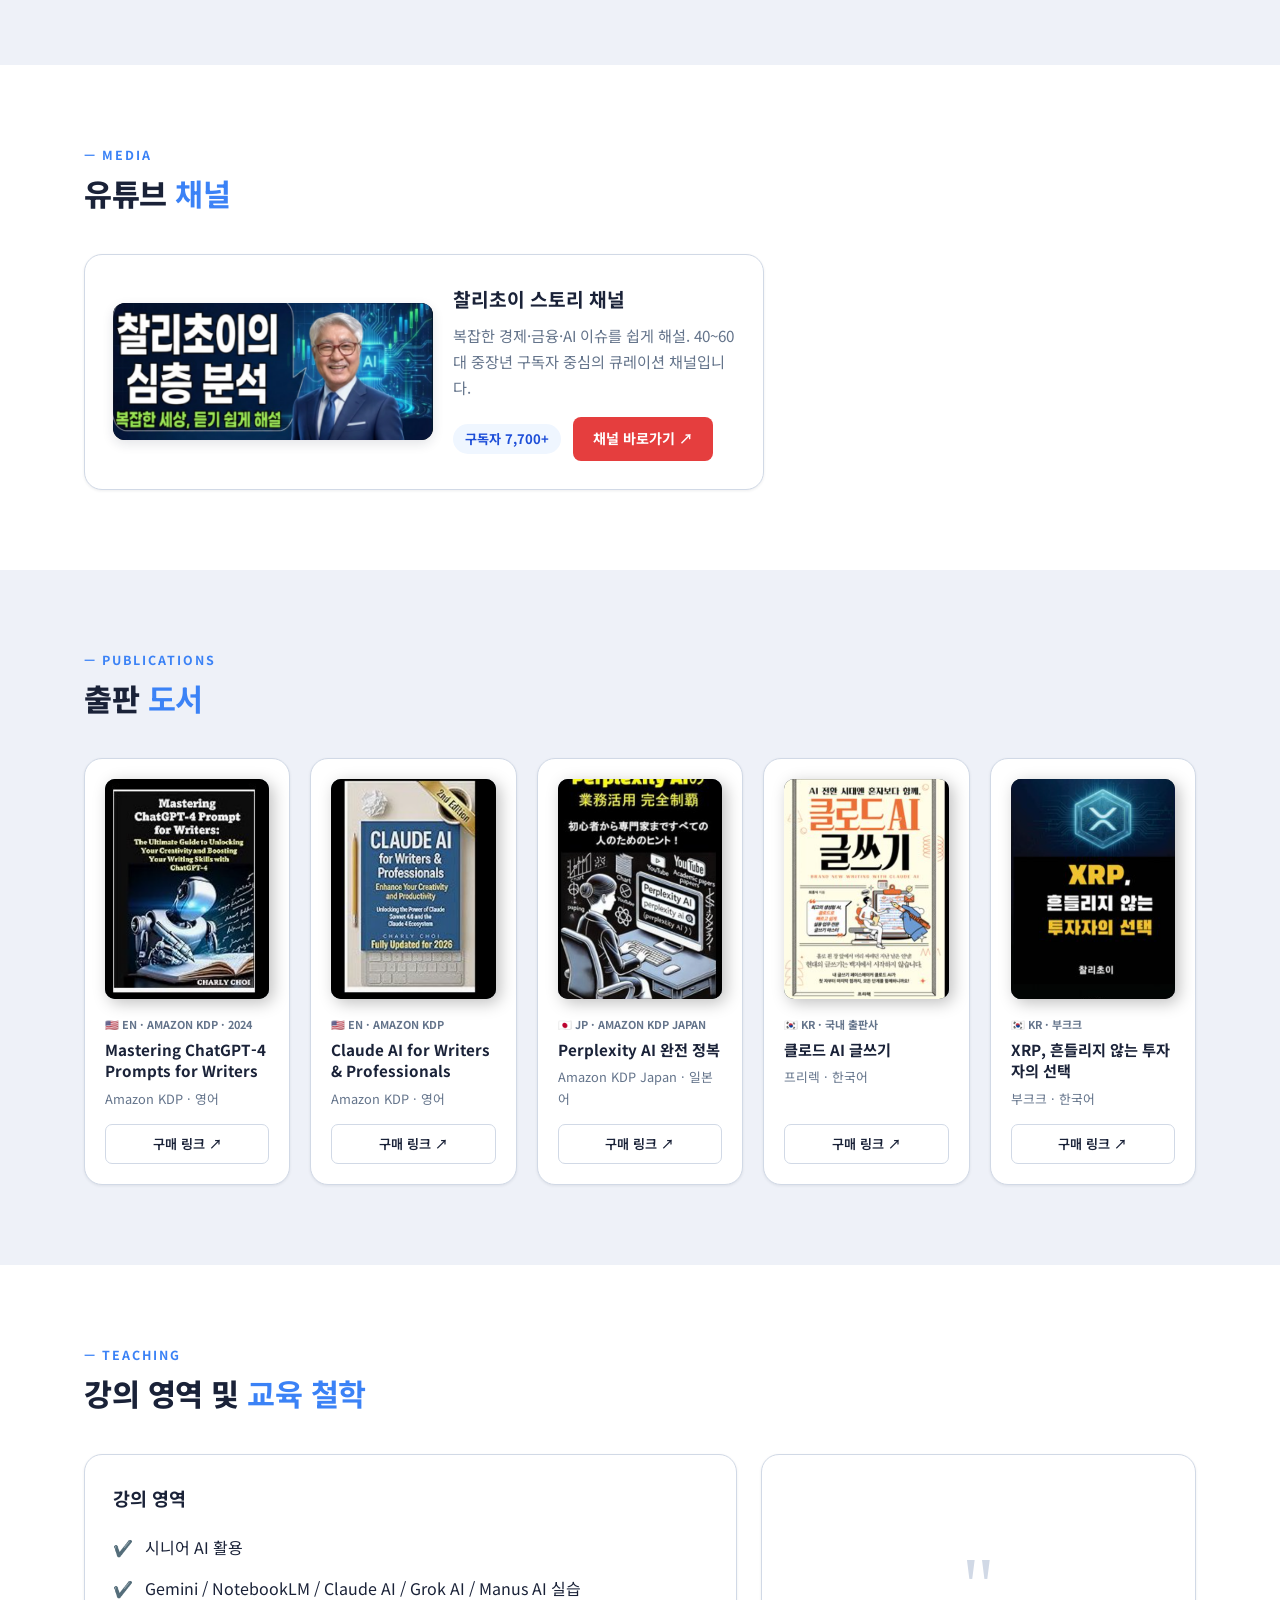
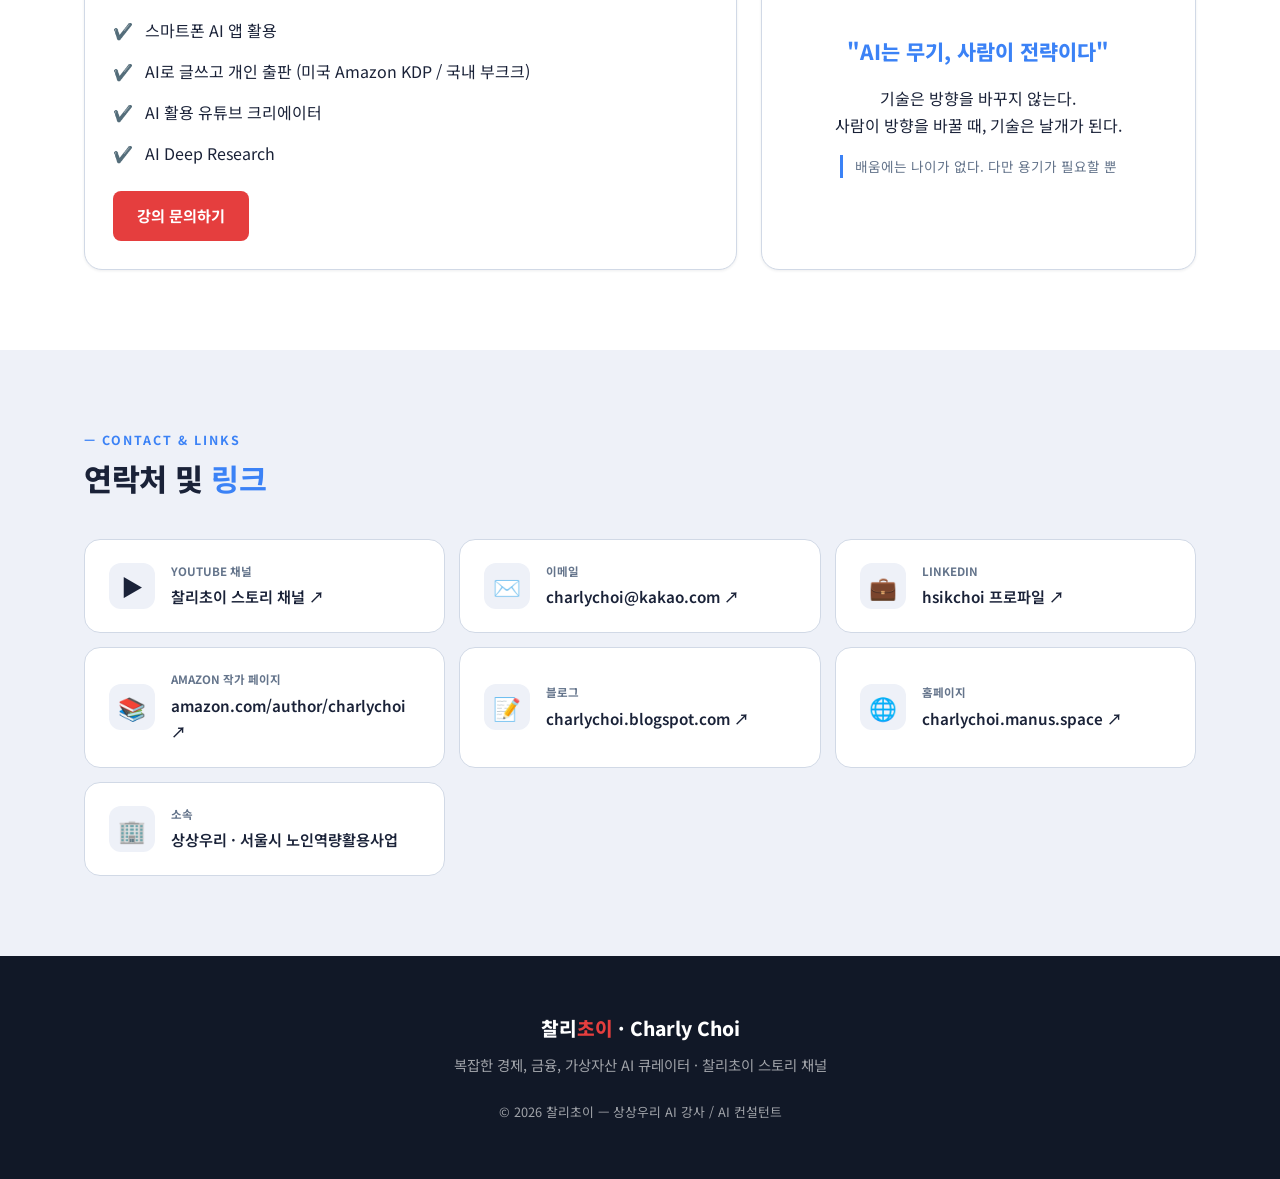
==== commit 3a592306: "Update career timeline and certification date to 2026" ====
--- a/index.html
+++ b/index.html
@@ -785,7 +785,7 @@
                 <div class="cert-ico">🎓</div>
                 <div>
                     <div class="cert-name">노인역량활용사업 AI 강사 직무교육 전 과정 이수</div>
-                    <div class="cert-org-txt">상상우리 주관 · 27시간 · 2024년 4월 완료</div>
+                    <div class="cert-org-txt">상상우리 주관 · 27시간 · 2026년 4월 완료</div>
                 </div>
             </div>
             <div class="cert-3col">
@@ -817,33 +817,33 @@
         <div class="timeline">
             <div class="tl-item">
                 <div class="tl-dot"></div>
-                <div class="tl-date">2024.04 ~ 현재</div>
+                <div class="tl-date">2026.04 ~ 현재</div>
                 <h3 class="tl-title">AI 강사 / AI 컨설턴트</h3>
                 <p class="tl-desc">상상우리 · 서울시 노인역량활용사업 (주 15시간 / 시니어 AI 활용 강의)</p>
             </div>
             <div class="tl-item">
                 <div class="tl-dot"></div>
-                <div class="tl-date">2024.09 ~ 현재</div>
+                <div class="tl-date">2025.09 ~ 현재</div>
                 <h3 class="tl-title">유튜브 크리에이터 「찰리초이 스토리 채널」</h3>
-                <p class="tl-desc">복잡한 경제, 금융, 가상자산 AI 큐레이터 · 구독자 7,700명+</p>
+                <p class="tl-desc">복잡한 경제, 금융, 가상자산 AI 큐레이터 · 구독자 7,600명+</p>
             </div>
             <div class="tl-item">
                 <div class="tl-dot"></div>
                 <div class="tl-date">2024 ~ 현재</div>
                 <h3 class="tl-title">AI 전문 작가</h3>
-                <p class="tl-desc">Amazon KDP (영어·일본어), 국내 출판사, 부크크 — 5권 출판</p>
+                <p class="tl-desc">Amazon KDP (영어·일본어), 국내 출판사, 부크크 — 13권+ 출판</p>
             </div>
             <div class="tl-item">
                 <div class="tl-dot"></div>
                 <div class="tl-date">~ 2024 정년퇴직</div>
                 <h3 class="tl-title">IT 교육·컨설팅 전문가</h3>
-                <p class="tl-desc">Google Workspace / Gemini 교육 담당</p>
+                <p class="tl-desc">Google Workspace / Gemini 교육 · Google Cloud Partner사 CTO 역임</p>
             </div>
             <div class="tl-item">
                 <div class="tl-dot"></div>
                 <div class="tl-date">30년+ IT 경력</div>
-                <h3 class="tl-title">IT 전문가</h3>
-                <p class="tl-desc">컴퓨터공학 석사 · 현장 경험 바탕 AI 실무 적용</p>
+                <h3 class="tl-title">스타트업 창업 · CTO · 삼성 VC 투자 유치</h3>
+                <p class="tl-desc">컴퓨터공학 석사 · 정보처리기사 1급</p>
             </div>
         </div>
     </div>
@@ -1064,7 +1064,7 @@
 <footer class="footer">
     <div class="footer-name">찰리<span>초이</span> · Charly Choi</div>
     <p class="footer-desc">복잡한 경제, 금융, 가상자산 AI 큐레이터 · 찰리초이 스토리 채널</p>
-    <p class="footer-copy">© 2024 찰리초이 — 상상우리 AI 강사 / AI 컨설턴트</p>
+    <p class="footer-copy">© 2026 찰리초이 — 상상우리 AI 강사 / AI 컨설턴트</p>
 </footer>
 
 <script>
